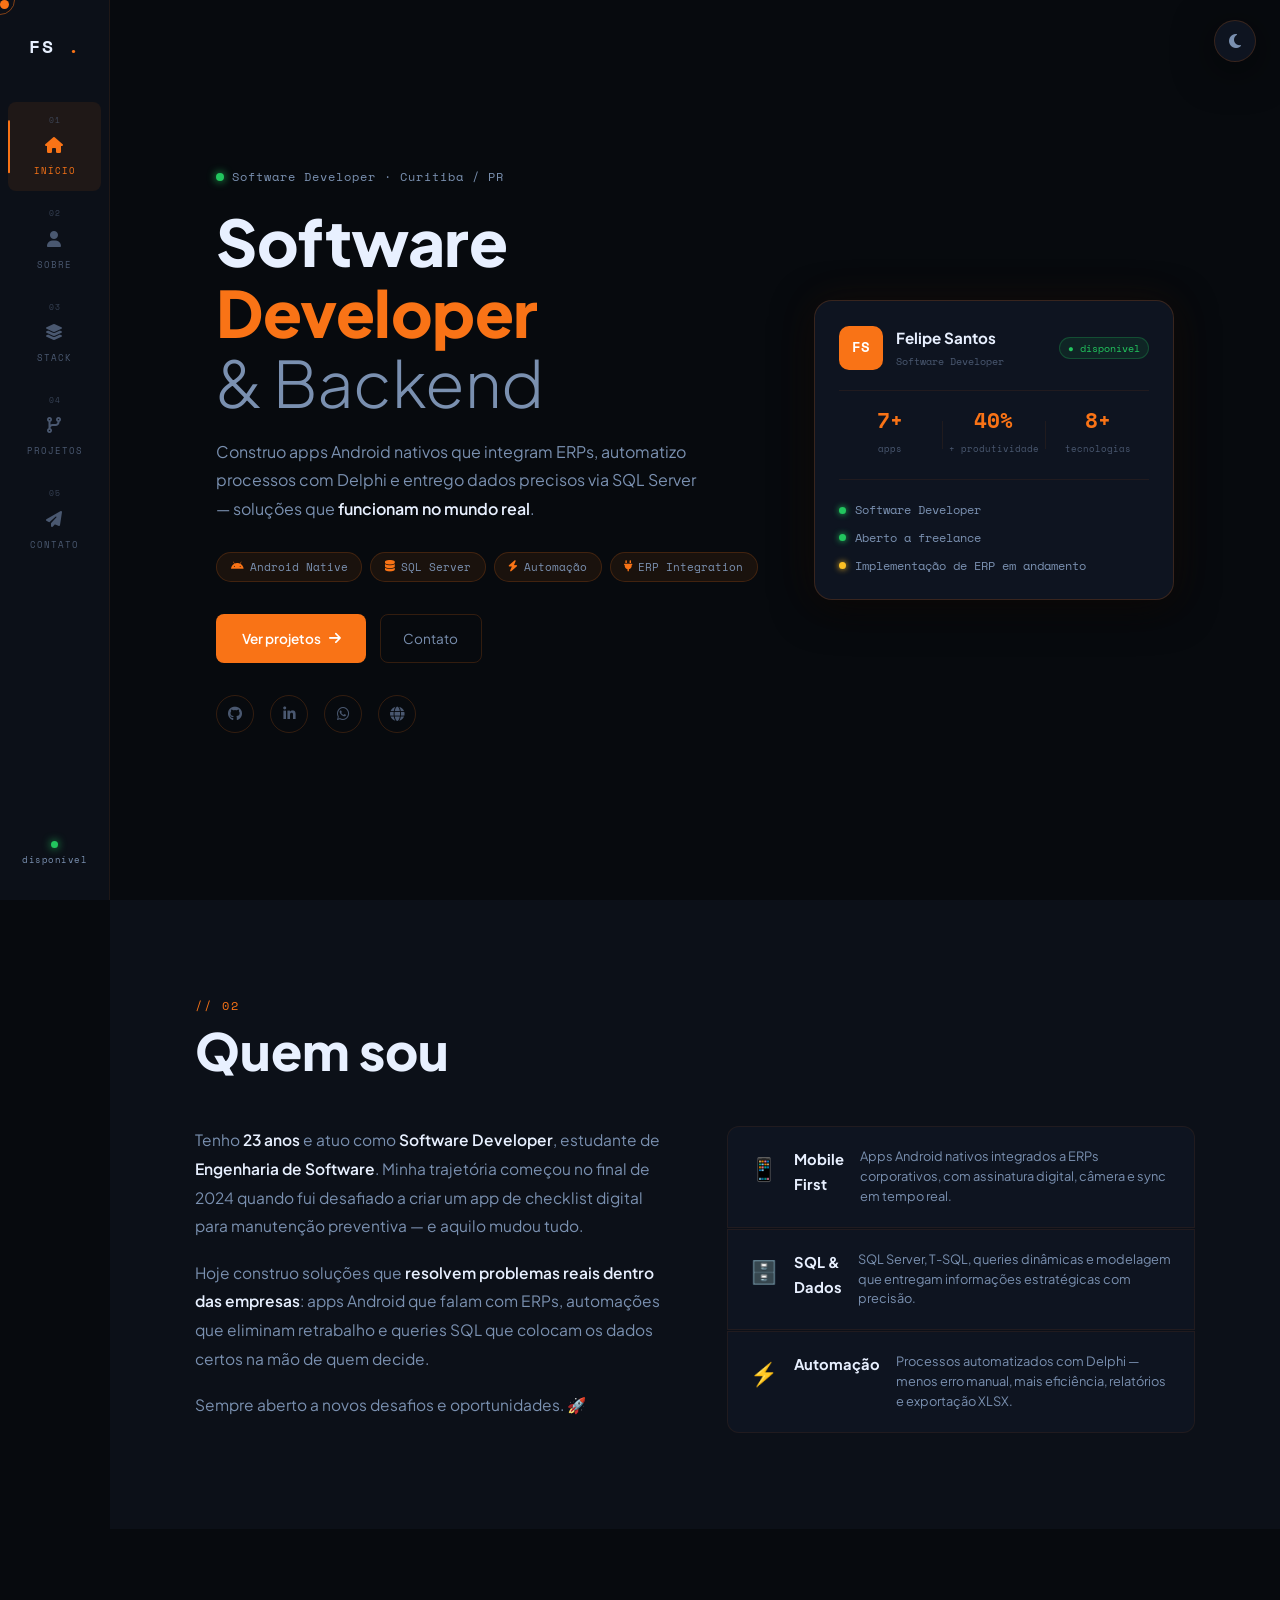
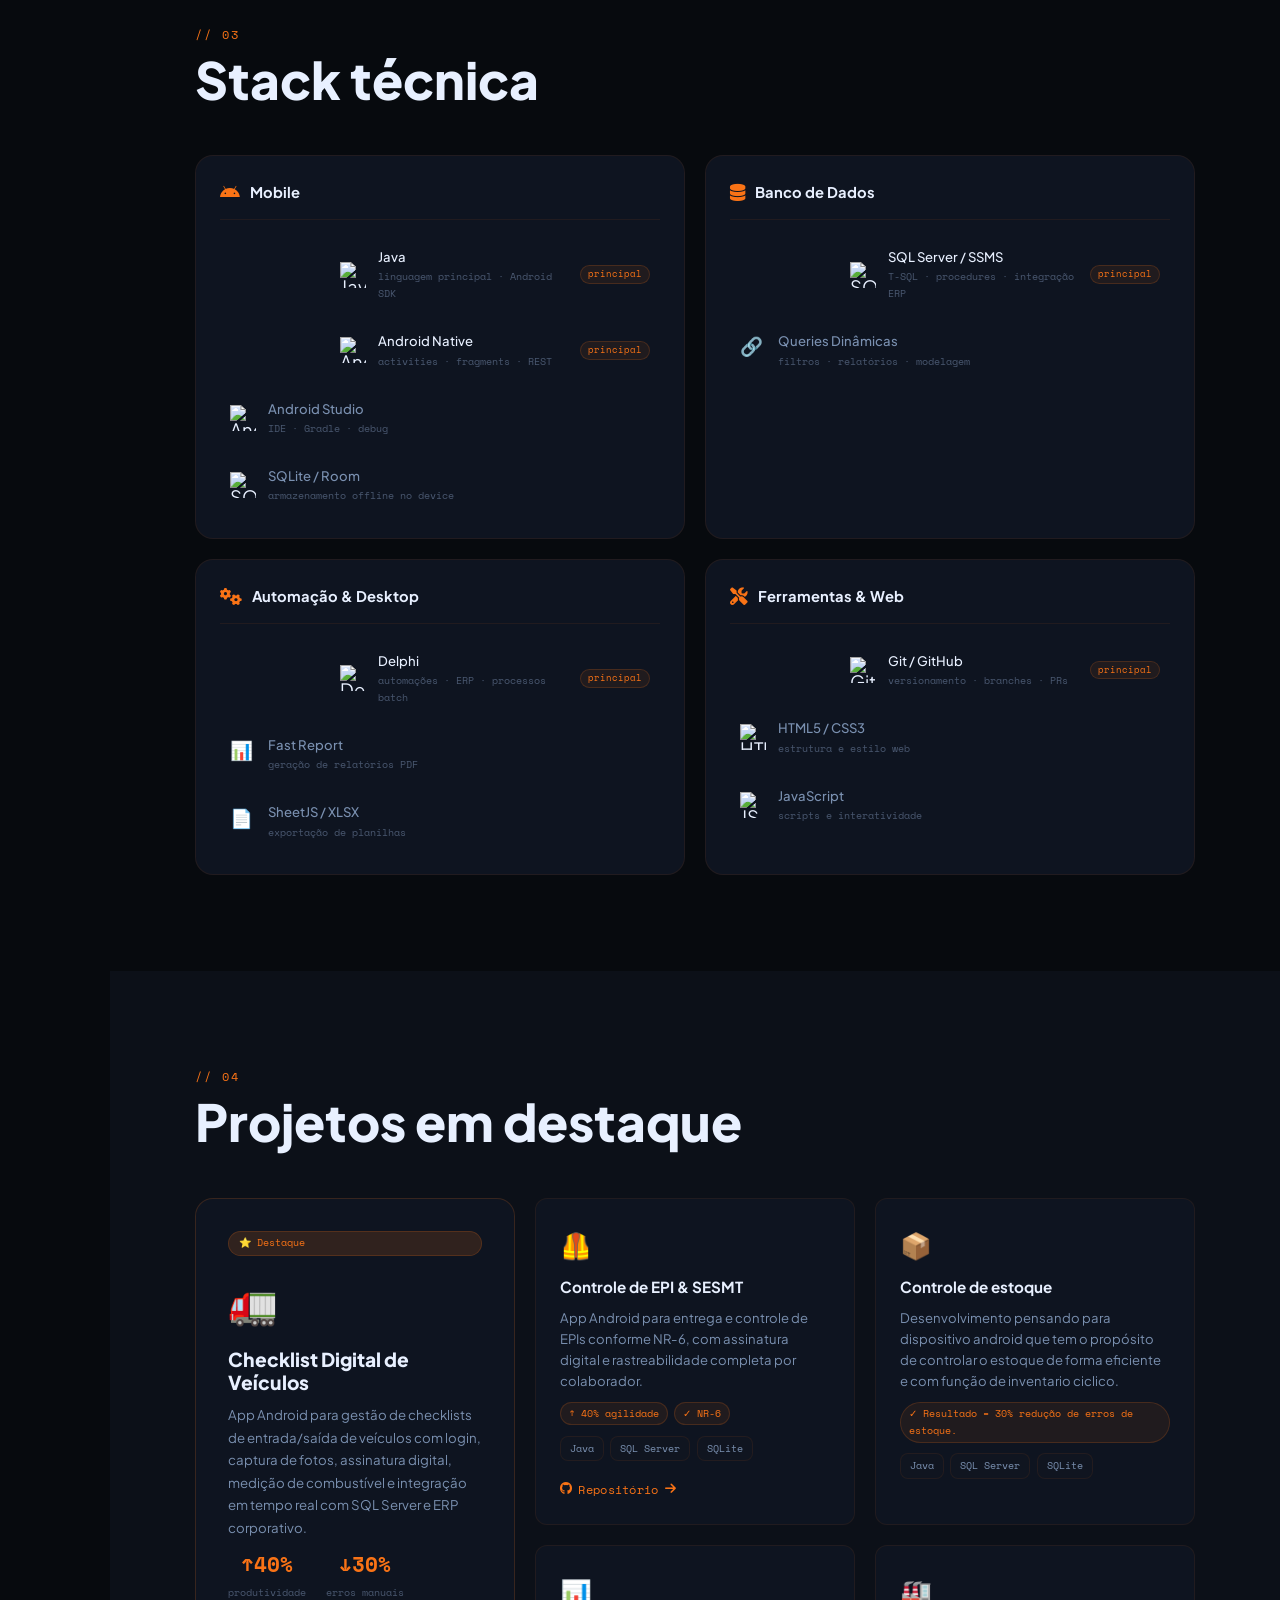
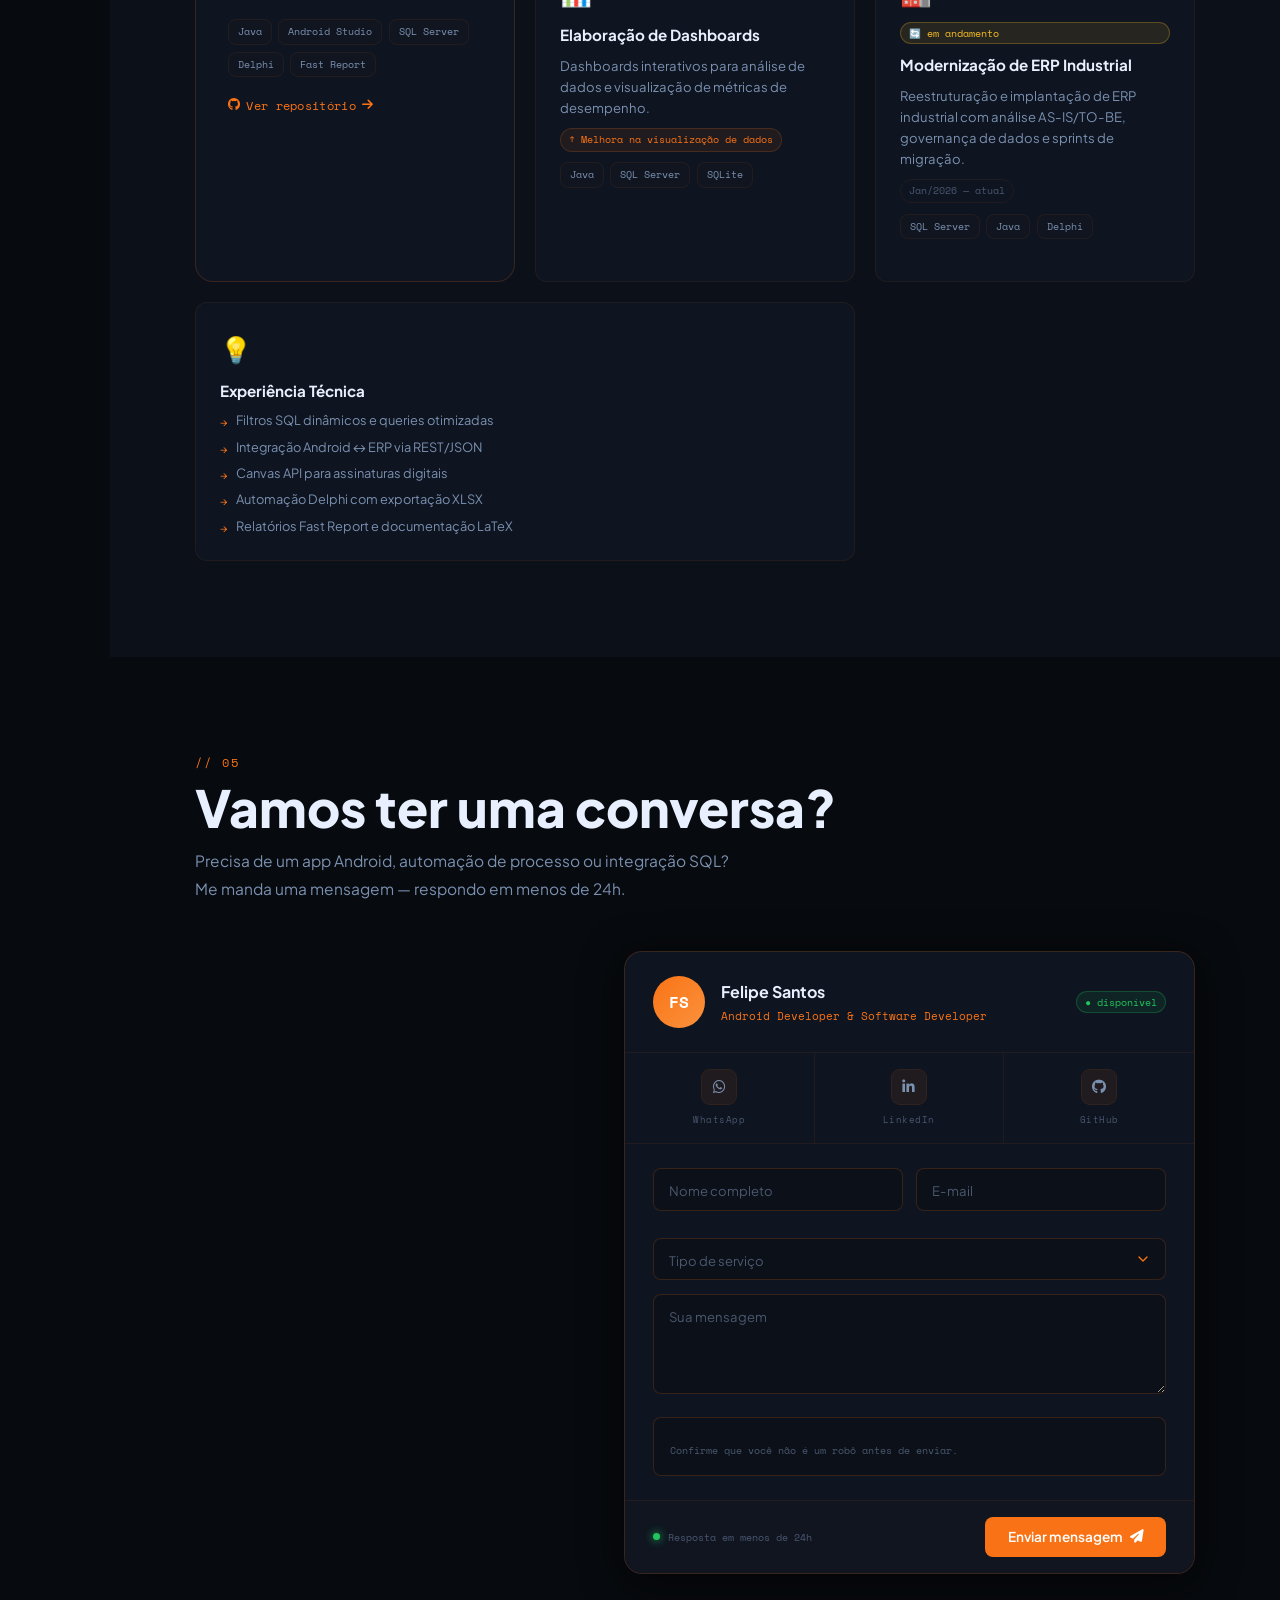
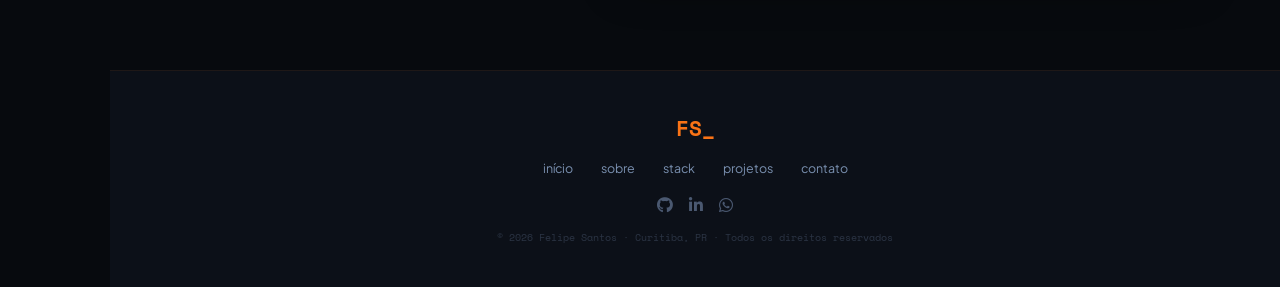
==== index.html @ 18e5d888 "add captcha e cards de estoque" ====
<!DOCTYPE html>
<html lang="pt-BR" data-theme="dark">
<head>
  <meta charset="UTF-8">
  <meta name="viewport" content="width=device-width, initial-scale=1.0">
  <meta name="description" content="Felipe Santos — Software Developer, SQL Server, Automação. Curitiba/PR.">
  <title>Felipe Santos · Software Developer</title>
  <link rel="preconnect" href="https://fonts.googleapis.com">
  <link href="https://fonts.googleapis.com/css2?family=Space+Mono:ital,wght@0,400;0,700;1,400&family=Plus+Jakarta+Sans:wght@300;400;500;600;700;800&display=swap" rel="stylesheet">
  <link rel="stylesheet" href="https://cdnjs.cloudflare.com/ajax/libs/font-awesome/6.5.0/css/all.min.css">
  <link rel="stylesheet" href="css/styles.css">
</head>
<body>

  <!-- CURSOR -->
  <div class="cursor" id="cursor"></div>
  <div class="cursor-ring" id="cursor-ring"></div>

  <!-- THEME TOGGLE -->
  <button class="theme-toggle" id="themeToggle" title="Alternar tema">
    <i class="fas fa-sun" id="icon-sun"></i>
    <i class="fas fa-moon" id="icon-moon"></i>
  </button>

  <!-- NAV LATERAL -->
  <nav class="side-nav" id="sideNav">
    <div class="nav-brand">
      <span class="brand-mark">FS</span>
      <span class="brand-dot">.</span>
    </div>

    <ul class="nav-menu">
      <li>
        <a href="#home" class="nav-link active" data-section="home">
          <span class="nl-num">01</span>
          <span class="nl-icon"><i class="fas fa-house"></i></span>
          <span class="nl-label">início</span>
        </a>
      </li>
      <li>
        <a href="#sobre" class="nav-link" data-section="sobre">
          <span class="nl-num">02</span>
          <span class="nl-icon"><i class="fas fa-user"></i></span>
          <span class="nl-label">sobre</span>
        </a>
      </li>
      <li>
        <a href="#stack" class="nav-link" data-section="stack">
          <span class="nl-num">03</span>
          <span class="nl-icon"><i class="fas fa-layer-group"></i></span>
          <span class="nl-label">stack</span>
        </a>
      </li>
      <li>
        <a href="#projetos" class="nav-link" data-section="projetos">
          <span class="nl-num">04</span>
          <span class="nl-icon"><i class="fas fa-code-branch"></i></span>
          <span class="nl-label">projetos</span>
        </a>
      </li>
      <li>
        <a href="#contato" class="nav-link" data-section="contato">
          <span class="nl-num">05</span>
          <span class="nl-icon"><i class="fas fa-paper-plane"></i></span>
          <span class="nl-label">contato</span>
        </a>
      </li>
    </ul>

    <div class="nav-footer">
      <span class="status-dot"></span>
      <span class="status-label">disponível</span>
    </div>
  </nav>

  <!-- CONTEÚDO -->
  <main class="main">

    <!-- ══════ HOME ══════ -->
    <section id="home" class="section">
      <div class="container">
        <div class="home-layout">

          <div class="home-left">
            <div class="home-eyebrow">
              <span class="eyebrow-ping"></span>
              <span class="mono">Software Developer · Curitiba / PR</span>
            </div>

            <h1 class="home-title">
              Software<br>
              <span class="title-accent">Developer</span><br>
              <span class="title-thin">&amp; Backend</span>
            </h1>

            <p class="home-desc">
              Construo apps Android nativos que integram ERPs, automatizo
              processos com Delphi e entrego dados precisos via SQL Server —
              soluções que <strong>funcionam no mundo real</strong>.
            </p>

            <div class="home-chips">
              <span class="chip"><i class="fab fa-android"></i> Android Native</span>
              <span class="chip"><i class="fas fa-database"></i> SQL Server</span>
              <span class="chip"><i class="fas fa-bolt"></i> Automação</span>
              <span class="chip"><i class="fas fa-plug"></i> ERP Integration</span>
            </div>

            <div class="home-actions">
              <a href="#projetos" class="btn-primary">Ver projetos <i class="fas fa-arrow-right"></i></a>
              <a href="#contato" class="btn-ghost">Contato</a>
            </div>

            <div class="home-socials">
              <a href="https://github.com/felipe-santos-tech" target="_blank" title="GitHub"><i class="fab fa-github"></i></a>
              <a href="https://www.linkedin.com/in/oofelipesantos/" target="_blank" title="LinkedIn"><i class="fab fa-linkedin-in"></i></a>
              <a href="https://wa.me/5541984084116" target="_blank" title="WhatsApp"><i class="fab fa-whatsapp"></i></a>
              <a href="https://felipe-santos-tech.github.io" target="_blank" title="Portfólio"><i class="fas fa-globe"></i></a>
            </div>
          </div>

          <div class="home-right">
            <!-- Card de perfil -->
            <div class="profile-card fade-up">
              <div class="pc-top">
                <div class="pc-avatar">FS</div>
                <div class="pc-info">
                  <div class="pc-name">Felipe Santos</div>
                  <div class="pc-sub mono">Software Developer</div>
                </div>
                <span class="pc-badge mono">● disponível</span>
              </div>
              <div class="pc-divider"></div>
              <div class="pc-stats">
                <div class="pc-stat">
                  <span class="ps-num">7+</span>
                  <span class="ps-label mono">apps</span>
                </div>
                <div class="pc-sep"></div>
                <div class="pc-stat">
                  <span class="ps-num">40%</span>
                  <span class="ps-label mono">+ produtividade</span>
                </div>
                <div class="pc-sep"></div>
                <div class="pc-stat">
                  <span class="ps-num">8+</span>
                  <span class="ps-label mono">tecnologias</span>
                </div>
              </div>
              <div class="pc-divider"></div>
              <div class="pc-status-list">
                <div class="pc-status-item">
                  <span class="psi-dot green"></span>
                  <span class="mono">Software Developer</span>
                </div>
                <div class="pc-status-item">
                  <span class="psi-dot green"></span>
                  <span class="mono">Aberto a freelance</span>
                </div>
                <div class="pc-status-item">
                  <span class="psi-dot amber"></span>
                  <span class="mono">Implementação de ERP em andamento</span>
                </div>
              </div>
            </div>

            <!-- Terminal card -->
             <!-- quadro de terminal removido para dar destaque aos projetos, mas pode ser reativado se quiser um toque geek na home. Basta descomentar o bloco abaixo e ajustar o conteúdo conforme desejar. 
            <div class="terminal-card fade-up delay-1">
              <div class="tc-bar">
                <span class="tc-dot r"></span>
                <span class="tc-dot y"></span>
                <span class="tc-dot g"></span>
                <span class="tc-title mono">felipe@dev ~ bash</span>
              </div>
              <div class="tc-body mono">
                <div class="tc-line"><span class="tc-prompt">$</span> whoami</div>
                <div class="tc-line tc-out">felipe.santos — Software Developer</div>
                <div class="tc-line"><span class="tc-prompt">$</span> cat stack.txt</div>
                <div class="tc-line tc-out">▸ Java · Android SDK · SQL Server</div>
                <div class="tc-line tc-out">▸ Delphi · Git · REST/JSON</div>
                <div class="tc-line"><span class="tc-prompt">$</span> git status</div>
                <div class="tc-line tc-ok">✓ ready for new challenges<span class="tc-cursor">_</span></div>
              </div>
            </div>
          </div>
-->
        </div>
      </div>
    </section>

    <!-- ══════ SOBRE ══════ -->
    <section id="sobre" class="section section-alt">
      <div class="container">
        <div class="section-header">
          <span class="sh-num mono">// 02</span>
          <h2 class="sh-title">Quem sou</h2>
        </div>

        <div class="sobre-layout">
          <div class="sobre-text fade-up">
            <p>Tenho <strong>23 anos</strong> e atuo como <strong>Software Developer</strong>, estudante de <strong>Engenharia de Software</strong>. Minha trajetória começou no final de 2024 quando fui desafiado a criar um app de checklist digital para manutenção preventiva — e aquilo mudou tudo.</p>
            <p>Hoje construo soluções que <strong>resolvem problemas reais dentro das empresas</strong>: apps Android que falam com ERPs, automações que eliminam retrabalho e queries SQL que colocam os dados certos na mão de quem decide.</p>
            <p>Sempre aberto a novos desafios e oportunidades. 🚀</p>
          </div>

          <div class="sobre-cards">
            <div class="about-card fade-up delay-1">
              <div class="ac-icon">📱</div>
              <h3>Mobile First</h3>
              <p>Apps Android nativos integrados a ERPs corporativos, com assinatura digital, câmera e sync em tempo real.</p>
            </div>
            <div class="about-card fade-up delay-2">
              <div class="ac-icon">🗄️</div>
              <h3>SQL & Dados</h3>
              <p>SQL Server, T-SQL, queries dinâmicas e modelagem que entregam informações estratégicas com precisão.</p>
            </div>
            <div class="about-card fade-up delay-3">
              <div class="ac-icon">⚡</div>
              <h3>Automação</h3>
              <p>Processos automatizados com Delphi — menos erro manual, mais eficiência, relatórios e exportação XLSX.</p>
            </div>
          </div>
        </div>
      </div>
    </section>

    <!-- ══════ STACK ══════ -->
    <section id="stack" class="section">
      <div class="container">
        <div class="section-header">
          <span class="sh-num mono">// 03</span>
          <h2 class="sh-title">Stack técnica</h2>
        </div>

        <div class="stack-layout">

          <div class="stack-group fade-up">
            <div class="sg-header">
              <i class="fab fa-android sg-icon"></i>
              <span class="sg-title">Mobile</span>
            </div>
            <div class="sg-items">
              <div class="sg-item main">
                <img src="https://cdn.jsdelivr.net/gh/devicons/devicon@latest/icons/java/java-original.svg" alt="Java">
                <div>
                  <div class="si-name">Java</div>
                  <div class="si-desc mono">linguagem principal · Android SDK</div>
                </div>
                <span class="si-tag">principal</span>
              </div>
              <div class="sg-item main">
                <img src="https://cdn.jsdelivr.net/gh/devicons/devicon@latest/icons/android/android-original.svg" alt="Android">
                <div>
                  <div class="si-name">Android Native</div>
                  <div class="si-desc mono">activities · fragments · REST</div>
                </div>
                <span class="si-tag">principal</span>
              </div>
              <div class="sg-item">
                <img src="https://cdn.jsdelivr.net/gh/devicons/devicon@latest/icons/androidstudio/androidstudio-original.svg" alt="Android Studio">
                <div>
                  <div class="si-name">Android Studio</div>
                  <div class="si-desc mono">IDE · Gradle · debug</div>
                </div>
              </div>
              <div class="sg-item">
                <img src="https://cdn.jsdelivr.net/gh/devicons/devicon@latest/icons/sqlite/sqlite-original.svg" alt="SQLite">
                <div>
                  <div class="si-name">SQLite / Room</div>
                  <div class="si-desc mono">armazenamento offline no device</div>
                </div>
              </div>
            </div>
          </div>

          <div class="stack-group fade-up delay-1">
            <div class="sg-header">
              <i class="fas fa-database sg-icon"></i>
              <span class="sg-title">Banco de Dados</span>
            </div>
            <div class="sg-items">
              <div class="sg-item main">
                <img src="https://cdn.jsdelivr.net/gh/devicons/devicon@latest/icons/microsoftsqlserver/microsoftsqlserver-original.svg" alt="SQL Server">
                <div>
                  <div class="si-name">SQL Server / SSMS</div>
                  <div class="si-desc mono">T-SQL · procedures · integração ERP</div>
                </div>
                <span class="si-tag">principal</span>
              </div>
              <div class="sg-item">
                <span class="si-emoji">🔗</span>
                <div>
                  <div class="si-name">Queries Dinâmicas</div>
                  <div class="si-desc mono">filtros · relatórios · modelagem</div>
                </div>
              </div>
            </div>
          </div>

          <div class="stack-group fade-up delay-2">
            <div class="sg-header">
              <i class="fas fa-cogs sg-icon"></i>
              <span class="sg-title">Automação & Desktop</span>
            </div>
            <div class="sg-items">
              <div class="sg-item main">
                <img src="https://cdn.jsdelivr.net/gh/devicons/devicon@latest/icons/delphi/delphi-original.svg" alt="Delphi">
                <div>
                  <div class="si-name">Delphi</div>
                  <div class="si-desc mono">automações · ERP · processos batch</div>
                </div>
                <span class="si-tag">principal</span>
              </div>
              <div class="sg-item">
                <span class="si-emoji">📊</span>
                <div>
                  <div class="si-name">Fast Report</div>
                  <div class="si-desc mono">geração de relatórios PDF</div>
                </div>
              </div>
              <div class="sg-item">
                <span class="si-emoji">📄</span>
                <div>
                  <div class="si-name">SheetJS / XLSX</div>
                  <div class="si-desc mono">exportação de planilhas</div>
                </div>
              </div>
            </div>
          </div>

          <div class="stack-group fade-up delay-3">
            <div class="sg-header">
              <i class="fas fa-tools sg-icon"></i>
              <span class="sg-title">Ferramentas & Web</span>
            </div>
            <div class="sg-items">
              <div class="sg-item main">
                <img src="https://cdn.jsdelivr.net/gh/devicons/devicon@latest/icons/git/git-original.svg" alt="Git">
                <div>
                  <div class="si-name">Git / GitHub</div>
                  <div class="si-desc mono">versionamento · branches · PRs</div>
                </div>
                <span class="si-tag">principal</span>
              </div>
              <div class="sg-item">
                <img src="https://cdn.jsdelivr.net/gh/devicons/devicon@latest/icons/html5/html5-original.svg" alt="HTML5">
                <div>
                  <div class="si-name">HTML5 / CSS3</div>
                  <div class="si-desc mono">estrutura e estilo web</div>
                </div>
              </div>
              <div class="sg-item">
                <img src="https://cdn.jsdelivr.net/gh/devicons/devicon@latest/icons/javascript/javascript-original.svg" alt="JS">
                <div>
                  <div class="si-name">JavaScript</div>
                  <div class="si-desc mono">scripts e interatividade</div>
                </div>
              </div>
            </div>
          </div>

        </div>
      </div>
    </section>

   <!-- ══════ PROJETOS ══════ -->
<section id="projetos" class="section section-alt">
  <div class="container">
    <div class="section-header">
      <span class="sh-num mono">// 04</span>
      <h2 class="sh-title">Projetos em destaque</h2>
    </div>

    <div class="projetos-layout">

      <!-- ─────────────────────────────────────────
           CARD DESTAQUE (apenas 1, fica à esquerda)
           Para trocar: edite os campos abaixo.
      ────────────────────────────────────────── -->
      <div class="proj-featured fade-up">
        <div class="pf-badge">⭐ Destaque</div>

        <!-- Emoji do projeto -->
        <div class="pf-icon">🚛</div>

        <!-- Título e descrição -->
        <h3 class="pf-title">Checklist Digital de Veículos</h3>
        <p class="pf-desc">App Android para gestão de checklists de entrada/saída de veículos com login, captura de fotos, assinatura digital, medição de combustível e integração em tempo real com SQL Server e ERP corporativo.</p>

        <!-- Métricas de impacto -->
        <div class="pf-results">
          <div class="pfr-item">
            <span class="pfr-n">↑40%</span>
            <span class="pfr-l mono">produtividade</span>
          </div>
          <div class="pfr-item">
            <span class="pfr-n">↓30%</span>
            <span class="pfr-l mono">erros manuais</span>
          </div>
          <!-- PARA ADICIONAR MAIS MÉTRICAS: copie o bloco abaixo
          <div class="pfr-item">
            <span class="pfr-n">↑X%</span>
            <span class="pfr-l mono">descrição</span>
          </div>
          -->
        </div>

        <!-- Tags de tecnologia -->
        <div class="proj-tags">
          <span class="ptag">Java</span>
          <span class="ptag">Android Studio</span>
          <span class="ptag">SQL Server</span>
          <span class="ptag">Delphi</span>
          <span class="ptag">Fast Report</span>
          <!-- PARA ADICIONAR TAG: <span class="ptag">Nome</span> -->
        </div>

        <!-- Link do repositório (remova se não tiver) -->
        <a href="https://github.com/felipe-santos-tech/App-Checklist-Integrado-com-banco-de-dados" target="_blank" class="proj-link mono">
          <i class="fab fa-github"></i> Ver repositório <i class="fas fa-arrow-right"></i>
        </a>
           <div class="proj-grid"></div>
      </div>


      <!-- ─────────────────────────────────────────
           GRID DE CARDS (ficam à direita, em coluna)
           Máximo recomendado: 3 cards.
           PARA ADICIONAR UM CARD NORMAL: copie o
           bloco "proj-card" abaixo e cole aqui dentro.
      ────────────────────────────────────────── -->


        <!-- ── CARD NORMAL ──────────────────────────
             Copie este bloco inteiro para adicionar
             um novo projeto simples.
        ─────────────────────────────────────────── -->
        <div class="proj-card fade-up delay-1">
          <div class="proj-card-icon">🦺</div>
          <h3>Controle de EPI & SESMT</h3>
          <p>App Android para entrega e controle de EPIs conforme NR-6, com assinatura digital e rastreabilidade completa por colaborador.</p>
          <div class="proj-metrics">
            <span class="pm">↑ 40% agilidade</span>
            <span class="pm">✓ NR-6</span>
            <!-- PARA ADICIONAR MÉTRICA: <span class="pm">texto</span> -->
          </div>
          <div class="proj-tags">
            <span class="ptag">Java</span>
            <span class="ptag">SQL Server</span>
            <span class="ptag">SQLite</span>
          </div>
          <a href="https://github.com/felipe-santos-tech/App-SESMT-EPI-Demo" target="_blank" class="proj-link mono">
            <i class="fab fa-github"></i> Repositório <i class="fas fa-arrow-right"></i>
          </a>
        </div>
        <!-- ── FIM CARD NORMAL ── -->

                <div class="proj-card fade-up delay-1">
          <div class="proj-card-icon">📦</div>
          <h3>Controle de estoque</h3>
          <p>Desenvolvimento pensando para dispositivo android que tem o propósito de controlar o estoque de forma eficiente e com função de inventario ciclico.</p>
          <div class="proj-metrics">
            <!-- <span class="pm">↑ 40% agilidade</span> --> <!-- tag comentada é o valor do card -->
            <span class="pm">✓ Resultado = 30% redução de erros de estoque.</span>
            <!-- PARA ADICIONAR MÉTRICA: <span class="pm">texto</span> -->
          </div>
          <div class="proj-tags">
            <span class="ptag">Java</span>
            <span class="ptag">SQL Server</span>
            <span class="ptag">SQLite</span>
          </div>
          <!--      <a href="https://github.com/felipe-santos-tech/App-SESMT-EPI-Demo" target="_blank" class="proj-link mono">
            <i class="fab fa-github"></i> Repositório <i class="fas fa-arrow-right"></i>     -->
          </a>
        </div>
        <!-- ── FIM CARD NORMAL ── -->

          <div class="proj-card fade-up delay-1">
          <div class="proj-card-icon">📊</div>
          <h3>Elaboração de Dashboards</h3>
          <p>Dashboards interativos para análise de dados e visualização de métricas de desempenho.</p>
          <div class="proj-metrics">
            <span class="pm">↑ Melhora na visualização de dados</span>
            
            <!-- PARA ADICIONAR MÉTRICA: <span class="pm">texto</span> -->
          </div>
          <div class="proj-tags">
            <span class="ptag">Java</span>
            <span class="ptag">SQL Server</span>
            <span class="ptag">SQLite</span>
          </div>
          <!--     <a href="https://github.com/felipe-santos-tech/App-SESMT-EPI-Demo" target="_blank" class="proj-link mono">    
            <i class="fab fa-github"></i> Repositório <i class="fas fa-arrow-right"></i>   -->
          </a>                   
        </div>
        <!-- ── FIM CARD NORMAL ── -->


        <!-- ── CARD EM ANDAMENTO ────────────────────
             Use quando o projeto ainda está sendo feito.
             Diferença: tem a classe "wip" e o wip-badge.
             Copie este bloco para adicionar outro WIP.
        ─────────────────────────────────────────── -->
        <div class="proj-card wip fade-up delay-2">
          <div class="proj-card-icon">🏭</div>
          <span class="wip-badge mono">🔄 em andamento</span>
          <h3>Modernização de ERP Industrial</h3>
          <p>Reestruturação e implantação de ERP industrial com análise AS-IS/TO-BE, governança de dados e sprints de migração.</p>
          <div class="proj-metrics">
            <span class="pm muted">Jan/2026 — atual</span>
          </div>
          <div class="proj-tags">
            <span class="ptag">SQL Server</span>
            <span class="ptag">Java</span>
            <span class="ptag">Delphi</span>
          </div>
          <!-- Sem link pois está em andamento -->
        </div>
        <!-- ── FIM CARD EM ANDAMENTO ── -->


        <!-- ── CARD DE LISTA (experiência/skills) ───
             Use para listar habilidades ou experiências.
             Diferença: tem a classe "xp" e usa <ul>.
             Geralmente é o último card — não duplicar.
        ─────────────────────────────────────────── -->
        <div class="proj-card xp fade-up delay-3">
          <div class="proj-card-icon">💡</div>
          <h3>Experiência Técnica</h3>
          <ul class="xp-list">
            <li>Filtros SQL dinâmicos e queries otimizadas</li>
            <li>Integração Android ↔ ERP via REST/JSON</li>
            <li>Canvas API para assinaturas digitais</li>
            <li>Automação Delphi com exportação XLSX</li>
            <li>Relatórios Fast Report e documentação LaTeX</li>
            <!-- PARA ADICIONAR ITEM: <li>texto</li> -->
          </ul>
        </div>
        <!-- ── FIM CARD DE LISTA ── -->

      </div>
      <!-- ── FIM PROJ-GRID ── -->

    </div>
  </div>
</section>

    <!-- ══════ CONTATO ══════ -->
<section id="contato" class="section">
  <div class="container">

    <div class="section-header">
      <span class="sh-num mono">// 05</span>
      <h2 class="sh-title">Vamos ter uma conversa?</h2>
      <p class="sh-desc">
        Precisa de um app Android, automação de processo ou integração SQL?<br>
        Me manda uma mensagem — respondo em menos de 24h.
      </p>
    </div>

    <div class="contact-layout">

      <div></div>

      <div class="unified-card fade-up">

        <div class="uc-top">
          <div class="cp-avatar">FS</div>

          <div>
            <div class="cp-name">Felipe Santos</div>
            <div class="cp-role mono">Android Developer &amp; Software Developer</div>
          </div>

          <span class="pc-badge mono">● disponível</span>
        </div>

        <div class="uc-links">
          <a href="https://wa.me/5541984084116" target="_blank" class="uc-link">
            <span class="uc-link-icon"><i class="fab fa-whatsapp"></i></span>
            <span class="uc-link-label mono">WhatsApp</span>
           <!-- <span class="uc-link-val">41 98408-4116</span> -->
          </a>

          <a href="https://www.linkedin.com/in/oofelipesantos/" target="_blank" class="uc-link">
            <span class="uc-link-icon"><i class="fab fa-linkedin-in"></i></span>
            <span class="uc-link-label mono">LinkedIn</span>
            <!-- <span class="uc-link-val">oofelipesantos</span> -->
          </a>

          <a href="https://github.com/felipe-santos-tech" target="_blank" class="uc-link">
            <span class="uc-link-icon"><i class="fab fa-github"></i></span>
            <span class="uc-link-label mono">GitHub</span>
            <!-- <span class="uc-link-val">@felipe-santos-tech</span> -->
          </a>
        </div>

        <form id="cform" class="uc-body">

          <input type="hidden" name="access_key" value="9fc1f0ed-f1ec-47ac-97fe-a08c6ad082c9">
          <input type="checkbox" name="botcheck" class="hidden" style="display:none;">

          <div class="form-2col">
            <div class="form-group">
              <input type="text" id="name" name="name" required placeholder=" ">
              <label for="name">Nome completo</label>
            </div>

            <div class="form-group">
              <input type="email" id="email" name="email" required placeholder=" ">
              <label for="email">E-mail</label>
            </div>
          </div>

          <div class="form-group">
            <select id="servico" name="servico" required>
              <option value="" disabled selected></option>
              <option value="Desenvolvimento Android">📱 Desenvolvimento Android</option>
              <option value="Automação de Processos">⚙️ Automação de Processos</option>
              <option value="SQL / Banco de Dados">🗄️ SQL / Banco de Dados</option>
              <option value="Consultoria ERP">🏭 Consultoria ERP</option>
              <option value="Outros">👀 Outros assuntos</option>
            </select>
            <label for="servico">Tipo de serviço</label>
          </div>

          <div class="form-group">
            <textarea id="message" name="message" rows="4" required placeholder=" "></textarea>
            <label for="message">Sua mensagem</label>
          </div>

          <div class="captcha-box">
            <div class="h-captcha" data-captcha="true"></div>
            <small class="captcha-help">
              Confirme que você não é um robô antes de enviar.
            </small>
          </div>

        </form>

        <div class="uc-footer">
          <div class="uc-footer-note mono">
            <span class="status-dot"></span> Resposta em menos de 24h
          </div>

          <button type="submit" form="cform" class="submit-btn" id="submitBtn">
            Enviar mensagem <i class="fas fa-paper-plane"></i>
          </button>
        </div>

      </div>
    </div>
  </div>
</section>

    <!-- FOOTER -->
    <footer>
      <div class="footer-inner">
        <div class="footer-brand mono">FS_</div>
        <div class="footer-links">
          <a href="#home">início</a>
          <a href="#sobre">sobre</a>
          <a href="#stack">stack</a>
          <a href="#projetos">projetos</a>
          <a href="#contato">contato</a>
        </div>
        <div class="footer-socials">
          <a href="https://github.com/felipe-santos-tech" target="_blank"><i class="fab fa-github"></i></a>
          <a href="https://www.linkedin.com/in/felipe-santos-tech/" target="_blank"><i class="fab fa-linkedin-in"></i></a>
          <a href="https://wa.me/5541984084116" target="_blank"><i class="fab fa-whatsapp"></i></a>
        </div>
        <p class="footer-copy mono">© 2026 Felipe Santos · Curitiba, PR · Todos os direitos reservados</p>
      </div>
    </footer>

  </main>

<!-- BACK TO TOP -->
<button id="topBtn" class="top-btn" title="Voltar ao topo">
  <i class="fas fa-arrow-up"></i>
</button>

<script src="https://cdn.jsdelivr.net/npm/sweetalert2@11"></script>
<script src="https://web3forms.com/client/script.js" async defer></script>
<script src="js/script.js"></script>
</body>
</html>
---- css/styles.css ----
/* ═══════════════════════════════════════
   FELIPE SANTOS — Portfolio
   Tema: Dark/Light · Laranja Âmbar
   Fontes: Plus Jakarta Sans + Space Mono
   ═══════════════════════════════════════ */

/* ── TOKENS ── */
:root {
  /* Dark (padrão) */
  --bg:        #070a0e;
  --bg2:       #0c1018;
  --bg3:       #101520;
  --card:      #0e1420;
  --card2:     #131c2c;

  --text:      #e8f0ff;
  --muted:     #4a5870;
  --muted2:    #7a90b0;

  --accent:    #f97316;
  --accent2:   #fb923c;
  --accent3:   #fdba74;
  --aglow:     rgba(249,115,22,0.15);
  --aglow2:    rgba(249,115,22,0.08);

  --bdr:       rgba(249,115,22,0.08);
  --bdr2:      rgba(249,115,22,0.18);
  --bdr3:      rgba(249,115,22,0.35);

  --shadow:    0 8px 40px rgba(0,0,0,0.6);
  --glow:      0 0 40px rgba(249,115,22,0.08);

  --nav-w:     110px;
  --r:         12px;
  --rsm:       8px;
  --rlg:       18px;

  --display:   'Plus Jakarta Sans', sans-serif;
  --mono:      'Space Mono', monospace;
  --body:      'Plus Jakarta Sans', sans-serif;

  --transition: all 0.25s ease;
}

/* ── LIGHT THEME ──
   Ativado via data-theme="light" no <html>
   Só os tokens mudam — o resto do CSS é o mesmo */
[data-theme="light"] {
  --bg:        #f5f7fa;
  --bg2:       #edf0f5;
  --bg3:       #e2e7ef;
  --card:      #ffffff;
  --card2:     #f8fafd;

  --text:      #111827;
  --muted:     #8a9ab5;
  --muted2:    #4a5870;

  --accent:    #ea6c00;
  --accent2:   #f97316;
  --accent3:   #c2560a;
  --aglow:     rgba(234,108,0,0.1);
  --aglow2:    rgba(234,108,0,0.05);

  --bdr:       rgba(234,108,0,0.12);
  --bdr2:      rgba(234,108,0,0.22);
  --bdr3:      rgba(234,108,0,0.4);

  --shadow:    0 4px 24px rgba(0,0,0,0.08);
  --glow:      none;
}

/* ── RESET ── */
*, *::before, *::after { box-sizing: border-box; margin: 0; padding: 0; }
html { scroll-behavior: smooth; }
body {
  font-family: var(--body);
  background: var(--bg);
  color: var(--text);
  font-size: 16px;
  line-height: 1.7;
  overflow-x: hidden;
  cursor: none; /* cursor customizado ativo no dark */
  transition: background 0.3s, color 0.3s;
}
[data-theme="light"] body { cursor: auto; } /* cursor normal no light */
::selection { background: var(--aglow); color: var(--accent); }
a { text-decoration: none; color: inherit; }
strong { font-weight: 600; color: var(--text); }
.mono { font-family: var(--mono); }
img { display: block; width: 100%; height: 100%; object-fit: contain; }
::-webkit-scrollbar { width: 4px; }
::-webkit-scrollbar-track { background: var(--bg); }
::-webkit-scrollbar-thumb { background: var(--accent); border-radius: 2px; }

/* ── CURSOR PERSONALIZADO ──
   Só aparece no dark mode e em telas > 640px */
.cursor {
  width: 9px; height: 9px;
  background: var(--accent);
  border-radius: 50%;
  position: fixed; top: 0; left: 0;
  pointer-events: none; z-index: 9999;
  transition: transform 0.08s;
}
.cursor-ring {
  width: 30px; height: 30px;
  border: 1.5px solid rgba(249,115,22,0.5);
  border-radius: 50%;
  position: fixed; top: 0; left: 0;
  pointer-events: none; z-index: 9998;
  transition: transform 0.18s ease;
}
[data-theme="light"] .cursor,
[data-theme="light"] .cursor-ring { display: none; }

/* ── BOTÃO DE TEMA (canto superior direito) ── */
.theme-toggle {
  position: fixed; top: 1.25rem; right: 1.5rem;
  width: 42px; height: 42px;
  background: var(--card);
  border: 1px solid var(--bdr2);
  border-radius: 50%;
  color: var(--muted2);
  cursor: pointer; z-index: 800;
  display: flex; align-items: center; justify-content: center;
  font-size: 1rem;
  transition: var(--transition);
  box-shadow: var(--shadow);
}
.theme-toggle:hover { border-color: var(--accent); color: var(--accent); }

/* Alterna ícone sol/lua conforme o tema */
[data-theme="dark"] #icon-sun  { display: none; }
[data-theme="dark"] #icon-moon { display: block; }
[data-theme="light"] #icon-sun  { display: block; }
[data-theme="light"] #icon-moon { display: none; }

/* ── NAVEGAÇÃO LATERAL ── */
.side-nav {
  position: fixed; left: 0; top: 0;
  width: var(--nav-w); height: 100vh;
  background: var(--bg2);
  border-right: 1px solid var(--bdr);
  display: flex; flex-direction: column;
  align-items: center; padding: 2rem 0;
  z-index: 700;
  backdrop-filter: blur(12px);
  transition: background 0.3s;
}

.nav-brand {
  font-family: var(--mono);
  font-size: 1.1rem;
  font-weight: 700;
  color: var(--text);
  margin-bottom: 2.5rem;
  letter-spacing: 2px;
}
.brand-dot { color: var(--accent); }

.nav-menu {
  list-style: none;
  flex: 1;
  display: flex; flex-direction: column;
  gap: 0.25rem; width: 100%;
  padding: 0 0.5rem;
}

.nav-link {
  display: flex; flex-direction: column;
  align-items: center; justify-content: center;
  gap: 0.3rem;
  padding: 0.75rem 0.5rem;
  border-radius: var(--rsm);
  color: var(--muted);
  font-family: var(--mono);
  font-size: 0.6rem;
  letter-spacing: 0.5px;
  text-transform: uppercase;
  transition: var(--transition);
  position: relative;
}
/* barra laranja à esquerda no item ativo */
.nav-link::before {
  content: '';
  position: absolute; left: 0; top: 50%; transform: translateY(-50%);
  width: 2px; height: 0; background: var(--accent);
  transition: height 0.25s ease;
  border-radius: 2px;
}
.nav-link:hover,
.nav-link.active {
  color: var(--accent);
  background: var(--aglow2);
}
.nav-link:hover::before,
.nav-link.active::before { height: 60%; }

.nl-num   { font-size: 0.5rem; color: var(--muted); opacity: 0.7; }
.nl-icon  { font-size: 1rem; }
.nl-label { font-size: 0.55rem; letter-spacing: 1px; }

/* rodapé da nav com indicador de disponibilidade */
.nav-footer {
  display: flex; align-items: center; gap: 5px;
  font-family: var(--mono); font-size: 0.55rem;
  color: var(--muted2); letter-spacing: 0.5px;
  flex-direction: column;
}
.status-dot {
  width: 7px; height: 7px; border-radius: 50%;
  background: #22c55e; box-shadow: 0 0 8px #22c55e;
  animation: sdot 2s infinite;
}
@keyframes sdot {
  0%,100% { box-shadow: 0 0 6px #22c55e; }
  50%      { box-shadow: 0 0 14px #22c55e, 0 0 22px rgba(34,197,94,0.3); }
}

/* ── MAIN: empurra o conteúdo pra direita da nav ── */
.main { margin-left: var(--nav-w); }

/* ── SECTIONS ── */
.section     { padding: 6rem 0; }
.section-alt { background: var(--bg2); } /* fundo alternado entre seções */
.container   { max-width: 1080px; margin: 0 auto; padding: 0 2.5rem; }

/* Cabeçalho de seção: número + título + descrição opcional */
.section-header { margin-bottom: 3rem; }
.sh-num {
  font-size: 0.72rem; color: var(--accent);
  letter-spacing: 2px; display: block; margin-bottom: 0.4rem;
}
.sh-title {
  font-size: clamp(2rem, 4vw, 3.2rem);
  font-weight: 800; line-height: 1.1; color: var(--text);
}
/* Subtítulo abaixo do título da seção
   Usado em: #contato */
.sh-desc {
  margin-top: 0.75rem;
  font-size: 0.97rem;
  color: var(--muted2);
  line-height: 1.8;
}

/* ── ANIMAÇÃO DE ENTRADA (fade-up) ──
   Adicione a classe .fade-up em qualquer elemento.
   .delay-1/2/3 adicionam atraso escalonado. */
.fade-up { opacity: 0; transform: translateY(28px); transition: opacity 0.65s ease, transform 0.65s ease; }
.fade-up.visible { opacity: 1; transform: none; }
.delay-1 { transition-delay: 0.1s; }
.delay-2 { transition-delay: 0.2s; }
.delay-3 { transition-delay: 0.3s; }

/* cursor piscante do terminal */
.tc-cursor { animation: bl 1s steps(1) infinite; }
@keyframes bl { 50% { opacity: 0; } }


/* ═══════════════════════════════════════
   HOME
   ═══════════════════════════════════════ */
#home { min-height: 100vh; display: flex; align-items: center; }

/* grid: texto à esquerda, cards à direita */
.home-layout {
  display: grid; grid-template-columns: 1fr 360px;
  gap: 3.5rem; align-items: center;
}

.home-eyebrow {
  display: flex; align-items: center; gap: 8px;
  font-family: var(--mono); font-size: 0.72rem;
  color: var(--muted2); letter-spacing: 1px;
  margin-bottom: 1.25rem;
}
.eyebrow-ping {
  width: 8px; height: 8px; border-radius: 50%;
  background: #22c55e; box-shadow: 0 0 8px #22c55e;
  flex-shrink: 0; animation: sdot 2s infinite;
}

.home-title {
  font-size: clamp(2.6rem, 5vw, 4rem);
  font-weight: 800; line-height: 1.1;
  margin-bottom: 1.25rem; letter-spacing: -0.5px;
}
.title-accent { color: var(--accent); }
.title-thin   { font-weight: 300; color: var(--muted2); }

.home-desc {
  font-size: 1rem; color: var(--muted2);
  line-height: 1.8; max-width: 480px;
  margin-bottom: 1.75rem;
}
.home-desc strong { color: var(--text); }

/* chips de tecnologia */
.home-chips { display: flex; flex-wrap: wrap; gap: 0.5rem; margin-bottom: 2rem; }
.chip {
  display: inline-flex; align-items: center; gap: 6px;
  background: var(--aglow2); border: 1px solid var(--bdr2);
  border-radius: 100px; padding: 0.3rem 0.85rem;
  font-family: var(--mono); font-size: 0.68rem;
  color: var(--muted2); transition: var(--transition);
}
.chip:hover { border-color: var(--accent); color: var(--accent); }
.chip i { color: var(--accent); font-size: 0.7rem; }

/* botões de ação */
.home-actions { display: flex; gap: 0.85rem; flex-wrap: wrap; margin-bottom: 2rem; }
.btn-primary {
  display: inline-flex; align-items: center; gap: 8px;
  background: var(--accent); color: #fff;
  font-weight: 600; font-size: 0.85rem;
  padding: 0.75rem 1.6rem; border-radius: var(--rsm);
  transition: var(--transition);
}
.btn-primary:hover { background: var(--accent2); transform: translateY(-2px); box-shadow: 0 8px 24px var(--aglow); }
.btn-ghost {
  display: inline-flex; align-items: center; gap: 8px;
  border: 1.5px solid var(--bdr2); color: var(--muted2);
  font-size: 0.85rem; padding: 0.75rem 1.4rem;
  border-radius: var(--rsm); transition: var(--transition);
}
.btn-ghost:hover { border-color: var(--accent); color: var(--accent); }

/* ícones sociais */
.home-socials { display: flex; gap: 1rem; }
.home-socials a {
  width: 38px; height: 38px; border-radius: 50%;
  border: 1px solid var(--bdr2);
  display: flex; align-items: center; justify-content: center;
  color: var(--muted); font-size: 0.9rem;
  transition: var(--transition);
}
.home-socials a:hover { border-color: var(--accent); color: var(--accent); background: var(--aglow2); }

/* ── CARD DE PERFIL (home) ── */
.profile-card {
  background: var(--card); border: 1px solid var(--bdr2);
  border-radius: var(--rlg); padding: 1.5rem;
  box-shadow: var(--shadow), var(--glow);
  animation: float 5s ease-in-out infinite;
}
@keyframes float { 0%,100%{transform:translateY(0)} 50%{transform:translateY(-8px)} }

.pc-top    { display: flex; align-items: center; gap: 0.85rem; margin-bottom: 1.25rem; }
.pc-avatar {
  width: 44px; height: 44px; border-radius: 10px;
  background: var(--accent); color: #fff;
  font-family: var(--mono); font-size: 0.9rem; font-weight: 700;
  display: flex; align-items: center; justify-content: center; flex-shrink: 0;
}
.pc-name { font-weight: 700; font-size: 0.95rem; }
.pc-sub  { font-size: 0.65rem; color: var(--muted); margin-top: 2px; }
.pc-badge {
  margin-left: auto; font-size: 0.6rem;
  color: #22c55e; background: rgba(34,197,94,0.1);
  border: 1px solid rgba(34,197,94,0.25);
  border-radius: 100px; padding: 2px 8px; white-space: nowrap;
}
.pc-divider { height: 1px; background: var(--bdr); margin: 0 0 1.25rem; }

/* estatísticas dentro do card */
.pc-stats  { display: flex; align-items: center; margin-bottom: 1.25rem; }
.pc-stat   { flex: 1; text-align: center; }
.ps-num    { display: block; font-family: var(--mono); font-size: 1.3rem; font-weight: 700; color: var(--accent); line-height: 1; }
.ps-label  { font-size: 0.58rem; color: var(--muted); font-family: var(--mono); }
.pc-sep    { width: 1px; height: 28px; background: var(--bdr); flex-shrink: 0; }

/* lista de status */
.pc-status-list { display: flex; flex-direction: column; gap: 0.5rem; }
.pc-status-item {
  display: flex; align-items: center; gap: 0.55rem;
  font-family: var(--mono); font-size: 0.72rem; color: var(--muted2);
}
.psi-dot       { width: 7px; height: 7px; border-radius: 50%; flex-shrink: 0; }
.psi-dot.green { background: #22c55e; box-shadow: 0 0 6px #22c55e; }
.psi-dot.amber { background: #fbbf24; box-shadow: 0 0 6px #fbbf24; }

/* ── TERMINAL CARD (home) ── */
.terminal-card {
  background: var(--bg3); border: 1px solid var(--bdr2);
  border-radius: var(--r); margin-top: 1rem; overflow: hidden;
}
.tc-bar {
  display: flex; align-items: center; gap: 0.4rem;
  padding: 0.55rem 0.9rem; border-bottom: 1px solid var(--bdr);
}
.tc-dot   { width: 10px; height: 10px; border-radius: 50%; }
.tc-dot.r { background: #ff5f57; }
.tc-dot.y { background: #febc2e; }
.tc-dot.g { background: #28ca41; }
.tc-title { margin-left: auto; font-family: var(--mono); font-size: 0.6rem; color: var(--muted); }
.tc-body  { padding: 0.85rem 1rem; font-family: var(--mono); font-size: 0.72rem; line-height: 2; }
.tc-line  { color: var(--muted2); }
.tc-prompt { color: var(--accent); margin-right: 6px; }
.tc-out   { color: var(--muted); padding-left: 1rem; }
.tc-ok    { color: #28ca41; }


/* ═══════════════════════════════════════
   SOBRE
   ═══════════════════════════════════════ */

/* grid: texto à esquerda, cards empilhados à direita */
.sobre-layout { display: grid; grid-template-columns: 1fr 1fr; gap: 4rem; align-items: start; }
.sobre-text p { color: var(--muted2); font-size: 0.97rem; margin-bottom: 1.1rem; line-height: 1.85; }
.sobre-text p:last-child { margin-bottom: 0; }
.sobre-text strong { color: var(--text); }

/* cards empilhados com borda compartilhada */
.sobre-cards { display: flex; flex-direction: column; gap: 1px; }
.about-card {
  background: var(--card); border: 1px solid var(--bdr);
  padding: 1.25rem 1.4rem;
  display: flex; align-items: flex-start; gap: 1rem;
  transition: var(--transition);
}
/* arredondamento só nas pontas */
.about-card:first-child { border-radius: var(--r) var(--r) 0 0; }
.about-card:last-child  { border-radius: 0 0 var(--r) var(--r); }
.about-card:hover { border-color: var(--accent); background: var(--card2); }
.ac-icon      { font-size: 1.4rem; flex-shrink: 0; padding-top: 2px; }
.about-card h3 { font-size: 0.92rem; font-weight: 700; margin-bottom: 0.3rem; }
.about-card p  { font-size: 0.8rem; color: var(--muted2); line-height: 1.55; }


/* ═══════════════════════════════════════
   STACK
   ═══════════════════════════════════════ */

/* grid 2 colunas de grupos de tecnologia */
.stack-layout { display: grid; grid-template-columns: repeat(2, 1fr); gap: 1.25rem; }

.stack-group {
  background: var(--card); border: 1px solid var(--bdr);
  border-radius: var(--rlg); padding: 1.5rem;
  transition: var(--transition);
}
.stack-group:hover { border-color: var(--bdr2); }

.sg-header {
  display: flex; align-items: center; gap: 0.65rem;
  margin-bottom: 1.1rem; padding-bottom: 0.85rem;
  border-bottom: 1px solid var(--bdr);
}
.sg-icon  { font-size: 1.1rem; color: var(--accent); }
.sg-title { font-weight: 700; font-size: 0.92rem; }

.sg-items { display: flex; flex-direction: column; gap: 0.6rem; }
.sg-item {
  display: flex; align-items: center; gap: 0.75rem;
  padding: 0.55rem 0.65rem; border-radius: var(--rsm);
  transition: var(--transition); position: relative;
}
.sg-item:hover { background: var(--bg3); }
.sg-item img, .si-emoji {
  width: 26px; height: 26px; flex-shrink: 0;
  font-size: 1.15rem; line-height: 1;
}
/* item normal = muted, item principal = texto completo */
.si-name          { font-size: 0.82rem; font-weight: 500; color: var(--muted2); margin-bottom: 1px; }
.sg-item.main .si-name { color: var(--text); }
.si-desc { font-family: var(--mono); font-size: 0.62rem; color: var(--muted); }
.si-tag {
  margin-left: auto; font-family: var(--mono); font-size: 0.55rem;
  color: var(--accent); background: var(--aglow2);
  border: 1px solid var(--bdr2); border-radius: 100px;
  padding: 1px 7px; white-space: nowrap; flex-shrink: 0;
}


/* ═══════════════════════════════════════
   PROJETOS
   ═══════════════════════════════════════ */

/* grid principal: destaque à esquerda, grid à direita
   PARA ADICIONAR MAIS PROJETOS: veja os comentários no HTML */
.projetos-layout {
  display: grid;
  grid-template-columns: 1fr 1fr 1fr;
  gap: 1.25rem;
}

/* ── CARD DESTAQUE (ocupa coluna 1, todas as linhas) ── */
.proj-featured {
  grid-column: 1 / 2;
  grid-row: 1 / 3;
  background: var(--card); border: 1px solid var(--bdr2);
  border-radius: var(--rlg); padding: 2rem;
  position: relative; overflow: hidden;
  transition: var(--transition);
  display: flex; flex-direction: column;
}
.proj-featured:hover { border-color: var(--accent); box-shadow: var(--glow); }

.pf-badge {
  display: inline-block; font-family: var(--mono); font-size: 0.62rem;
  color: var(--accent); background: var(--aglow); border: 1px solid var(--bdr2);
  border-radius: 100px; padding: 3px 10px; margin-bottom: 0.75rem;
}
.pf-icon  { font-size: 2.5rem; margin-bottom: 0.75rem; }
.pf-title { font-size: 1.2rem; font-weight: 800; margin-bottom: 0.65rem; line-height: 1.2; }
.pf-desc  { font-size: 0.83rem; color: var(--muted2); line-height: 1.7; margin-bottom: 1rem; }

/* métricas de impacto */
.pf-results { display: flex; gap: 1.25rem; margin-bottom: 1rem; }
.pfr-item   { text-align: center; }
.pfr-n { display: block; font-family: var(--mono); font-size: 1.3rem; font-weight: 700; color: var(--accent); line-height: 1; }
.pfr-l { font-size: 0.6rem; color: var(--muted); }

/* tags de tecnologia (usadas em todos os cards) */
.proj-tags { display: flex; flex-wrap: wrap; gap: 0.4rem; margin-bottom: 1.1rem; }
.ptag {
  background: var(--bg3); border: 1px solid var(--bdr);
  border-radius: var(--rsm); padding: 3px 9px;
  font-family: var(--mono); font-size: 0.65rem; color: var(--muted2);
}

/* link do repositório */
.proj-link {
  display: inline-flex; align-items: center; gap: 6px;
  font-size: 0.78rem; color: var(--accent); letter-spacing: 0.3px;
  transition: gap 0.2s;
}
.proj-link:hover { gap: 10px; }

/* ── GRID DE CARDS (colunas 2 e 3) ──
   2x2: dois cards normais em cima, experiência embaixo */
.proj-grid {
  grid-column: 2 / 4;
  display: grid;
  grid-template-columns: 1fr 1fr;
  grid-template-rows: auto auto;
  gap: 1.25rem;
}

/* ── CARD NORMAL ──
   PARA ADICIONAR: copie um .proj-card no HTML */
.proj-card {
  background: var(--card); border: 1px solid var(--bdr);
  border-radius: var(--r); padding: 1.5rem;
  transition: var(--transition); position: relative;
  display: flex; flex-direction: column;
}
.proj-card:hover     { border-color: var(--bdr2); }
.proj-card.wip:hover { border-color: #fbbf24; } /* WIP: borda amarela */

.proj-card-icon { font-size: 1.6rem; margin-bottom: 0.5rem; }

/* badge "em andamento" — só nos cards .wip */
.wip-badge {
  display: inline-block; font-size: 0.6rem; color: #fbbf24;
  background: rgba(251,191,36,0.1); border: 1px solid rgba(251,191,36,0.25);
  border-radius: 100px; padding: 2px 8px; margin-bottom: 0.5rem;
}

.proj-card h3 { font-size: 0.95rem; font-weight: 700; margin-bottom: 0.45rem; }
.proj-card p  { font-size: 0.82rem; color: var(--muted2); line-height: 1.6; margin-bottom: 0.65rem; }

/* métricas dos cards normais */
.proj-metrics { display: flex; flex-wrap: wrap; gap: 0.4rem; margin-bottom: 0.65rem; }
.pm {
  font-family: var(--mono); font-size: 0.65rem; color: var(--accent);
  background: var(--aglow2); border: 1px solid var(--bdr2);
  border-radius: 100px; padding: 2px 8px;
}
.pm.muted { color: var(--muted); background: transparent; border-color: var(--bdr); }

/* ── CARD DE LISTA (.xp) ──
   Ocupa as duas colunas do grid — sempre o último */
.proj-card.xp { grid-column: 1 / 3; }

.xp-list { list-style: none; display: flex; flex-direction: column; gap: 0.45rem; }
.xp-list li {
  font-size: 0.8rem; color: var(--muted2);
  padding-left: 1rem; position: relative; line-height: 1.5;
}
.xp-list li::before {
  content: '→'; position: absolute; left: 0;
  color: var(--accent); font-size: 0.65rem; top: 0.18rem;
}


/* ═══════════════════════════════════════
   CONTATO
   ═══════════════════════════════════════ */

/* grid: descrição à esquerda, card unificado à direita */
.contact-layout {
  display: grid;
  grid-template-columns: 1fr 1.5fr;
  gap: 3rem;
  align-items: start;
}

/* ── CARD UNIFICADO ──
   Contém: perfil + links + formulário + footer */
.unified-card {
  background: var(--card);
  border: 1px solid var(--bdr2);
  border-radius: var(--rlg);
  overflow: hidden;
  box-shadow: var(--shadow);
}

/* topo: avatar + nome + badge disponível */
.uc-top {
  padding: 1.5rem 1.75rem;
  border-bottom: 1px solid var(--bdr);
  display: flex; align-items: center; gap: 1rem;
}

/* avatar circular com gradiente laranja */
.cp-avatar {
  width: 52px; height: 52px; border-radius: 50%;
  background: linear-gradient(135deg, var(--accent), var(--accent2));
  color: #fff; font-family: var(--mono); font-size: 1rem; font-weight: 700;
  display: flex; align-items: center; justify-content: center; flex-shrink: 0;
}
.cp-name { font-weight: 700; font-size: 1rem; }
.cp-role { font-size: 0.68rem; color: var(--accent); margin-top: 2px; }

/* ── LINKS DE CONTATO (3 colunas) ──
   PARA ADICIONAR UM LINK: copie um .uc-link no HTML
   e ajuste o grid-template-columns para repeat(4, 1fr) */
.uc-links {
  display: grid;
  grid-template-columns: repeat(3, 1fr);
  border-bottom: 1px solid var(--bdr);
}
.uc-link {
  display: flex; flex-direction: column;
  align-items: center; justify-content: center; gap: 0.4rem;
  padding: 1rem 0.5rem;
  text-decoration: none; color: inherit;
  border-right: 1px solid var(--bdr);
  transition: var(--transition);
}
.uc-link:last-child { border-right: none; }
.uc-link:hover { background: var(--bg3); }
.uc-link:hover .uc-link-icon { color: var(--accent); border-color: var(--bdr2); }
.uc-link-icon {
  width: 36px; height: 36px; border-radius: 9px;
  background: var(--aglow2); border: 1px solid var(--bdr);
  display: flex; align-items: center; justify-content: center;
  color: var(--muted2); font-size: 0.9rem;
  transition: var(--transition);
}
.uc-link-label { font-family: var(--mono); font-size: 0.58rem; color: var(--muted); letter-spacing: 0.5px; }
.uc-link-val   { font-size: 0.72rem; font-weight: 500; color: var(--muted2); }

/* ── CORPO DO FORMULÁRIO ── */
.uc-body { padding: 1.5rem 1.75rem; }

/* nome + email lado a lado
   PARA VOLTAR A UMA COLUNA SÓ: remova .form-2col e use .form-group direto */
.form-2col {
  display: grid; grid-template-columns: 1fr 1fr;
  gap: 0.85rem; margin-bottom: 0.85rem;
}
.uc-body .form-group              { margin-bottom: 0.85rem; }
.uc-body .form-group:last-child   { margin-bottom: 0; }

/* inputs, selects e textarea — herdados do .form-group global */
.form-group { position: relative; }
.form-group input,
.form-group select,
.form-group textarea {
  width: 100%;
  background: var(--bg2); border: 1px solid var(--bdr2);
  border-radius: var(--rsm); padding: 1rem 1rem 0.4rem;
  font-family: var(--body); font-size: 0.88rem; color: var(--text);
  transition: border-color 0.2s; -webkit-appearance: none;
}
.form-group select {
  cursor: pointer;
  background-image: url("data:image/svg+xml;utf8,<svg xmlns='http://www.w3.org/2000/svg' width='16' height='16' viewBox='0 0 24 24' fill='none' stroke='%23f97316' stroke-width='2' stroke-linecap='round' stroke-linejoin='round'><polyline points='6 9 12 15 18 9'></polyline></svg>");
  background-repeat: no-repeat; background-position: right 0.85rem center;
}
.form-group textarea { resize: vertical; min-height: 100px; }
.form-group input:focus,
.form-group select:focus,
.form-group textarea:focus { outline: none; border-color: var(--accent); }

/* label flutuante (sobe quando campo está preenchido/focado) */
.form-group label {
  position: absolute; left: 1rem; top: 0.75rem;
  font-size: 0.82rem; color: var(--muted);
  pointer-events: none; transition: var(--transition);
}
.form-group input:focus ~ label,
.form-group input:not(:placeholder-shown) ~ label,
.form-group select:focus ~ label,
.form-group select:valid ~ label,
.form-group textarea:focus ~ label,
.form-group textarea:not(:placeholder-shown) ~ label {
  top: -0.5rem; left: 0.8rem;
  font-size: 0.62rem; color: var(--accent);
  background: var(--card); padding: 0 4px;
}

/* ── FOOTER DO CARD ──
   nota de resposta à esquerda + botão enviar à direita */
.uc-footer {
  padding: 1rem 1.75rem;
  border-top: 1px solid var(--bdr);
  background: var(--bg3);
  display: flex; align-items: center; justify-content: space-between; gap: 1rem;
}
.uc-footer-note {
  font-family: var(--mono); font-size: 0.6rem; color: var(--muted);
  display: flex; align-items: center; gap: 8px;
}

/* botão de envio */
.submit-btn {
  background: var(--accent); color: #fff;
  border: none; border-radius: var(--rsm); padding: 0.7rem 1.4rem;
  font-family: var(--body); font-size: 0.85rem; font-weight: 600;
  cursor: pointer; display: flex; align-items: center; gap: 7px;
  transition: var(--transition); flex-shrink: 0;
}
.submit-btn:hover { background: var(--accent2); transform: translateY(-2px); box-shadow: 0 8px 24px var(--aglow); }


/* ═══════════════════════════════════════
   FOOTER
   ═══════════════════════════════════════ */
footer {
  background: var(--bg2); border-top: 1px solid var(--bdr);
  padding: 2.5rem 0;
}
.footer-inner {
  max-width: 1080px; margin: 0 auto; padding: 0 2.5rem;
  display: flex; flex-direction: column; align-items: center; gap: 0.5rem; text-align: center;
}
.footer-brand  { font-family: var(--mono); font-size: 1.3rem; font-weight: 700; color: var(--accent); margin-bottom: 0.25rem; }
.footer-links  { display: flex; gap: 1.75rem; flex-wrap: wrap; justify-content: center; }
.footer-links a { font-size: 0.78rem; color: var(--muted2); transition: color 0.2s; }
.footer-links a:hover { color: var(--accent); }
.footer-socials { display: flex; gap: 1rem; margin-top: 0.25rem; }
.footer-socials a { color: var(--muted); font-size: 1rem; transition: var(--transition); }
.footer-socials a:hover { color: var(--accent); transform: translateY(-2px); }
.footer-copy { font-family: var(--mono); font-size: 0.62rem; color: var(--muted); opacity: 0.5; margin-top: 0.25rem; }


/* ═══════════════════════════════════════
   BACK TO TOP
   ═══════════════════════════════════════ */
.top-btn {
  position: fixed; bottom: 1.75rem; right: 1.75rem;
  width: 44px; height: 44px; border-radius: 50%;
  background: var(--accent); color: #fff; border: none;
  font-size: 0.9rem; cursor: pointer;
  opacity: 0; pointer-events: none;
  transition: var(--transition); z-index: 600;
  display: flex; align-items: center; justify-content: center;
}
.top-btn.show { opacity: 1; pointer-events: auto; }
.top-btn:hover { background: var(--accent2); transform: translateY(-3px); box-shadow: 0 6px 20px var(--aglow); }


/* ═══════════════════════════════════════
   RESPONSIVO
   ═══════════════════════════════════════ */

/* Tablet: nav menor, layouts de 2 colunas viram 1 */
@media (max-width: 1024px) {
  :root { --nav-w: 72px; }
  .nl-label { display: none; } /* esconde rótulo de texto da nav */

  .home-layout      { grid-template-columns: 1fr; gap: 2.5rem; }
  .home-right       { max-width: 420px; }
  .sobre-layout     { grid-template-columns: 1fr; gap: 2rem; }
  .stack-layout     { grid-template-columns: 1fr; }

  /* projetos: destaque + grid viram 1 coluna só */
  .projetos-layout  { grid-template-columns: 1fr; }
  .proj-featured    { grid-column: 1; grid-row: auto; }
  .proj-grid        { grid-column: 1; grid-template-columns: 1fr 1fr; }

  /* contato: card embaixo da descrição */
  .contact-layout   { grid-template-columns: 1fr; }
  .uc-links         { grid-template-columns: repeat(3, 1fr); }
}

/* Mobile: nav some, tudo em 1 coluna */
@media (max-width: 640px) {
  :root { --nav-w: 0px; }
  .side-nav   { display: none; }
  .main       { margin-left: 0; }
  .container  { padding: 0 1.25rem; }
  .section    { padding: 4rem 0; }
  .home-title { font-size: 2.2rem; }
  body        { cursor: auto; }
  .cursor, .cursor-ring { display: none; }
  .theme-toggle { top: 1rem; right: 1rem; width: 38px; height: 38px; }

  /* projetos: grid vira 1 coluna */
  .proj-grid        { grid-template-columns: 1fr; }
  .proj-card.xp     { grid-column: 1; }

  /* formulário: nome e email empilhados */
  .form-2col  { grid-template-columns: 1fr; }

  /* links de contato: viram lista vertical */
  .uc-links   { grid-template-columns: 1fr; }
  .uc-link    { border-right: none; border-bottom: 1px solid var(--bdr); }
  .uc-link:last-child { border-bottom: none; }
}
/* ═══════════════════════════════════════
   CAPTCHA WEB3FORMS / HCAPTCHA
   ═══════════════════════════════════════ */

.captcha-box {
  margin-top: 1rem;
  padding: 1rem;
  background: var(--bg2);
  border: 1px solid var(--bdr2);
  border-radius: var(--rsm);
  display: flex;
  flex-direction: column;
  gap: 0.65rem;
  overflow: hidden;
}

.captcha-box .h-captcha {
  max-width: 100%;
  overflow: hidden;
}

.captcha-help {
  font-family: var(--mono);
  font-size: 0.62rem;
  color: var(--muted);
  line-height: 1.5;
}

.hidden {
  display: none !important;
}

@media (max-width: 480px) {
  .captcha-box {
    padding: 0.85rem;
  }

  .captcha-box iframe {
    transform: scale(0.86);
    transform-origin: left top;
  }
}
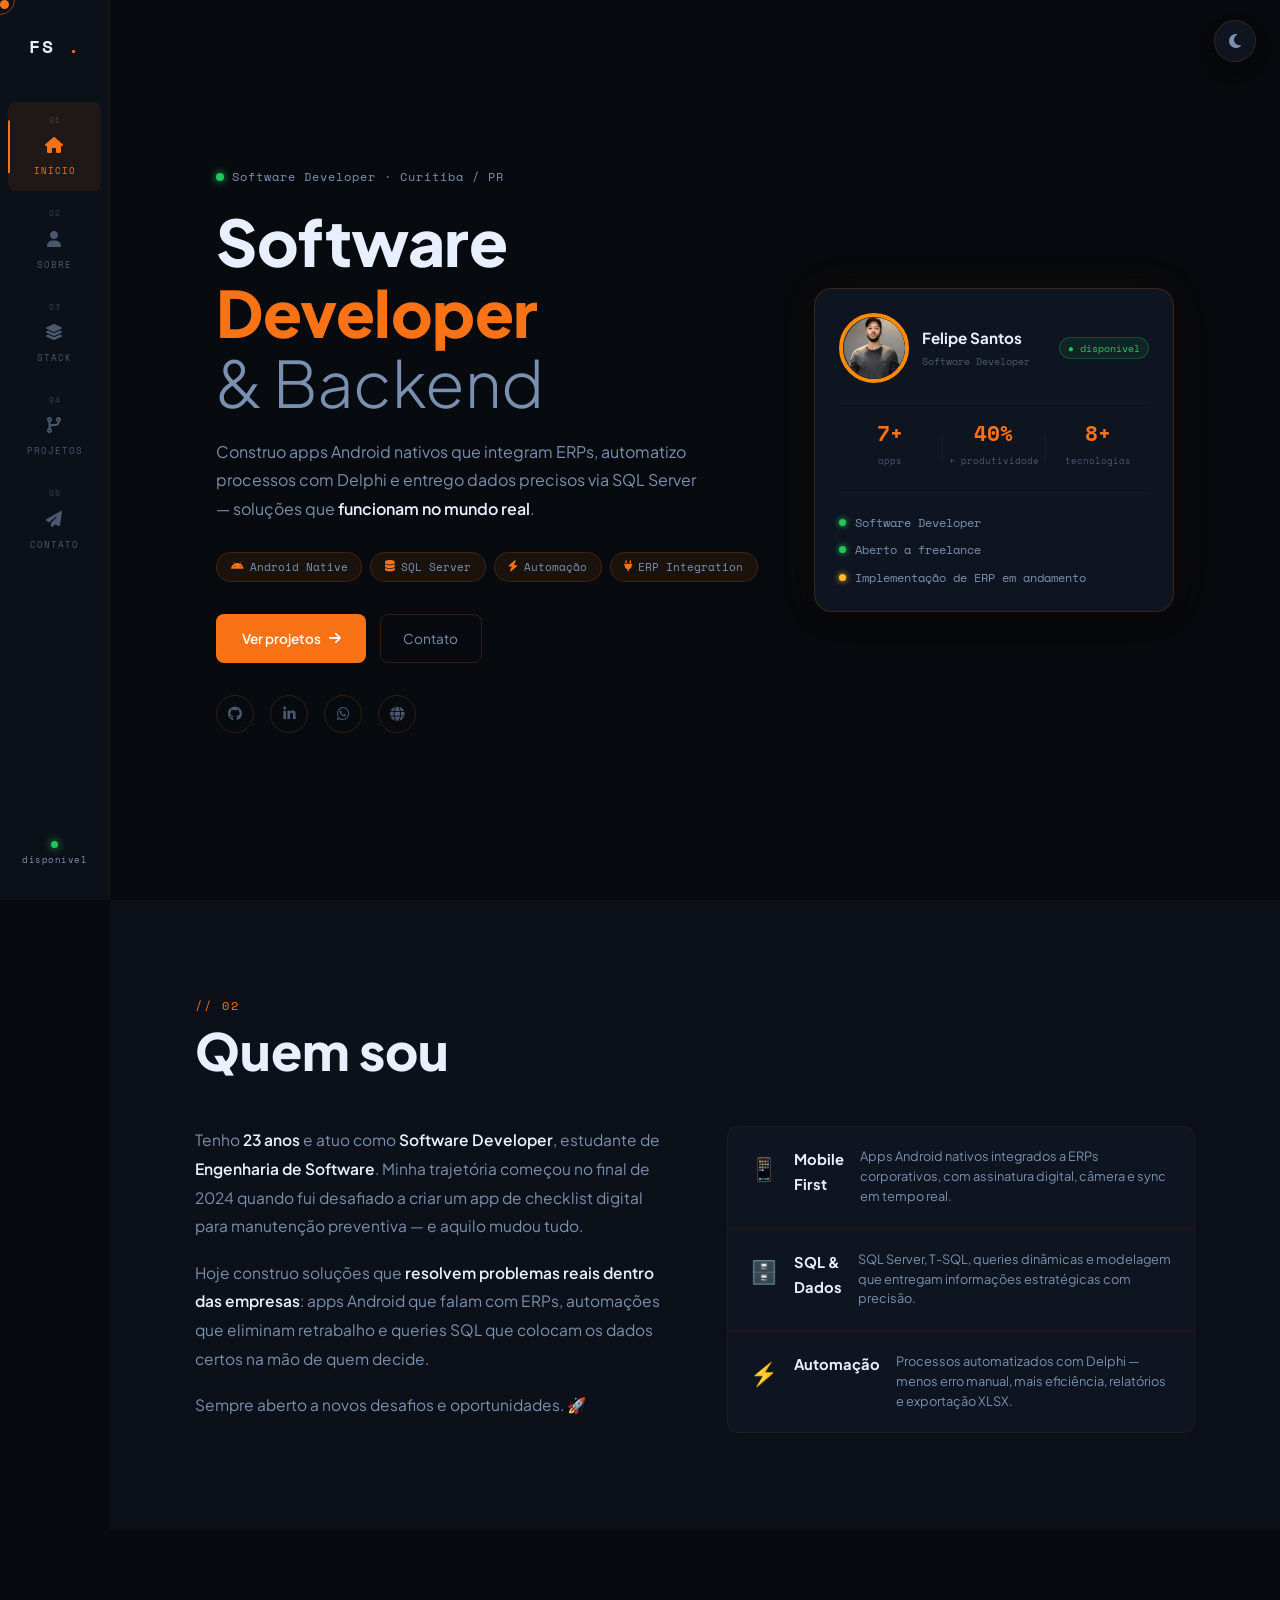
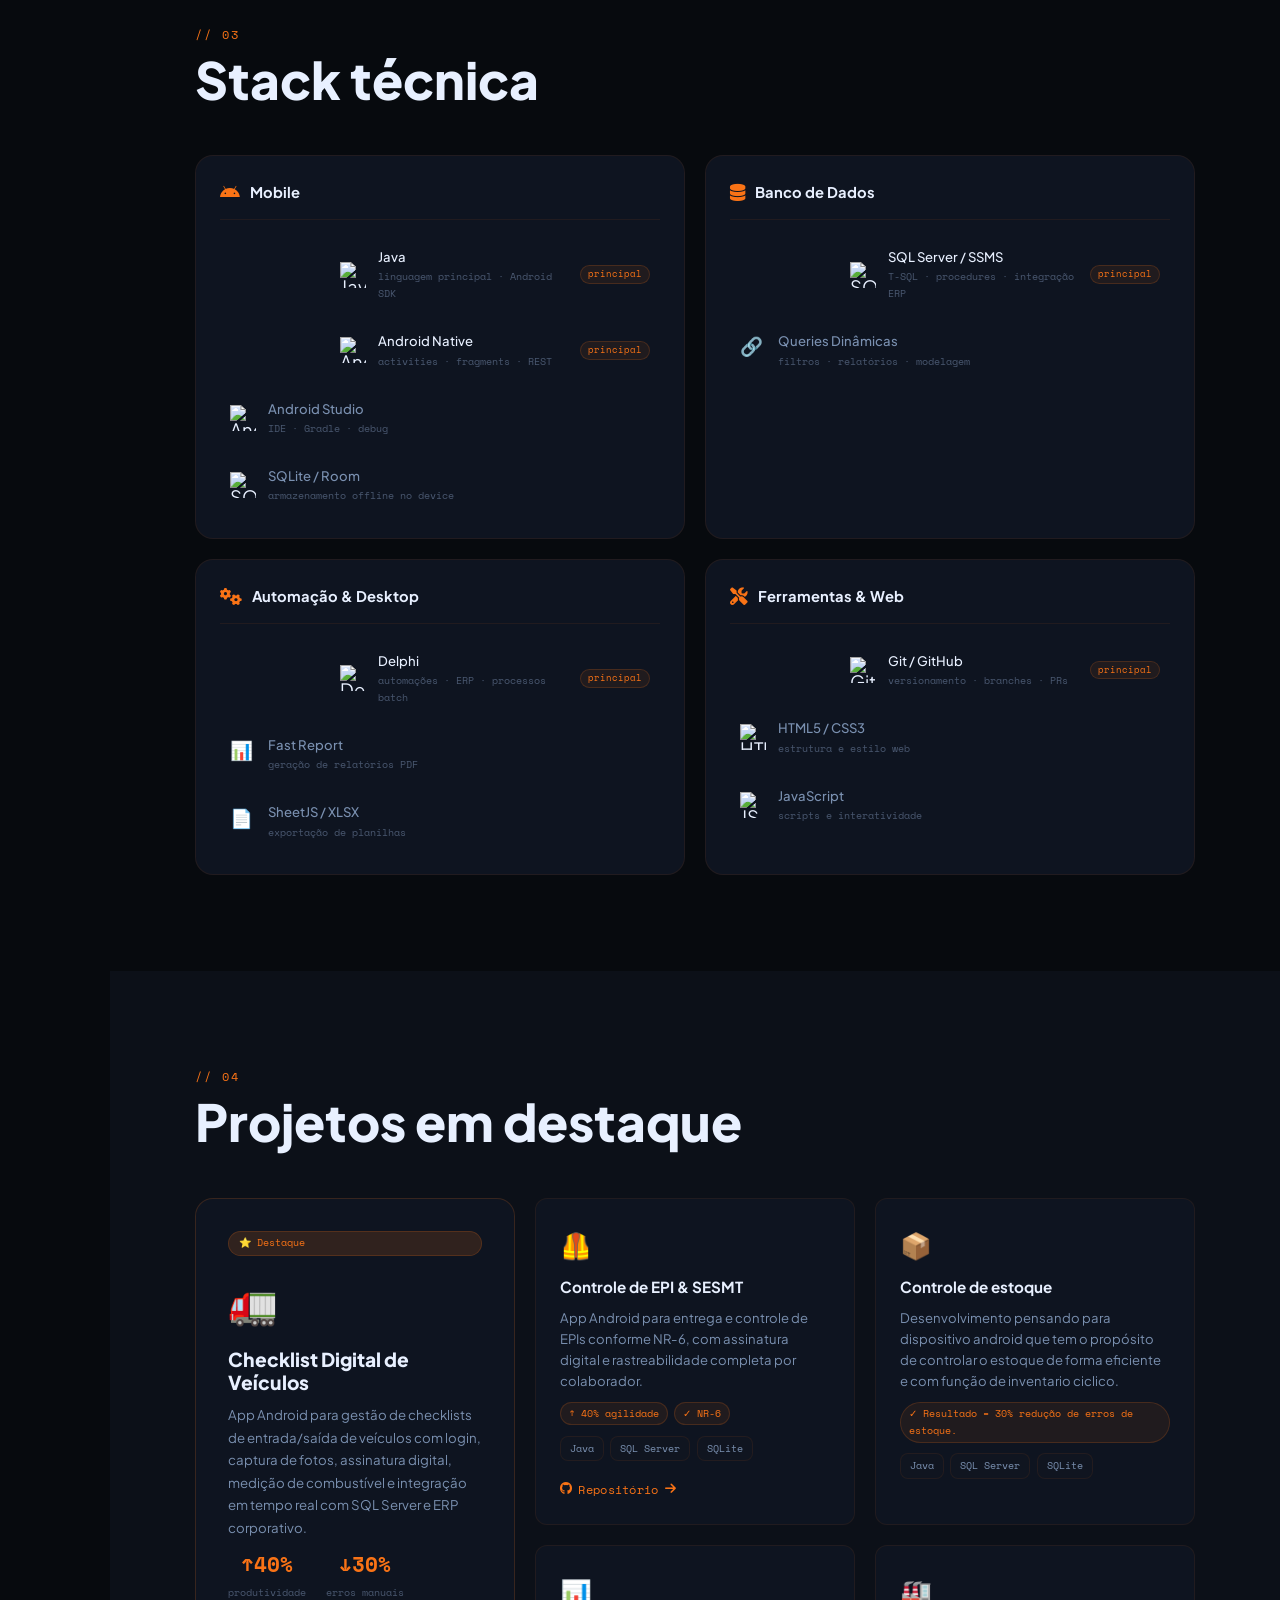
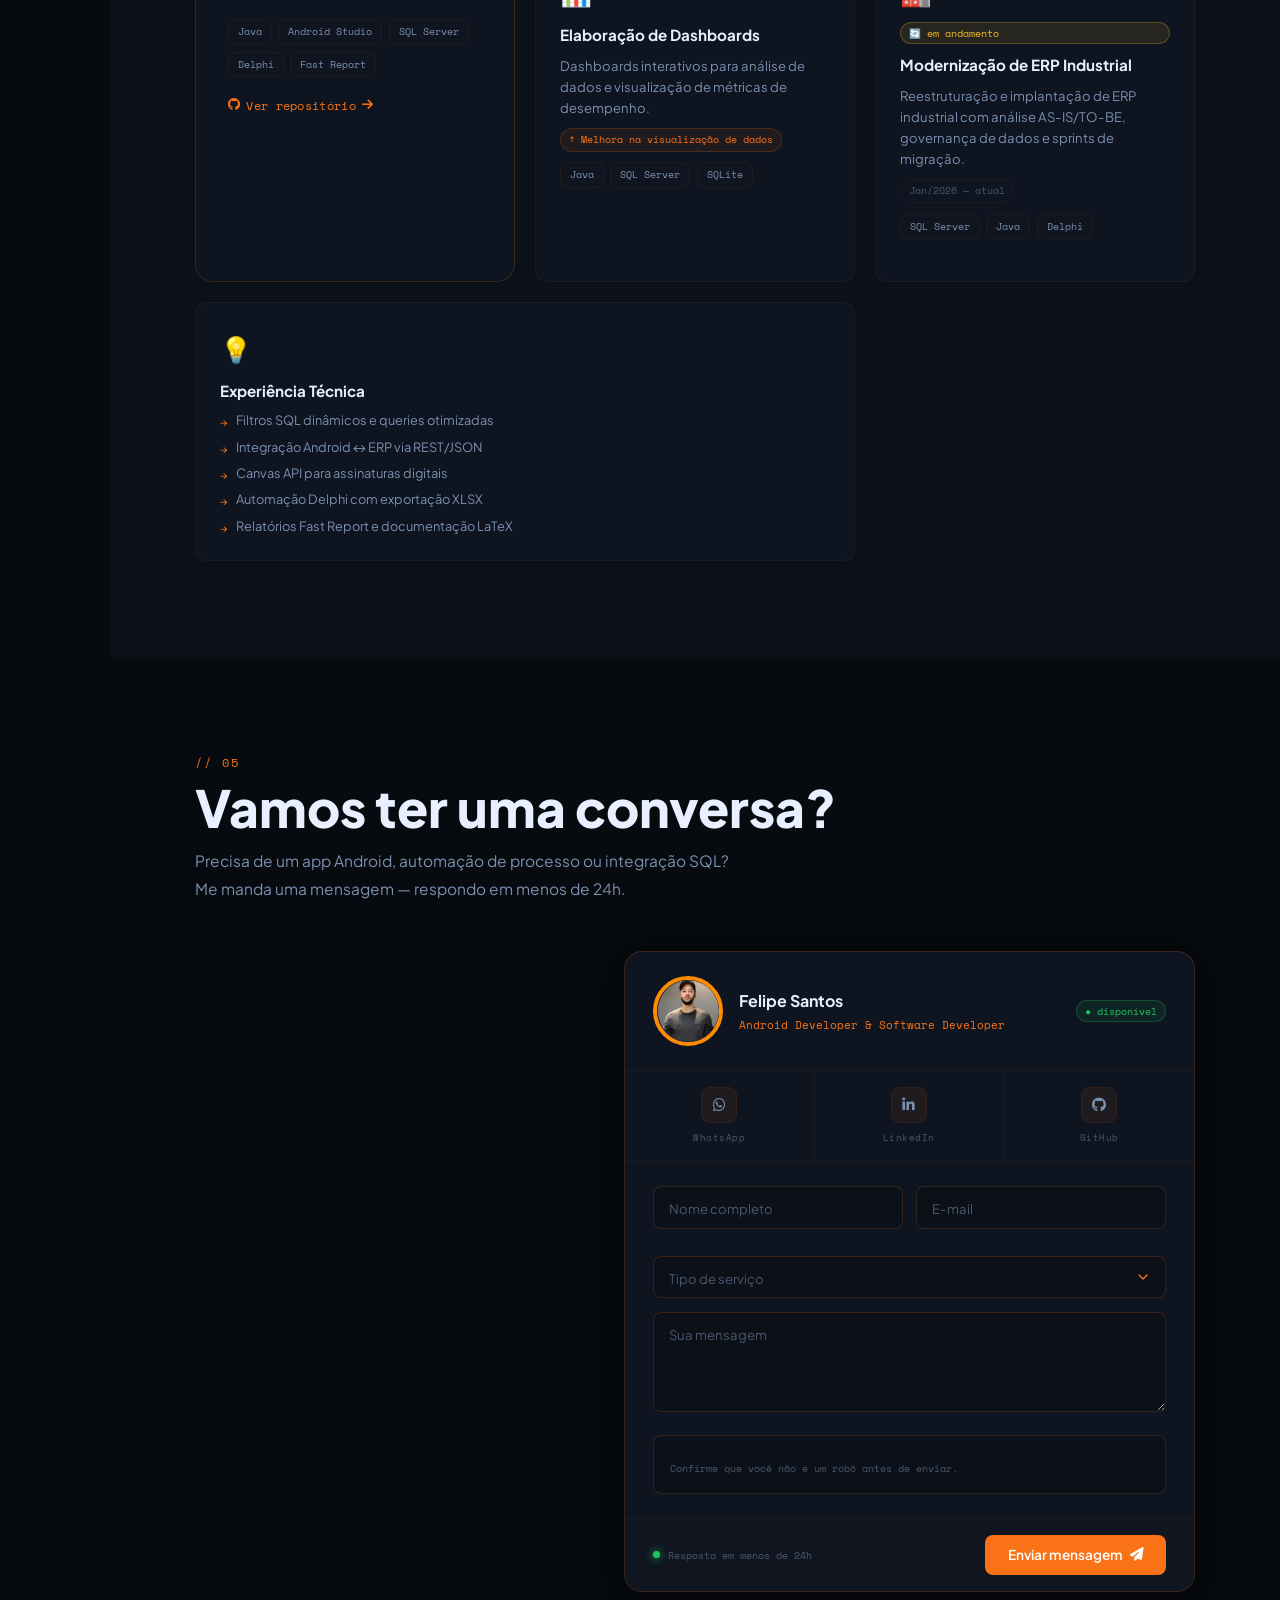
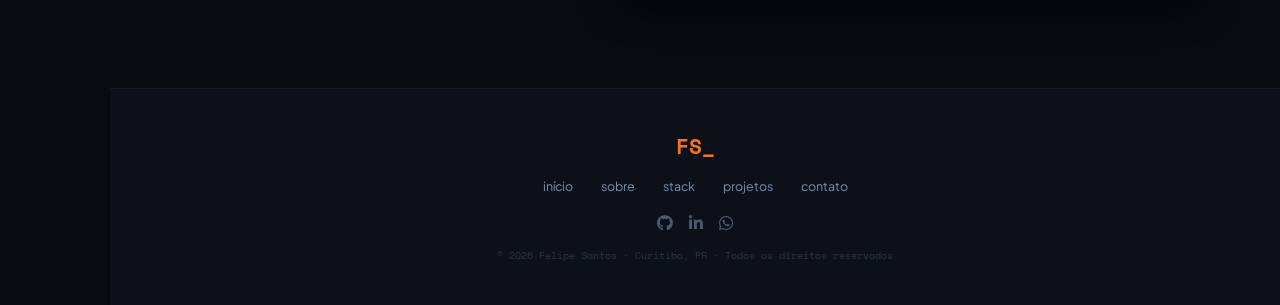
==== commit 65601e5f: "added profile picture in contact forms" ====
--- a/index.html
+++ b/index.html
@@ -5,6 +5,9 @@
   <meta name="viewport" content="width=device-width, initial-scale=1.0">
   <meta name="description" content="Felipe Santos — Software Developer, SQL Server, Automação. Curitiba/PR.">
   <title>Felipe Santos · Software Developer</title>
+
+  <link rel="icon" type="image/png" href="assets/icons/favicon3.png">
+
   <link rel="preconnect" href="https://fonts.googleapis.com">
   <link href="https://fonts.googleapis.com/css2?family=Space+Mono:ital,wght@0,400;0,700;1,400&family=Plus+Jakarta+Sans:wght@300;400;500;600;700;800&display=swap" rel="stylesheet">
   <link rel="stylesheet" href="https://cdnjs.cloudflare.com/ajax/libs/font-awesome/6.5.0/css/all.min.css">
@@ -14,7 +17,7 @@
 
   <!-- CURSOR -->
   <div class="cursor" id="cursor"></div>
-  <div class="cursor-ring" id="cursor-ring"></div>
+  <div class="cursor-ring" id="cursor-ring"></div> 
 
   <!-- THEME TOGGLE -->
   <button class="theme-toggle" id="themeToggle" title="Alternar tema">
@@ -123,7 +126,11 @@
             <!-- Card de perfil -->
             <div class="profile-card fade-up">
               <div class="pc-top">
-                <div class="pc-avatar">FS</div>
+       <!--         <div class="pc-avatar">FS</div>    -->
+                 <div class="pc-avatar">
+                    <img src="assets/profile/profile.webp" alt="Foto de perfil">
+                    
+                 </div>
                 <div class="pc-info">
                   <div class="pc-name">Felipe Santos</div>
                   <div class="pc-sub mono">Software Developer</div>
@@ -566,7 +573,11 @@
       <div class="unified-card fade-up">
 
         <div class="uc-top">
-          <div class="cp-avatar">FS</div>
+          <!-- <div class="cp-avatar">FS</div> -->  <!-- Avatar opcional, pode ser uma foto ou ícone -->
+           <div class="cp-avatar">
+                    <img src="assets/profile/profile.webp" alt="Foto de perfil">
+                    
+                 </div>
 
           <div>
             <div class="cp-name">Felipe Santos</div>
--- a/css/styles.css
+++ b/css/styles.css
@@ -854,4 +854,33 @@
     transform: scale(0.86);
     transform-origin: left top;
   }
+}
+
+.pc-avatar{
+    width: 70px;
+    height: 70px;
+    border-radius: 50%;
+    overflow: hidden;
+    border: 4px solid #ff8c00;
+}
+
+.pc-avatar img{
+    width: 100%;
+    height: 100%;
+    object-fit: cover;
+}
+
+/* Avatar circular com borda laranja para o card de perfil do cabeçalho*/
+.cp-avatar{
+    width: 70px;
+    height: 70px;
+    border-radius: 50%;
+    overflow: hidden;
+    border: 4px solid #ff8c00;
+}
+/* Avatar circular com borda laranja para o card de perfil do rodapé */
+.cp-avatar img{
+    width: 100%;
+    height: 100%;
+    object-fit: cover;
 }
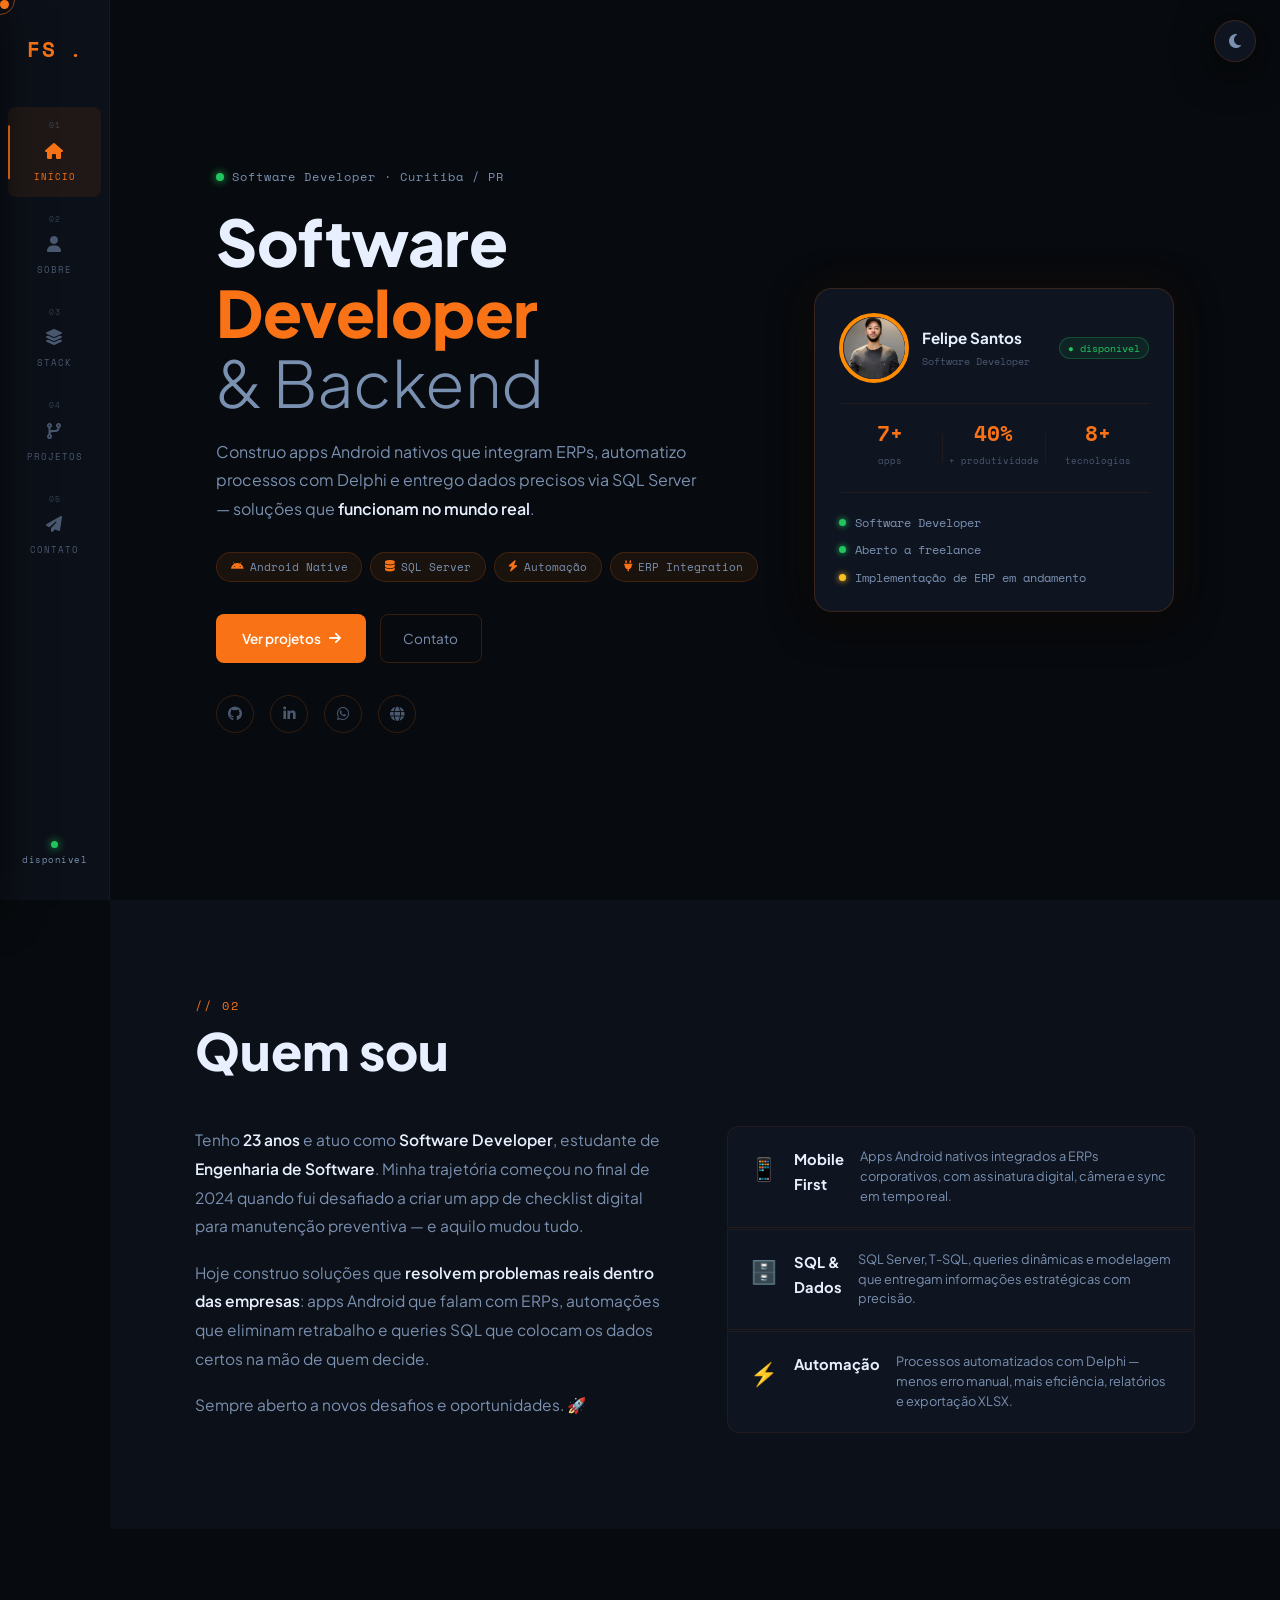
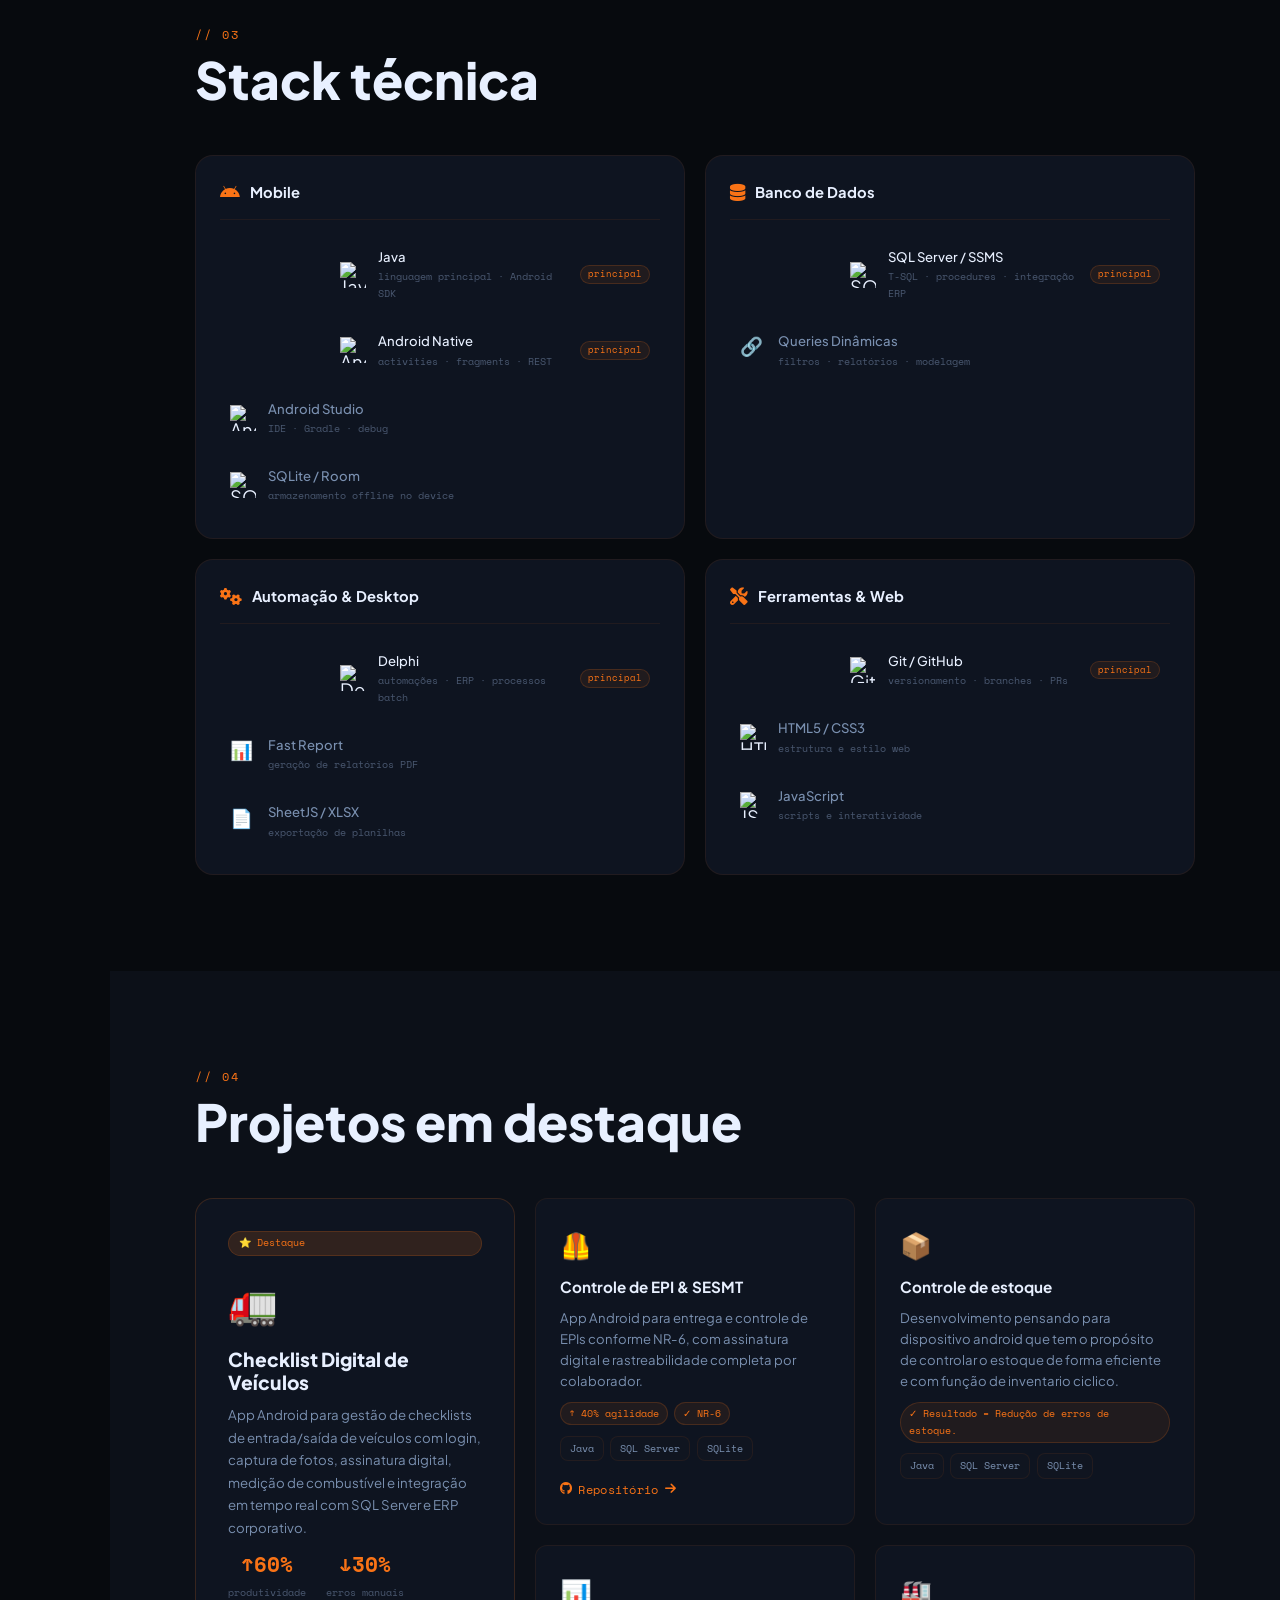
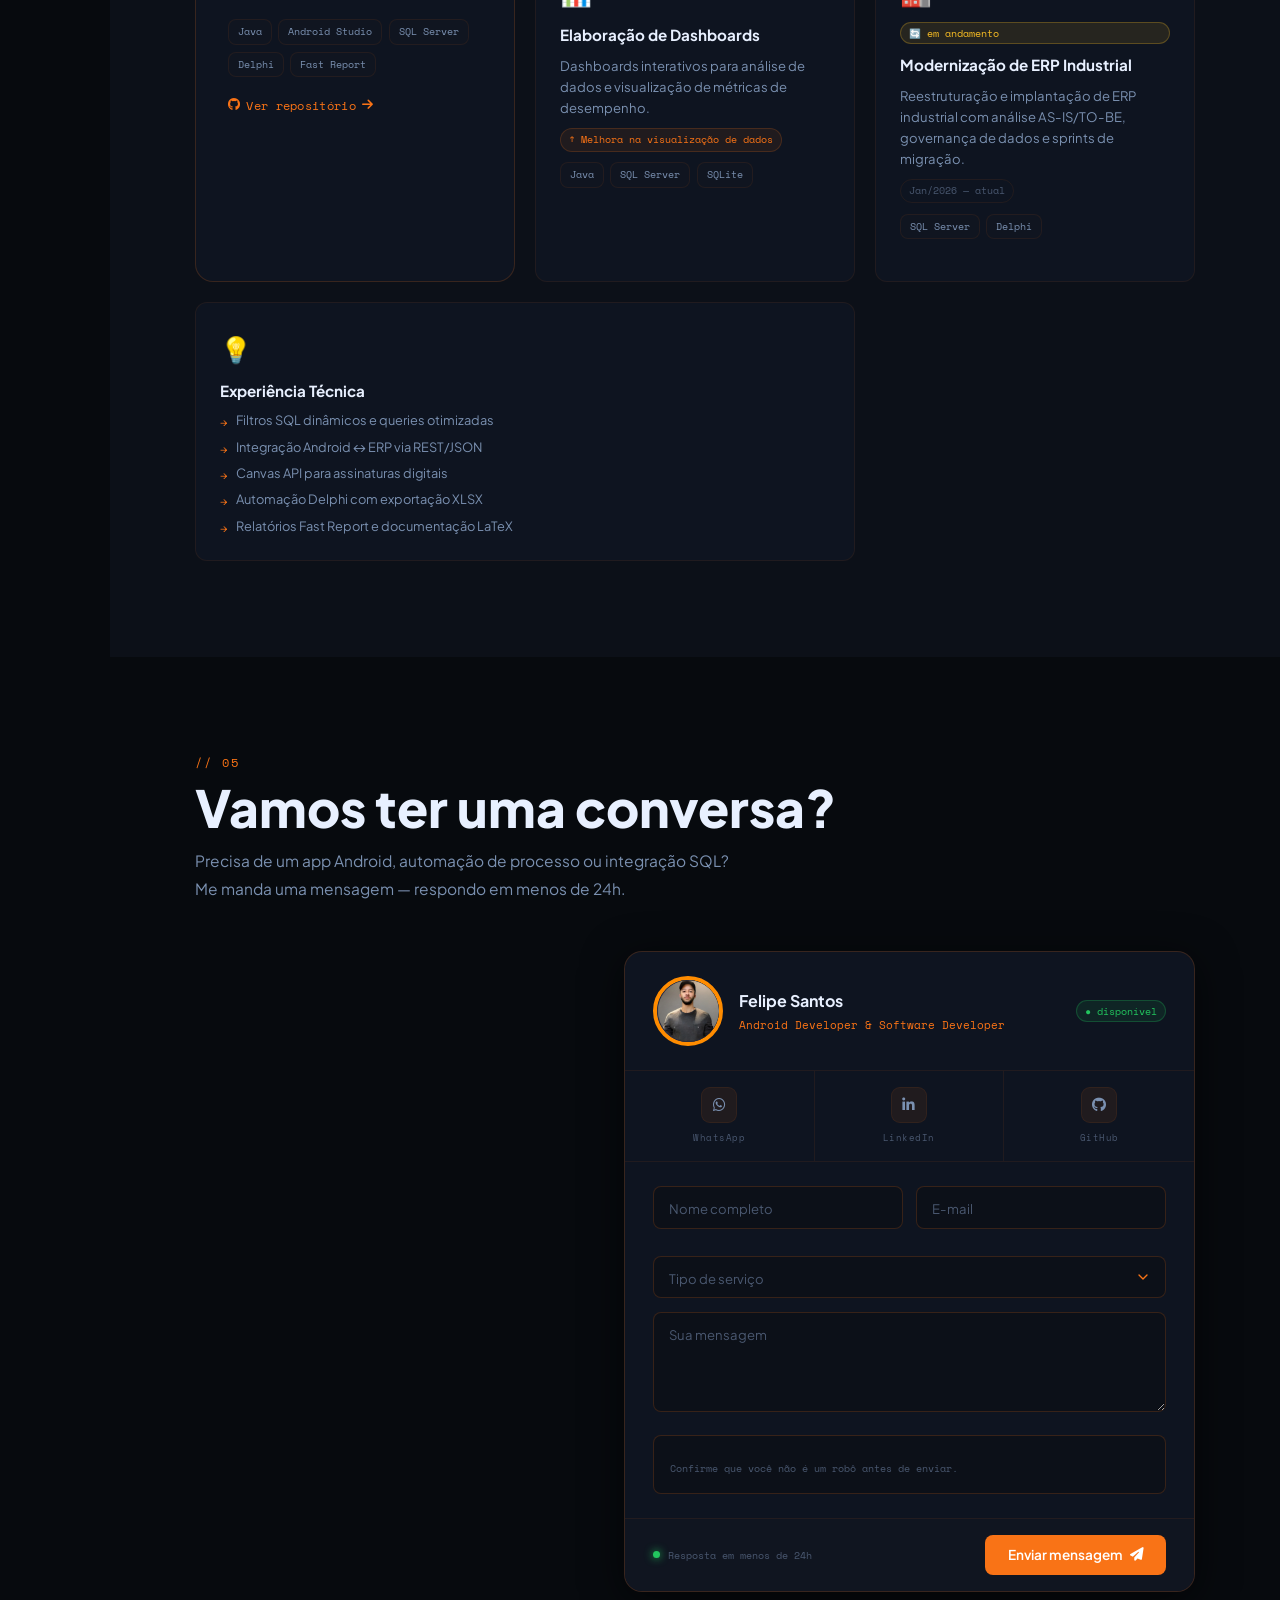
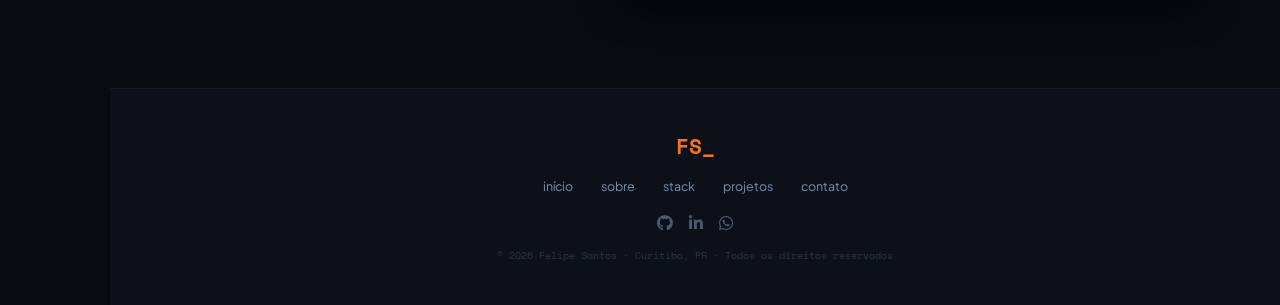
==== commit 21d2b6bc: "Add Hamburger menu" ====
--- a/index.html
+++ b/index.html
@@ -24,6 +24,30 @@
     <i class="fas fa-sun" id="icon-sun"></i>
     <i class="fas fa-moon" id="icon-moon"></i>
   </button>
+
+<!-- ========== ADD: MENU HAMBÚRGUER MOBILE ========== -->
+  <button class="hamburger" id="hamburger" aria-label="Menu">
+    <span></span><span></span><span></span>
+  </button>
+
+  <div class="mobile-nav-overlay" id="mobileNavOverlay"></div>
+  <nav class="mobile-nav" id="mobileNav">
+    <div class="mobile-nav-header">
+      <span class="brand-mark">FS</span>
+      <button class="close-mobile-nav" id="closeMobileNav">&times;</button>
+    </div>
+    <ul class="mobile-nav-menu">
+      <li><a href="#home" class="mobile-nav-link" data-section="home">01. início</a></li>
+      <li><a href="#sobre" class="mobile-nav-link" data-section="sobre">02. sobre</a></li>
+      <li><a href="#stack" class="mobile-nav-link" data-section="stack">03. stack</a></li>
+      <li><a href="#projetos" class="mobile-nav-link" data-section="projetos">04. projetos</a></li>
+      <li><a href="#contato" class="mobile-nav-link" data-section="contato">05. contato</a></li>
+    </ul>
+    <div class="mobile-nav-footer">
+      <span class="status-dot"></span> disponível
+    </div>
+  </nav>
+  <!-- ========== FIM ADD ========== -->
 
   <!-- NAV LATERAL -->
   <nav class="side-nav" id="sideNav">
@@ -143,10 +167,14 @@
                   <span class="ps-num">7+</span>
                   <span class="ps-label mono">apps</span>
                 </div>
+
+                <!-- PARA ADICIONAR MAIS ESTATÍSTICAS: copie o bloco "pc-stat" abaixo e cole aqui dentro. -->
                 <div class="pc-sep"></div>
                 <div class="pc-stat">
                   <span class="ps-num">40%</span>
                   <span class="ps-label mono">+ produtividade</span>
+
+
                 </div>
                 <div class="pc-sep"></div>
                 <div class="pc-stat">
@@ -396,9 +424,10 @@
         <p class="pf-desc">App Android para gestão de checklists de entrada/saída de veículos com login, captura de fotos, assinatura digital, medição de combustível e integração em tempo real com SQL Server e ERP corporativo.</p>
 
         <!-- Métricas de impacto -->
+        
         <div class="pf-results">
           <div class="pfr-item">
-            <span class="pfr-n">↑40%</span>
+            <span class="pfr-n">↑60%</span>
             <span class="pfr-l mono">produtividade</span>
           </div>
           <div class="pfr-item">
@@ -469,7 +498,7 @@
           <p>Desenvolvimento pensando para dispositivo android que tem o propósito de controlar o estoque de forma eficiente e com função de inventario ciclico.</p>
           <div class="proj-metrics">
             <!-- <span class="pm">↑ 40% agilidade</span> --> <!-- tag comentada é o valor do card -->
-            <span class="pm">✓ Resultado = 30% redução de erros de estoque.</span>
+            <span class="pm">✓ Resultado = Redução de erros de estoque.</span>
             <!-- PARA ADICIONAR MÉTRICA: <span class="pm">texto</span> -->
           </div>
           <div class="proj-tags">
@@ -519,7 +548,6 @@
           </div>
           <div class="proj-tags">
             <span class="ptag">SQL Server</span>
-            <span class="ptag">Java</span>
             <span class="ptag">Delphi</span>
           </div>
           <!-- Sem link pois está em andamento -->
--- a/css/styles.css
+++ b/css/styles.css
@@ -883,4 +883,182 @@
     width: 100%;
     height: 100%;
     object-fit: cover;
+}
+/* ═══════════════════════════════════════
+   MENU HAMBÚRGUER MOBILE
+   ═══════════════════════════════════════ */
+
+/* Botão hambúrguer – visível apenas em mobile */
+.hamburger {
+  display: none;
+  position: fixed;
+  top: 1rem;
+  left: 1rem;
+  width: 42px;
+  height: 42px;
+  background: var(--card);
+  border: 1px solid var(--bdr2);
+  border-radius: 50%;
+  z-index: 1000;
+  cursor: pointer;
+  flex-direction: column;
+  align-items: center;
+  justify-content: center;
+  gap: 6px;
+  transition: var(--transition);
+  box-shadow: var(--shadow);
+}
+
+.hamburger span {
+  display: block;
+  width: 20px;
+  height: 2px;
+  background-color: var(--text);
+  border-radius: 2px;
+  transition: all 0.25s ease;
+}
+
+.hamburger:hover {
+  border-color: var(--accent);
+}
+
+/* Animação para o ícone "X" quando aberto */
+.hamburger.active span:nth-child(1) {
+  transform: translateY(8px) rotate(45deg);
+}
+
+.hamburger.active span:nth-child(2) {
+  opacity: 0;
+}
+
+.hamburger.active span:nth-child(3) {
+  transform: translateY(-8px) rotate(-45deg);
+}
+
+/* Overlay escuro */
+.mobile-nav-overlay {
+  position: fixed;
+  top: 0;
+  left: 0;
+  width: 100%;
+  height: 100%;
+  background-color: rgba(0, 0, 0, 0.75);
+  backdrop-filter: blur(4px);
+  z-index: 950;
+  opacity: 0;
+  visibility: hidden;
+  transition: opacity 0.3s ease, visibility 0.3s;
+}
+
+.mobile-nav-overlay.open {
+  opacity: 1;
+  visibility: visible;
+}
+
+/* Menu lateral mobile */
+.mobile-nav {
+  position: fixed;
+  top: 0;
+  left: 0;
+  width: min(280px, 75%);
+  height: 100%;
+  background: var(--bg2);
+  border-right: 1px solid var(--bdr);
+  z-index: 1001;
+  transform: translateX(-100%);
+  transition: transform 0.35s cubic-bezier(0.2, 0.9, 0.4, 1.1);
+  display: flex;
+  flex-direction: column;
+  padding: 1.5rem 1rem;
+  box-shadow: var(--shadow);
+}
+
+.mobile-nav.open {
+  transform: translateX(0);
+}
+
+/* Cabeçalho do menu mobile */
+.mobile-nav-header {
+  display: flex;
+  align-items: center;
+  justify-content: space-between;
+  margin-bottom: 2rem;
+  padding-bottom: 0.75rem;
+  border-bottom: 1px solid var(--bdr);
+}
+
+.brand-mark {
+  font-family: var(--mono);
+  font-size: 1.3rem;
+  font-weight: 700;
+  color: var(--accent);
+}
+
+.close-mobile-nav {
+  background: none;
+  border: none;
+  font-size: 1.8rem;
+  line-height: 1;
+  color: var(--muted);
+  cursor: pointer;
+  transition: color 0.2s;
+  padding: 0 6px;
+}
+
+.close-mobile-nav:hover {
+  color: var(--accent);
+}
+
+/* Lista de links */
+.mobile-nav-menu {
+  list-style: none;
+  flex: 1;
+  display: flex;
+  flex-direction: column;
+  gap: 0.25rem;
+}
+
+.mobile-nav-menu li a {
+  display: block;
+  padding: 0.75rem 1rem;
+  font-family: var(--mono);
+  font-size: 0.9rem;
+  color: var(--muted);
+  border-radius: var(--rsm);
+  transition: var(--transition);
+  text-decoration: none;
+}
+
+.mobile-nav-menu li a:hover,
+.mobile-nav-menu li a.active {
+  background: var(--aglow2);
+  color: var(--accent);
+}
+
+/* Rodapé do menu */
+.mobile-nav-footer {
+  display: flex;
+  align-items: center;
+  gap: 8px;
+  font-family: var(--mono);
+  font-size: 0.7rem;
+  color: var(--muted2);
+  padding-top: 1rem;
+  border-top: 1px solid var(--bdr);
+  margin-top: auto;
+}
+
+/* Visibilidade apenas em mobile */
+@media (max-width: 640px) {
+  .hamburger {
+    display: flex;
+  }
+}
+
+/* Ajuste para o botão de tema não sobrepor o hambúrguer */
+@media (max-width: 640px) {
+  .theme-toggle {
+    right: 1rem;
+    left: auto;
+  }
 }
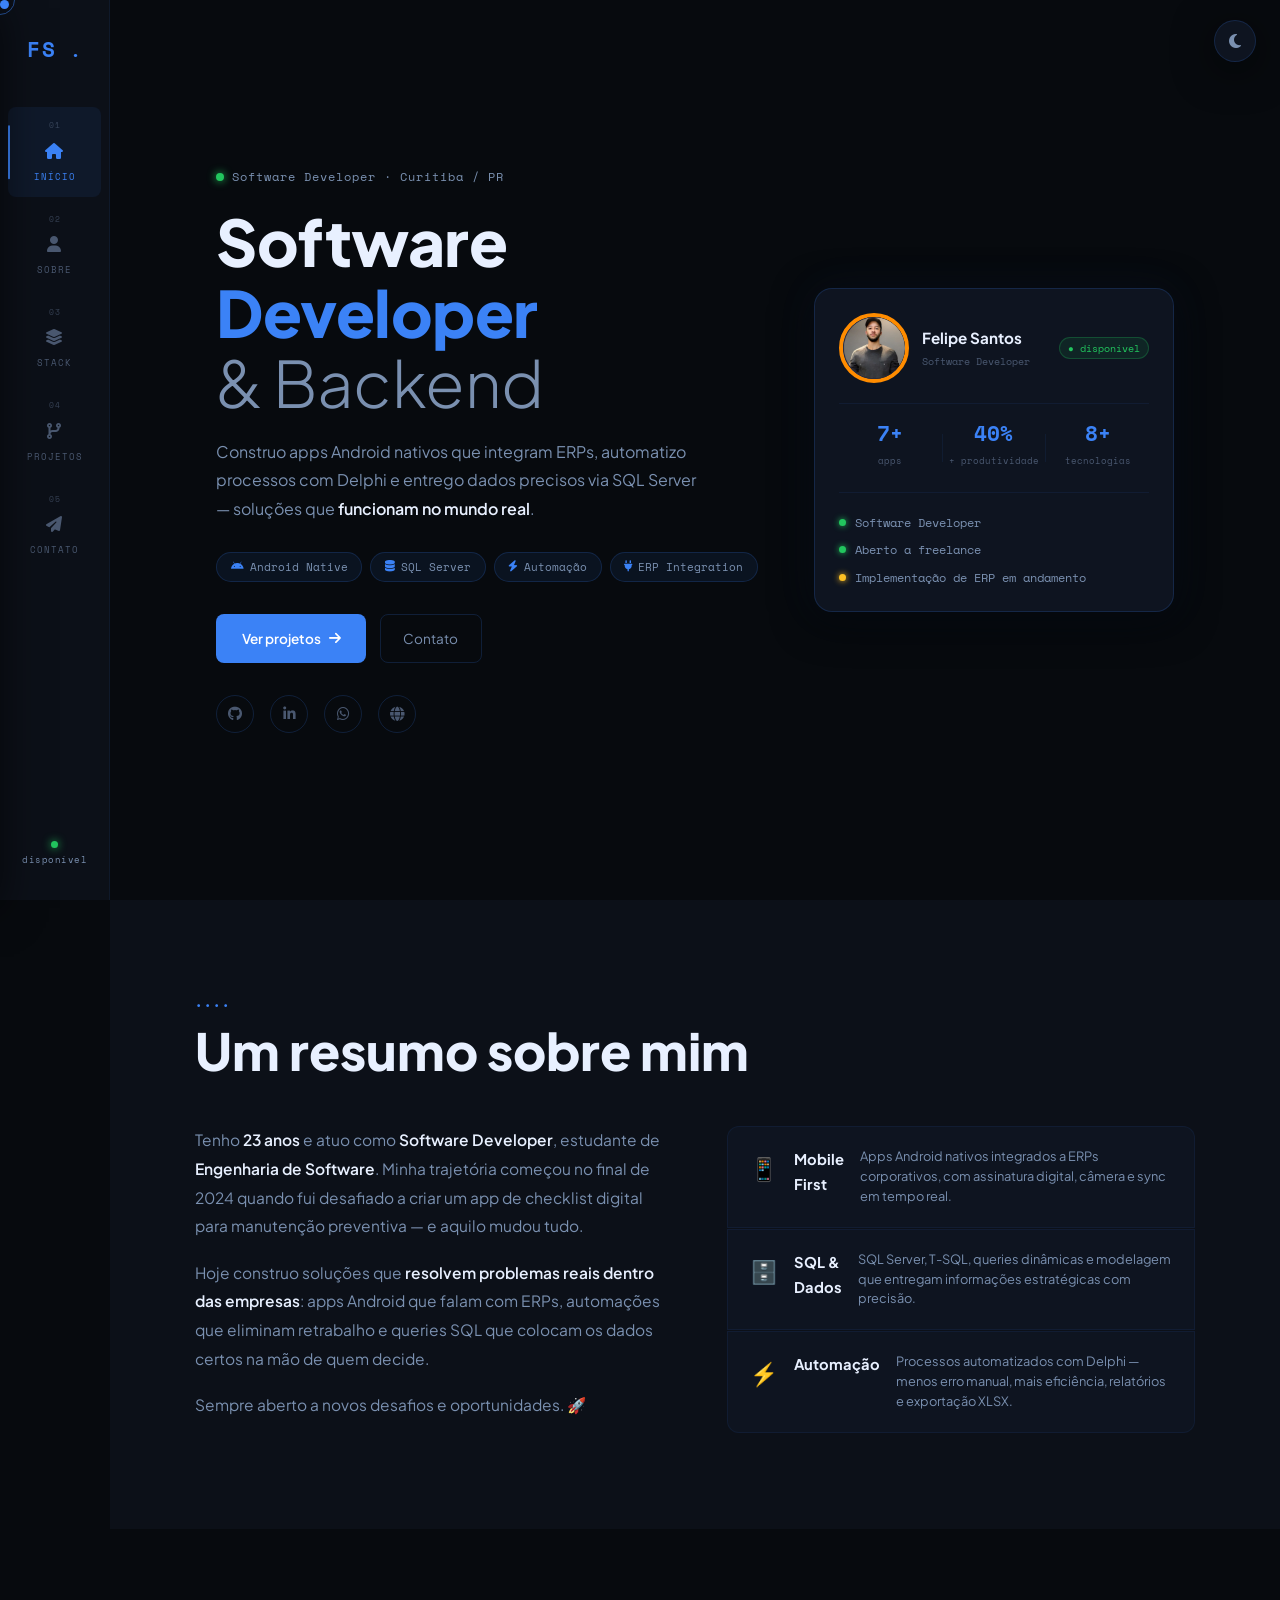
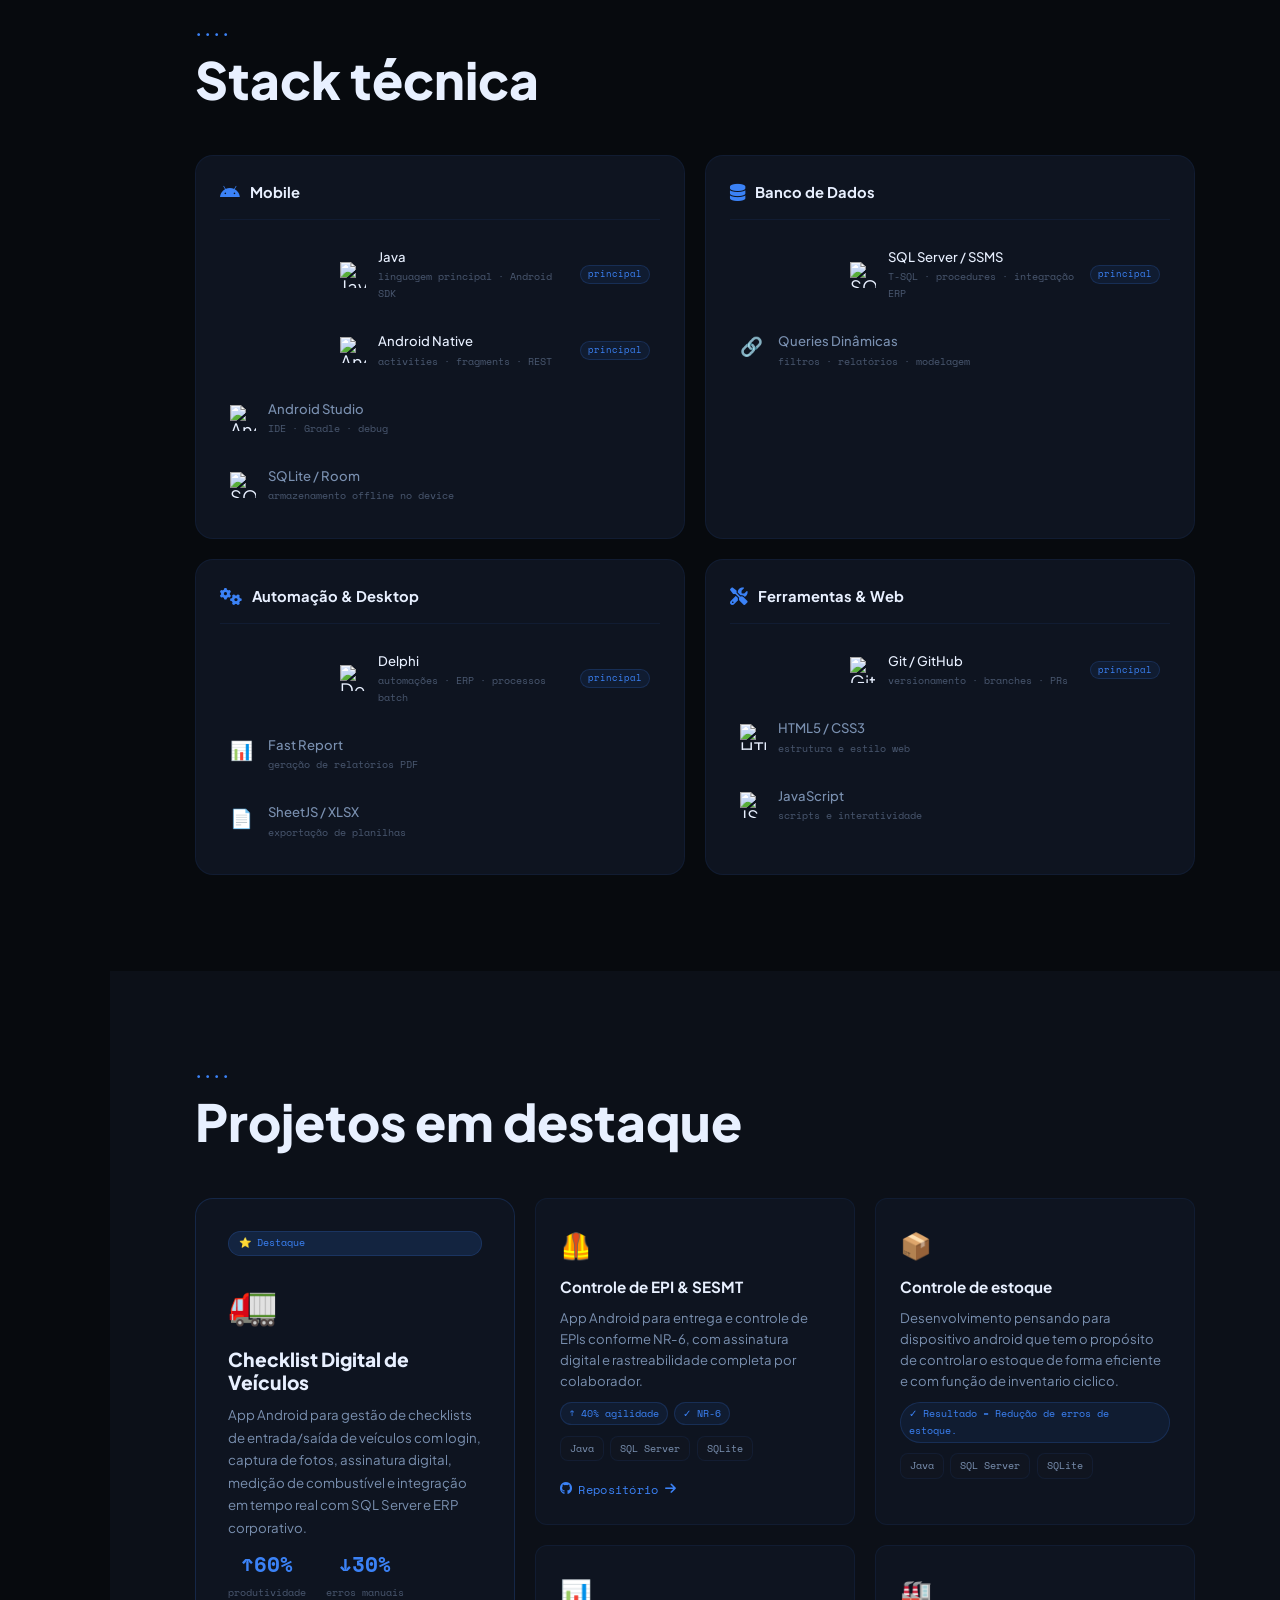
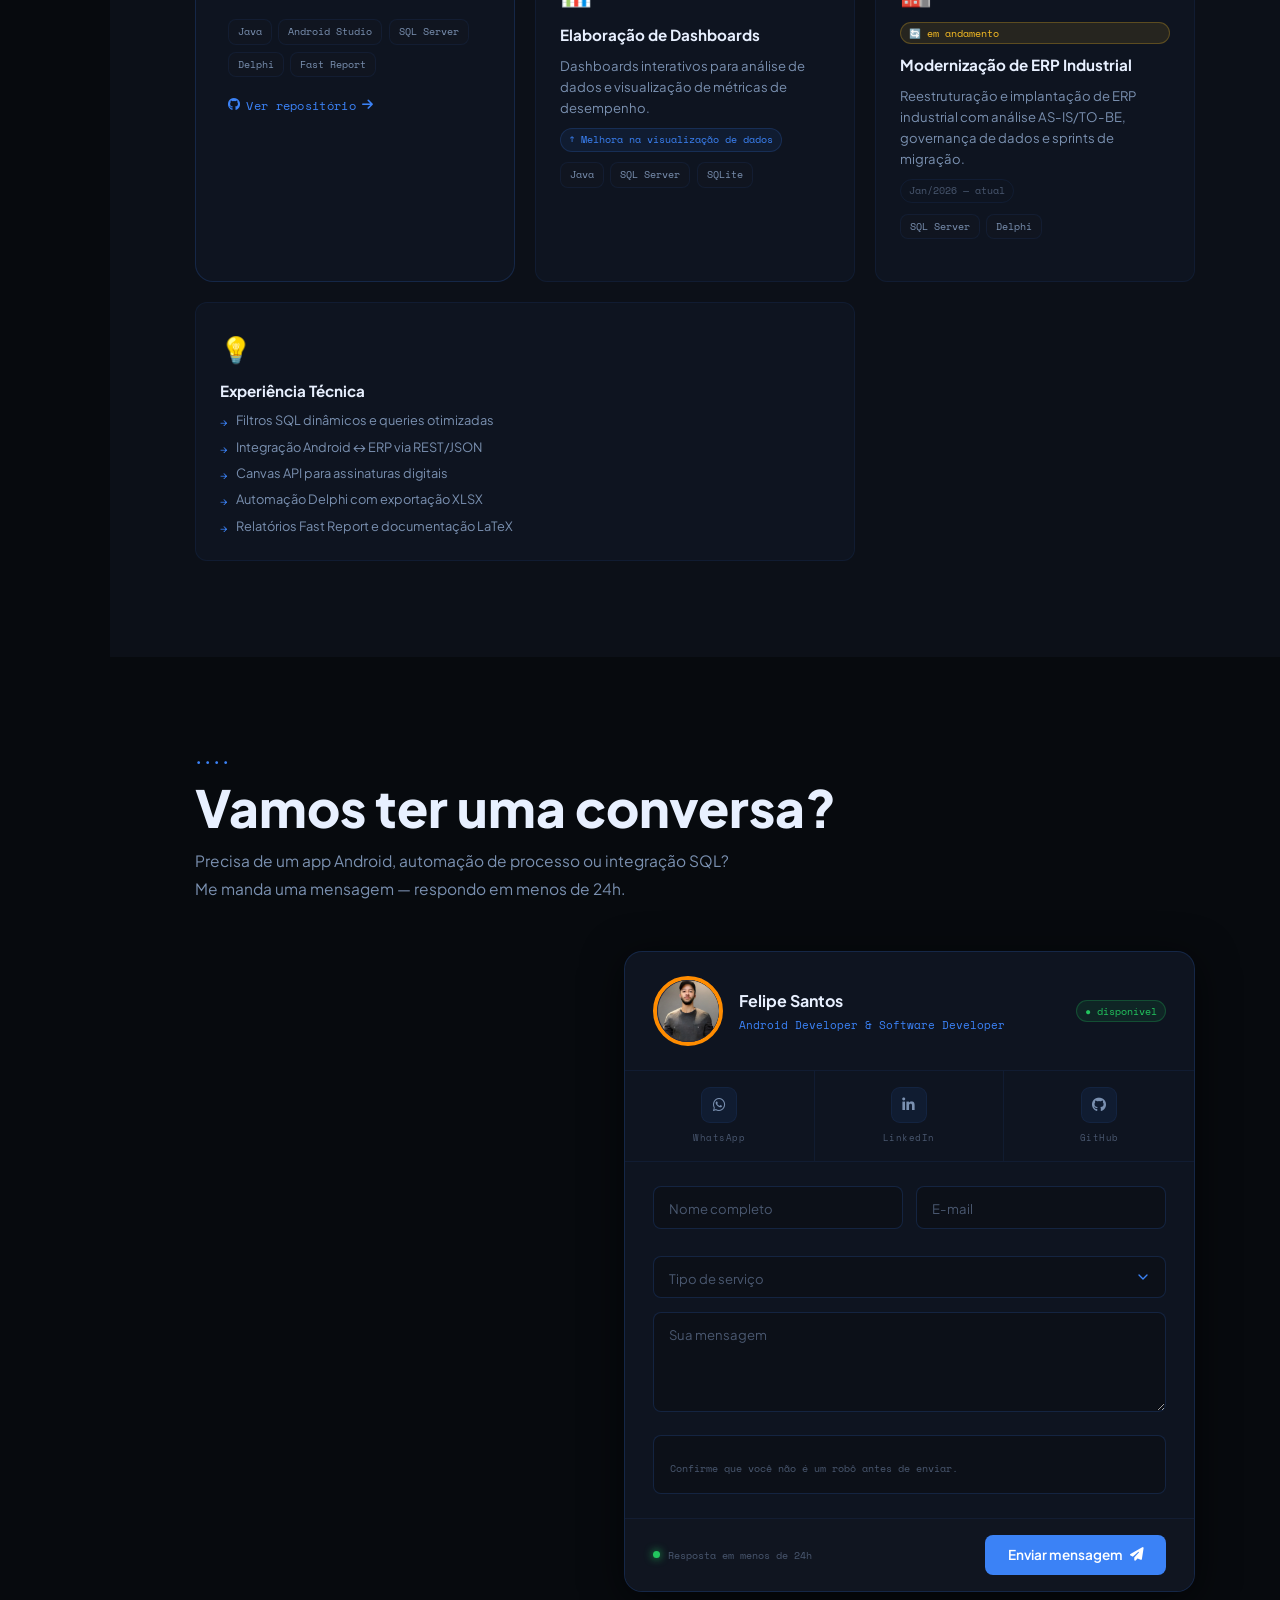
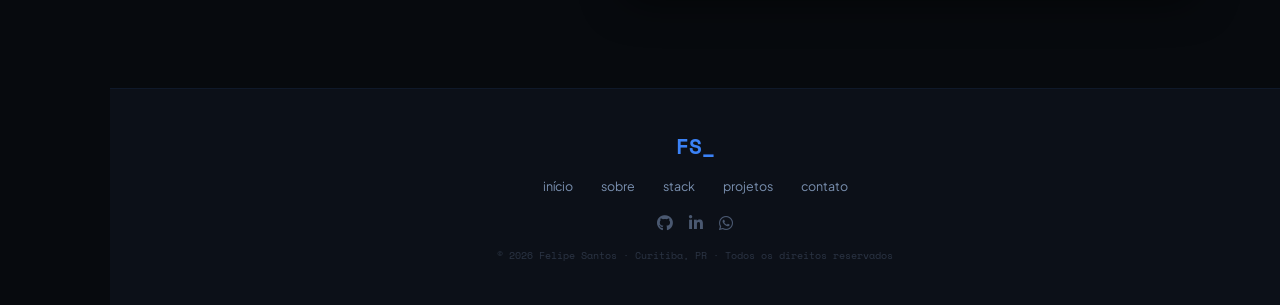
==== commit 4ede9d41: "alterado a cor para azul" ====
--- a/index.html
+++ b/index.html
@@ -228,8 +228,8 @@
     <section id="sobre" class="section section-alt">
       <div class="container">
         <div class="section-header">
-          <span class="sh-num mono">// 02</span>
-          <h2 class="sh-title">Quem sou</h2>
+          <span class="sh-num mono">••••</span>
+          <h2 class="sh-title">Um resumo sobre mim</h2>
         </div>
 
         <div class="sobre-layout">
@@ -264,7 +264,7 @@
     <section id="stack" class="section">
       <div class="container">
         <div class="section-header">
-          <span class="sh-num mono">// 03</span>
+          <span class="sh-num mono">••••</span>
           <h2 class="sh-title">Stack técnica</h2>
         </div>
 
@@ -403,7 +403,7 @@
 <section id="projetos" class="section section-alt">
   <div class="container">
     <div class="section-header">
-      <span class="sh-num mono">// 04</span>
+      <span class="sh-num mono">••••</span>
       <h2 class="sh-title">Projetos em destaque</h2>
     </div>
 
@@ -586,7 +586,7 @@
   <div class="container">
 
     <div class="section-header">
-      <span class="sh-num mono">// 05</span>
+      <span class="sh-num mono">••••</span>
       <h2 class="sh-title">Vamos ter uma conversa?</h2>
       <p class="sh-desc">
         Precisa de um app Android, automação de processo ou integração SQL?<br>
--- a/css/styles.css
+++ b/css/styles.css
@@ -1,6 +1,6 @@
 /* ═══════════════════════════════════════
    FELIPE SANTOS — Portfolio
-   Tema: Dark/Light · Laranja Âmbar
+   Tema: Dark/Light · Azul Tech
    Fontes: Plus Jakarta Sans + Space Mono
    ═══════════════════════════════════════ */
 
@@ -17,18 +17,18 @@
   --muted:     #4a5870;
   --muted2:    #7a90b0;
 
-  --accent:    #f97316;
-  --accent2:   #fb923c;
-  --accent3:   #fdba74;
-  --aglow:     rgba(249,115,22,0.15);
-  --aglow2:    rgba(249,115,22,0.08);
-
-  --bdr:       rgba(249,115,22,0.08);
-  --bdr2:      rgba(249,115,22,0.18);
-  --bdr3:      rgba(249,115,22,0.35);
+  --accent:    #3b82f6;
+  --accent2:   #38bdf8;
+  --accent3:   #93c5fd;
+  --aglow:     rgba(59,130,246,0.15);
+  --aglow2:    rgba(59,130,246,0.08);
+
+  --bdr:       rgba(59,130,246,0.08);
+  --bdr2:      rgba(59,130,246,0.18);
+  --bdr3:      rgba(59,130,246,0.35);
 
   --shadow:    0 8px 40px rgba(0,0,0,0.6);
-  --glow:      0 0 40px rgba(249,115,22,0.08);
+  --glow:      0 0 40px rgba(59,130,246,0.08);
 
   --nav-w:     110px;
   --r:         12px;
@@ -56,15 +56,15 @@
   --muted:     #8a9ab5;
   --muted2:    #4a5870;
 
-  --accent:    #ea6c00;
-  --accent2:   #f97316;
-  --accent3:   #c2560a;
-  --aglow:     rgba(234,108,0,0.1);
-  --aglow2:    rgba(234,108,0,0.05);
-
-  --bdr:       rgba(234,108,0,0.12);
-  --bdr2:      rgba(234,108,0,0.22);
-  --bdr3:      rgba(234,108,0,0.4);
+  --accent:    #2563eb;
+  --accent2:   #3b82f6;
+  --accent3:   #1d4ed8;
+  --aglow:     rgba(37,99,235,0.1);
+  --aglow2:    rgba(37,99,235,0.05);
+
+  --bdr:       rgba(37,99,235,0.12);
+  --bdr2:      rgba(37,99,235,0.22);
+  --bdr3:      rgba(37,99,235,0.4);
 
   --shadow:    0 4px 24px rgba(0,0,0,0.08);
   --glow:      none;
@@ -105,7 +105,7 @@
 }
 .cursor-ring {
   width: 30px; height: 30px;
-  border: 1.5px solid rgba(249,115,22,0.5);
+  border: 1.5px solid rgba(59,130,246,0.5);
   border-radius: 50%;
   position: fixed; top: 0; left: 0;
   pointer-events: none; z-index: 9998;
@@ -181,7 +181,7 @@
   transition: var(--transition);
   position: relative;
 }
-/* barra laranja à esquerda no item ativo */
+/* barra azul à esquerda no item ativo */
 .nav-link::before {
   content: '';
   position: absolute; left: 0; top: 50%; transform: translateY(-50%);
@@ -615,7 +615,7 @@
   display: flex; align-items: center; gap: 1rem;
 }
 
-/* avatar circular com gradiente laranja */
+/* avatar circular com gradiente azul */
 .cp-avatar {
   width: 52px; height: 52px; border-radius: 50%;
   background: linear-gradient(135deg, var(--accent), var(--accent2));
@@ -679,7 +679,7 @@
 }
 .form-group select {
   cursor: pointer;
-  background-image: url("data:image/svg+xml;utf8,<svg xmlns='http://www.w3.org/2000/svg' width='16' height='16' viewBox='0 0 24 24' fill='none' stroke='%23f97316' stroke-width='2' stroke-linecap='round' stroke-linejoin='round'><polyline points='6 9 12 15 18 9'></polyline></svg>");
+  background-image: url("data:image/svg+xml;utf8,<svg xmlns='http://www.w3.org/2000/svg' width='16' height='16' viewBox='0 0 24 24' fill='none' stroke='%233b82f6' stroke-width='2' stroke-linecap='round' stroke-linejoin='round'><polyline points='6 9 12 15 18 9'></polyline></svg>");
   background-repeat: no-repeat; background-position: right 0.85rem center;
 }
 .form-group textarea { resize: vertical; min-height: 100px; }
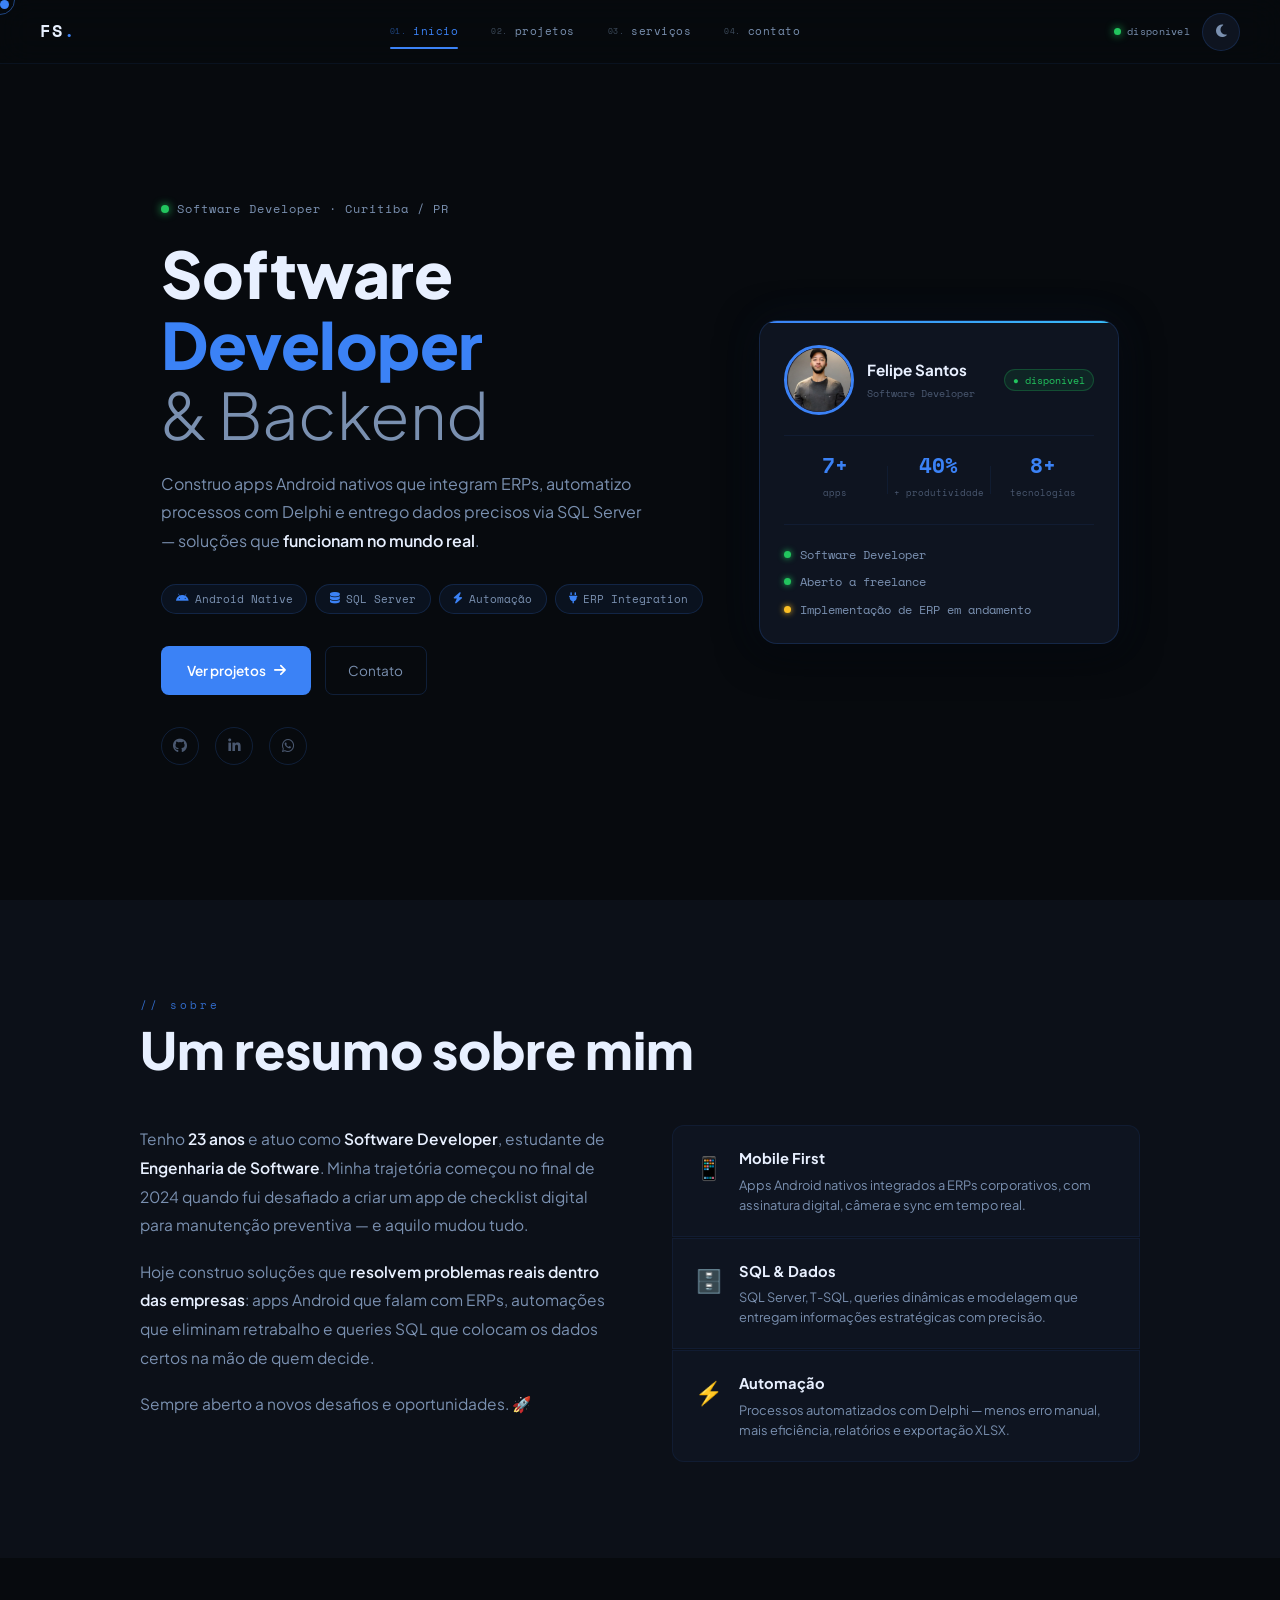
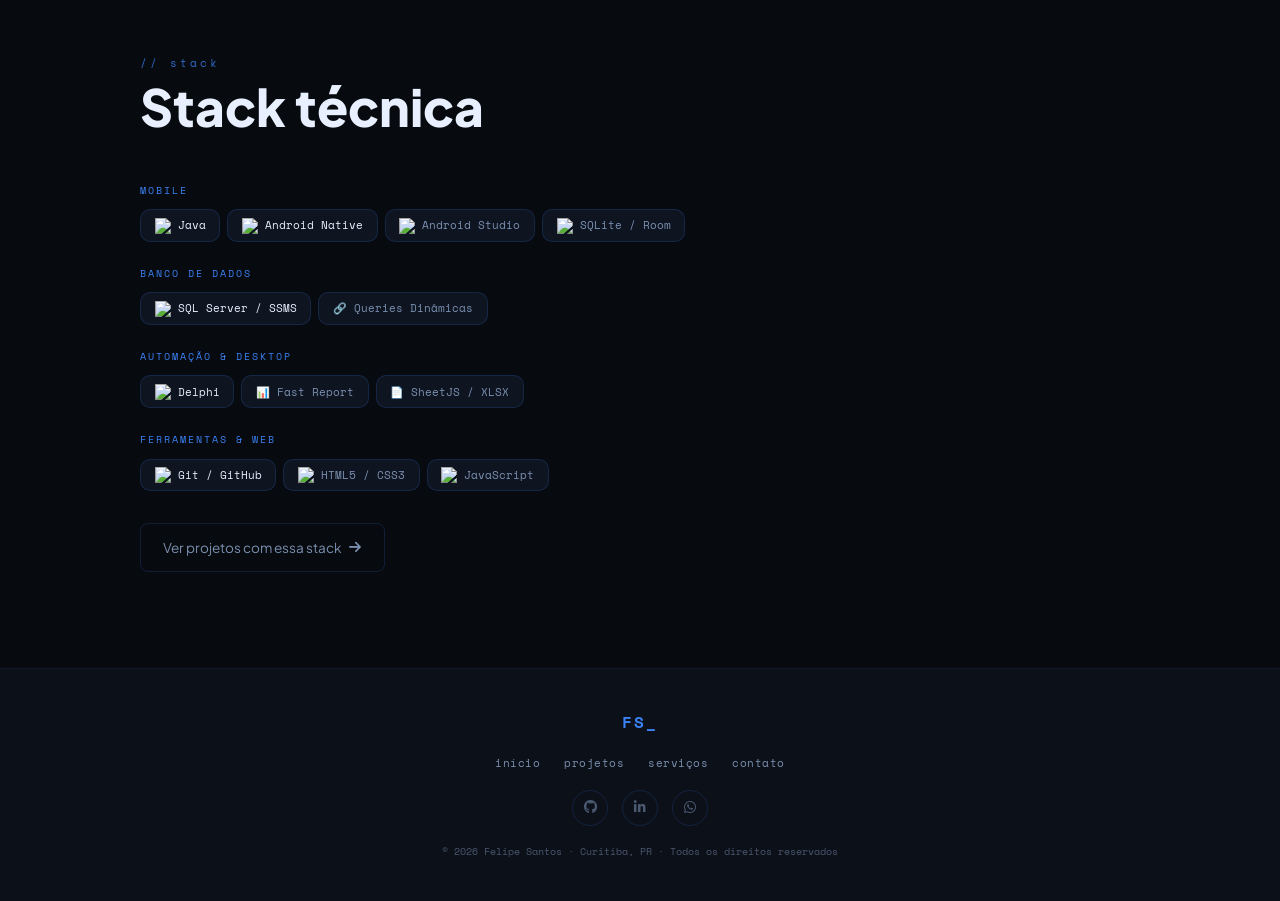
==== commit c94c8f6c: "new services screen" ====
--- a/index.html
+++ b/index.html
@@ -3,710 +3,217 @@
 <head>
   <meta charset="UTF-8">
   <meta name="viewport" content="width=device-width, initial-scale=1.0">
-  <meta name="description" content="Felipe Santos — Software Developer, SQL Server, Automação. Curitiba/PR.">
+  <meta name="description" content="Felipe Santos — Software Developer, Android, SQL Server, Automação. Curitiba/PR.">
   <title>Felipe Santos · Software Developer</title>
-
   <link rel="icon" type="image/png" href="assets/icons/favicon3.png">
-
   <link rel="preconnect" href="https://fonts.googleapis.com">
+  <link rel="preconnect" href="https://fonts.gstatic.com" crossorigin>
   <link href="https://fonts.googleapis.com/css2?family=Space+Mono:ital,wght@0,400;0,700;1,400&family=Plus+Jakarta+Sans:wght@300;400;500;600;700;800&display=swap" rel="stylesheet">
   <link rel="stylesheet" href="https://cdnjs.cloudflare.com/ajax/libs/font-awesome/6.5.0/css/all.min.css">
   <link rel="stylesheet" href="css/styles.css">
 </head>
-<body>
-
-  <!-- CURSOR -->
+<body data-page="home">
   <div class="cursor" id="cursor"></div>
-  <div class="cursor-ring" id="cursor-ring"></div> 
-
-  <!-- THEME TOGGLE -->
-  <button class="theme-toggle" id="themeToggle" title="Alternar tema">
-    <i class="fas fa-sun" id="icon-sun"></i>
-    <i class="fas fa-moon" id="icon-moon"></i>
-  </button>
-
-<!-- ========== ADD: MENU HAMBÚRGUER MOBILE ========== -->
-  <button class="hamburger" id="hamburger" aria-label="Menu">
-    <span></span><span></span><span></span>
-  </button>
+  <div class="cursor-ring" id="cursor-ring"></div>
+
+  <header class="topnav">
+    <div class="nav-brand mono">FS<span class="brand-dot">.</span></div>
+    <ul class="nav-menu">
+      <li><a href="index.html"    class="nav-link" data-page="home"><span class="nl-num">01.</span> início</a></li>
+      <li><a href="projetos.html" class="nav-link" data-page="projetos"><span class="nl-num">02.</span> projetos</a></li>
+      <li><a href="servicos.html" class="nav-link" data-page="servicos"><span class="nl-num">03.</span> serviços</a></li>
+      <li><a href="contato.html"  class="nav-link" data-page="contato"><span class="nl-num">04.</span> contato</a></li>
+    </ul>
+    <div class="nav-right">
+      <div class="nav-status">
+        <span class="status-dot"></span>
+        <span class="mono">disponível</span>
+      </div>
+      <button class="theme-toggle" id="themeToggle" title="Alternar tema">
+        <i class="fas fa-sun" id="icon-sun"></i>
+        <i class="fas fa-moon" id="icon-moon"></i>
+      </button>
+      <button class="hamburger" id="hamburger" aria-label="Menu">
+        <span></span><span></span><span></span>
+      </button>
+    </div>
+  </header>
 
   <div class="mobile-nav-overlay" id="mobileNavOverlay"></div>
   <nav class="mobile-nav" id="mobileNav">
     <div class="mobile-nav-header">
-      <span class="brand-mark">FS</span>
+      <span class="nav-brand mono">FS<span class="brand-dot">.</span></span>
       <button class="close-mobile-nav" id="closeMobileNav">&times;</button>
     </div>
     <ul class="mobile-nav-menu">
-      <li><a href="#home" class="mobile-nav-link" data-section="home">01. início</a></li>
-      <li><a href="#sobre" class="mobile-nav-link" data-section="sobre">02. sobre</a></li>
-      <li><a href="#stack" class="mobile-nav-link" data-section="stack">03. stack</a></li>
-      <li><a href="#projetos" class="mobile-nav-link" data-section="projetos">04. projetos</a></li>
-      <li><a href="#contato" class="mobile-nav-link" data-section="contato">05. contato</a></li>
+      <li><a href="index.html"    class="mobile-nav-link" data-page="home">01. início</a></li>
+      <li><a href="projetos.html" class="mobile-nav-link" data-page="projetos">02. projetos</a></li>
+      <li><a href="servicos.html" class="mobile-nav-link" data-page="servicos">03. serviços</a></li>
+      <li><a href="contato.html"  class="mobile-nav-link" data-page="contato">04. contato</a></li>
     </ul>
     <div class="mobile-nav-footer">
       <span class="status-dot"></span> disponível
     </div>
   </nav>
-  <!-- ========== FIM ADD ========== -->
-
-  <!-- NAV LATERAL -->
-  <nav class="side-nav" id="sideNav">
-    <div class="nav-brand">
-      <span class="brand-mark">FS</span>
-      <span class="brand-dot">.</span>
-    </div>
-
-    <ul class="nav-menu">
-      <li>
-        <a href="#home" class="nav-link active" data-section="home">
-          <span class="nl-num">01</span>
-          <span class="nl-icon"><i class="fas fa-house"></i></span>
-          <span class="nl-label">início</span>
-        </a>
-      </li>
-      <li>
-        <a href="#sobre" class="nav-link" data-section="sobre">
-          <span class="nl-num">02</span>
-          <span class="nl-icon"><i class="fas fa-user"></i></span>
-          <span class="nl-label">sobre</span>
-        </a>
-      </li>
-      <li>
-        <a href="#stack" class="nav-link" data-section="stack">
-          <span class="nl-num">03</span>
-          <span class="nl-icon"><i class="fas fa-layer-group"></i></span>
-          <span class="nl-label">stack</span>
-        </a>
-      </li>
-      <li>
-        <a href="#projetos" class="nav-link" data-section="projetos">
-          <span class="nl-num">04</span>
-          <span class="nl-icon"><i class="fas fa-code-branch"></i></span>
-          <span class="nl-label">projetos</span>
-        </a>
-      </li>
-      <li>
-        <a href="#contato" class="nav-link" data-section="contato">
-          <span class="nl-num">05</span>
-          <span class="nl-icon"><i class="fas fa-paper-plane"></i></span>
-          <span class="nl-label">contato</span>
-        </a>
-      </li>
-    </ul>
-
-    <div class="nav-footer">
-      <span class="status-dot"></span>
-      <span class="status-label">disponível</span>
-    </div>
-  </nav>
-
-  <!-- CONTEÚDO -->
   <main class="main">
 
-    <!-- ══════ HOME ══════ -->
+    <!-- HOME -->
     <section id="home" class="section">
       <div class="container">
         <div class="home-layout">
-
           <div class="home-left">
             <div class="home-eyebrow">
               <span class="eyebrow-ping"></span>
               <span class="mono">Software Developer · Curitiba / PR</span>
             </div>
-
-            <h1 class="home-title">
+            <h1 class="home-title head">
               Software<br>
               <span class="title-accent">Developer</span><br>
               <span class="title-thin">&amp; Backend</span>
             </h1>
-
             <p class="home-desc">
               Construo apps Android nativos que integram ERPs, automatizo
               processos com Delphi e entrego dados precisos via SQL Server —
               soluções que <strong>funcionam no mundo real</strong>.
             </p>
-
             <div class="home-chips">
               <span class="chip"><i class="fab fa-android"></i> Android Native</span>
               <span class="chip"><i class="fas fa-database"></i> SQL Server</span>
               <span class="chip"><i class="fas fa-bolt"></i> Automação</span>
               <span class="chip"><i class="fas fa-plug"></i> ERP Integration</span>
             </div>
-
             <div class="home-actions">
-              <a href="#projetos" class="btn-primary">Ver projetos <i class="fas fa-arrow-right"></i></a>
-              <a href="#contato" class="btn-ghost">Contato</a>
-            </div>
-
+              <a href="projetos.html" class="btn-primary">Ver projetos <i class="fas fa-arrow-right"></i></a>
+              <a href="contato.html" class="btn-ghost">Contato</a>
+            </div>
             <div class="home-socials">
               <a href="https://github.com/felipe-santos-tech" target="_blank" title="GitHub"><i class="fab fa-github"></i></a>
               <a href="https://www.linkedin.com/in/oofelipesantos/" target="_blank" title="LinkedIn"><i class="fab fa-linkedin-in"></i></a>
               <a href="https://wa.me/5541984084116" target="_blank" title="WhatsApp"><i class="fab fa-whatsapp"></i></a>
-              <a href="https://felipe-santos-tech.github.io" target="_blank" title="Portfólio"><i class="fas fa-globe"></i></a>
-            </div>
-          </div>
-
+            </div>
+          </div>
           <div class="home-right">
-            <!-- Card de perfil -->
             <div class="profile-card fade-up">
               <div class="pc-top">
-       <!--         <div class="pc-avatar">FS</div>    -->
-                 <div class="pc-avatar">
-                    <img src="assets/profile/profile.webp" alt="Foto de perfil">
-                    
-                 </div>
+                <div class="pc-avatar">
+                  <img src="assets/profile/profile.webp" alt="Foto de perfil">
+                </div>
                 <div class="pc-info">
-                  <div class="pc-name">Felipe Santos</div>
+                  <div class="pc-name head">Felipe Santos</div>
                   <div class="pc-sub mono">Software Developer</div>
                 </div>
                 <span class="pc-badge mono">● disponível</span>
               </div>
               <div class="pc-divider"></div>
               <div class="pc-stats">
-                <div class="pc-stat">
-                  <span class="ps-num">7+</span>
-                  <span class="ps-label mono">apps</span>
-                </div>
-
-                <!-- PARA ADICIONAR MAIS ESTATÍSTICAS: copie o bloco "pc-stat" abaixo e cole aqui dentro. -->
+                <div class="pc-stat"><span class="ps-num">7+</span><span class="ps-label mono">apps</span></div>
                 <div class="pc-sep"></div>
-                <div class="pc-stat">
-                  <span class="ps-num">40%</span>
-                  <span class="ps-label mono">+ produtividade</span>
-
-
-                </div>
+                <div class="pc-stat"><span class="ps-num">40%</span><span class="ps-label mono">+ produtividade</span></div>
                 <div class="pc-sep"></div>
-                <div class="pc-stat">
-                  <span class="ps-num">8+</span>
-                  <span class="ps-label mono">tecnologias</span>
-                </div>
+                <div class="pc-stat"><span class="ps-num">8+</span><span class="ps-label mono">tecnologias</span></div>
               </div>
               <div class="pc-divider"></div>
               <div class="pc-status-list">
-                <div class="pc-status-item">
-                  <span class="psi-dot green"></span>
-                  <span class="mono">Software Developer</span>
-                </div>
-                <div class="pc-status-item">
-                  <span class="psi-dot green"></span>
-                  <span class="mono">Aberto a freelance</span>
-                </div>
-                <div class="pc-status-item">
-                  <span class="psi-dot amber"></span>
-                  <span class="mono">Implementação de ERP em andamento</span>
-                </div>
+                <div class="pc-status-item"><span class="psi-dot green"></span><span class="mono">Software Developer</span></div>
+                <div class="pc-status-item"><span class="psi-dot green"></span><span class="mono">Aberto a freelance</span></div>
+                <div class="pc-status-item"><span class="psi-dot amber"></span><span class="mono">Implementação de ERP em andamento</span></div>
               </div>
             </div>
-
-            <!-- Terminal card -->
-             <!-- quadro de terminal removido para dar destaque aos projetos, mas pode ser reativado se quiser um toque geek na home. Basta descomentar o bloco abaixo e ajustar o conteúdo conforme desejar. 
-            <div class="terminal-card fade-up delay-1">
-              <div class="tc-bar">
-                <span class="tc-dot r"></span>
-                <span class="tc-dot y"></span>
-                <span class="tc-dot g"></span>
-                <span class="tc-title mono">felipe@dev ~ bash</span>
-              </div>
-              <div class="tc-body mono">
-                <div class="tc-line"><span class="tc-prompt">$</span> whoami</div>
-                <div class="tc-line tc-out">felipe.santos — Software Developer</div>
-                <div class="tc-line"><span class="tc-prompt">$</span> cat stack.txt</div>
-                <div class="tc-line tc-out">▸ Java · Android SDK · SQL Server</div>
-                <div class="tc-line tc-out">▸ Delphi · Git · REST/JSON</div>
-                <div class="tc-line"><span class="tc-prompt">$</span> git status</div>
-                <div class="tc-line tc-ok">✓ ready for new challenges<span class="tc-cursor">_</span></div>
-              </div>
-            </div>
-          </div>
--->
+          </div>
         </div>
       </div>
     </section>
 
-    <!-- ══════ SOBRE ══════ -->
+    <!-- SOBRE -->
     <section id="sobre" class="section section-alt">
       <div class="container">
         <div class="section-header">
-          <span class="sh-num mono">••••</span>
-          <h2 class="sh-title">Um resumo sobre mim</h2>
-        </div>
-
+          <span class="sh-num mono">// sobre</span>
+          <h2 class="sh-title head">Um resumo sobre mim</h2>
+        </div>
         <div class="sobre-layout">
           <div class="sobre-text fade-up">
             <p>Tenho <strong>23 anos</strong> e atuo como <strong>Software Developer</strong>, estudante de <strong>Engenharia de Software</strong>. Minha trajetória começou no final de 2024 quando fui desafiado a criar um app de checklist digital para manutenção preventiva — e aquilo mudou tudo.</p>
             <p>Hoje construo soluções que <strong>resolvem problemas reais dentro das empresas</strong>: apps Android que falam com ERPs, automações que eliminam retrabalho e queries SQL que colocam os dados certos na mão de quem decide.</p>
             <p>Sempre aberto a novos desafios e oportunidades. 🚀</p>
           </div>
-
           <div class="sobre-cards">
             <div class="about-card fade-up delay-1">
               <div class="ac-icon">📱</div>
-              <h3>Mobile First</h3>
-              <p>Apps Android nativos integrados a ERPs corporativos, com assinatura digital, câmera e sync em tempo real.</p>
+              <div><h3>Mobile First</h3><p>Apps Android nativos integrados a ERPs corporativos, com assinatura digital, câmera e sync em tempo real.</p></div>
             </div>
             <div class="about-card fade-up delay-2">
               <div class="ac-icon">🗄️</div>
-              <h3>SQL & Dados</h3>
-              <p>SQL Server, T-SQL, queries dinâmicas e modelagem que entregam informações estratégicas com precisão.</p>
+              <div><h3>SQL & Dados</h3><p>SQL Server, T-SQL, queries dinâmicas e modelagem que entregam informações estratégicas com precisão.</p></div>
             </div>
             <div class="about-card fade-up delay-3">
               <div class="ac-icon">⚡</div>
-              <h3>Automação</h3>
-              <p>Processos automatizados com Delphi — menos erro manual, mais eficiência, relatórios e exportação XLSX.</p>
+              <div><h3>Automação</h3><p>Processos automatizados com Delphi — menos erro manual, mais eficiência, relatórios e exportação XLSX.</p></div>
             </div>
           </div>
         </div>
       </div>
     </section>
 
-    <!-- ══════ STACK ══════ -->
+    <!-- STACK -->
     <section id="stack" class="section">
       <div class="container">
         <div class="section-header">
-          <span class="sh-num mono">••••</span>
-          <h2 class="sh-title">Stack técnica</h2>
-        </div>
-
-        <div class="stack-layout">
-
-          <div class="stack-group fade-up">
-            <div class="sg-header">
-              <i class="fab fa-android sg-icon"></i>
-              <span class="sg-title">Mobile</span>
-            </div>
-            <div class="sg-items">
-              <div class="sg-item main">
-                <img src="https://cdn.jsdelivr.net/gh/devicons/devicon@latest/icons/java/java-original.svg" alt="Java">
-                <div>
-                  <div class="si-name">Java</div>
-                  <div class="si-desc mono">linguagem principal · Android SDK</div>
-                </div>
-                <span class="si-tag">principal</span>
-              </div>
-              <div class="sg-item main">
-                <img src="https://cdn.jsdelivr.net/gh/devicons/devicon@latest/icons/android/android-original.svg" alt="Android">
-                <div>
-                  <div class="si-name">Android Native</div>
-                  <div class="si-desc mono">activities · fragments · REST</div>
-                </div>
-                <span class="si-tag">principal</span>
-              </div>
-              <div class="sg-item">
-                <img src="https://cdn.jsdelivr.net/gh/devicons/devicon@latest/icons/androidstudio/androidstudio-original.svg" alt="Android Studio">
-                <div>
-                  <div class="si-name">Android Studio</div>
-                  <div class="si-desc mono">IDE · Gradle · debug</div>
-                </div>
-              </div>
-              <div class="sg-item">
-                <img src="https://cdn.jsdelivr.net/gh/devicons/devicon@latest/icons/sqlite/sqlite-original.svg" alt="SQLite">
-                <div>
-                  <div class="si-name">SQLite / Room</div>
-                  <div class="si-desc mono">armazenamento offline no device</div>
-                </div>
-              </div>
-            </div>
-          </div>
-
-          <div class="stack-group fade-up delay-1">
-            <div class="sg-header">
-              <i class="fas fa-database sg-icon"></i>
-              <span class="sg-title">Banco de Dados</span>
-            </div>
-            <div class="sg-items">
-              <div class="sg-item main">
-                <img src="https://cdn.jsdelivr.net/gh/devicons/devicon@latest/icons/microsoftsqlserver/microsoftsqlserver-original.svg" alt="SQL Server">
-                <div>
-                  <div class="si-name">SQL Server / SSMS</div>
-                  <div class="si-desc mono">T-SQL · procedures · integração ERP</div>
-                </div>
-                <span class="si-tag">principal</span>
-              </div>
-              <div class="sg-item">
-                <span class="si-emoji">🔗</span>
-                <div>
-                  <div class="si-name">Queries Dinâmicas</div>
-                  <div class="si-desc mono">filtros · relatórios · modelagem</div>
-                </div>
-              </div>
-            </div>
-          </div>
-
-          <div class="stack-group fade-up delay-2">
-            <div class="sg-header">
-              <i class="fas fa-cogs sg-icon"></i>
-              <span class="sg-title">Automação & Desktop</span>
-            </div>
-            <div class="sg-items">
-              <div class="sg-item main">
-                <img src="https://cdn.jsdelivr.net/gh/devicons/devicon@latest/icons/delphi/delphi-original.svg" alt="Delphi">
-                <div>
-                  <div class="si-name">Delphi</div>
-                  <div class="si-desc mono">automações · ERP · processos batch</div>
-                </div>
-                <span class="si-tag">principal</span>
-              </div>
-              <div class="sg-item">
-                <span class="si-emoji">📊</span>
-                <div>
-                  <div class="si-name">Fast Report</div>
-                  <div class="si-desc mono">geração de relatórios PDF</div>
-                </div>
-              </div>
-              <div class="sg-item">
-                <span class="si-emoji">📄</span>
-                <div>
-                  <div class="si-name">SheetJS / XLSX</div>
-                  <div class="si-desc mono">exportação de planilhas</div>
-                </div>
-              </div>
-            </div>
-          </div>
-
-          <div class="stack-group fade-up delay-3">
-            <div class="sg-header">
-              <i class="fas fa-tools sg-icon"></i>
-              <span class="sg-title">Ferramentas & Web</span>
-            </div>
-            <div class="sg-items">
-              <div class="sg-item main">
-                <img src="https://cdn.jsdelivr.net/gh/devicons/devicon@latest/icons/git/git-original.svg" alt="Git">
-                <div>
-                  <div class="si-name">Git / GitHub</div>
-                  <div class="si-desc mono">versionamento · branches · PRs</div>
-                </div>
-                <span class="si-tag">principal</span>
-              </div>
-              <div class="sg-item">
-                <img src="https://cdn.jsdelivr.net/gh/devicons/devicon@latest/icons/html5/html5-original.svg" alt="HTML5">
-                <div>
-                  <div class="si-name">HTML5 / CSS3</div>
-                  <div class="si-desc mono">estrutura e estilo web</div>
-                </div>
-              </div>
-              <div class="sg-item">
-                <img src="https://cdn.jsdelivr.net/gh/devicons/devicon@latest/icons/javascript/javascript-original.svg" alt="JS">
-                <div>
-                  <div class="si-name">JavaScript</div>
-                  <div class="si-desc mono">scripts e interatividade</div>
-                </div>
-              </div>
-            </div>
-          </div>
-
+          <span class="sh-num mono">// stack</span>
+          <h2 class="sh-title head">Stack técnica</h2>
+        </div>
+        <div class="stack-badges fade-up">
+          <div class="sb-group">
+            <span class="sb-label mono">Mobile</span>
+            <div class="sb-tags">
+              <span class="sb-tag main"><img src="https://cdn.jsdelivr.net/gh/devicons/devicon@latest/icons/java/java-original.svg" alt="Java"> Java</span>
+              <span class="sb-tag main"><img src="https://cdn.jsdelivr.net/gh/devicons/devicon@latest/icons/android/android-original.svg" alt="Android"> Android Native</span>
+              <span class="sb-tag"><img src="https://cdn.jsdelivr.net/gh/devicons/devicon@latest/icons/androidstudio/androidstudio-original.svg" alt="Studio"> Android Studio</span>
+              <span class="sb-tag"><img src="https://cdn.jsdelivr.net/gh/devicons/devicon@latest/icons/sqlite/sqlite-original.svg" alt="SQLite"> SQLite / Room</span>
+            </div>
+          </div>
+          <div class="sb-group">
+            <span class="sb-label mono">Banco de Dados</span>
+            <div class="sb-tags">
+              <span class="sb-tag main"><img src="https://cdn.jsdelivr.net/gh/devicons/devicon@latest/icons/microsoftsqlserver/microsoftsqlserver-original.svg" alt="SQL"> SQL Server / SSMS</span>
+              <span class="sb-tag">🔗 Queries Dinâmicas</span>
+            </div>
+          </div>
+          <div class="sb-group">
+            <span class="sb-label mono">Automação & Desktop</span>
+            <div class="sb-tags">
+              <span class="sb-tag main"><img src="https://cdn.jsdelivr.net/gh/devicons/devicon@latest/icons/delphi/delphi-original.svg" alt="Delphi"> Delphi</span>
+              <span class="sb-tag">📊 Fast Report</span>
+              <span class="sb-tag">📄 SheetJS / XLSX</span>
+            </div>
+          </div>
+          <div class="sb-group">
+            <span class="sb-label mono">Ferramentas & Web</span>
+            <div class="sb-tags">
+              <span class="sb-tag main"><img src="https://cdn.jsdelivr.net/gh/devicons/devicon@latest/icons/git/git-original.svg" alt="Git"> Git / GitHub</span>
+              <span class="sb-tag"><img src="https://cdn.jsdelivr.net/gh/devicons/devicon@latest/icons/html5/html5-original.svg" alt="HTML"> HTML5 / CSS3</span>
+              <span class="sb-tag"><img src="https://cdn.jsdelivr.net/gh/devicons/devicon@latest/icons/javascript/javascript-original.svg" alt="JS"> JavaScript</span>
+            </div>
+          </div>
+        </div>
+        <div class="stack-cta fade-up">
+          <a href="projetos.html" class="btn-ghost">Ver projetos com essa stack <i class="fas fa-arrow-right"></i></a>
         </div>
       </div>
     </section>
 
-   <!-- ══════ PROJETOS ══════ -->
-<section id="projetos" class="section section-alt">
-  <div class="container">
-    <div class="section-header">
-      <span class="sh-num mono">••••</span>
-      <h2 class="sh-title">Projetos em destaque</h2>
-    </div>
-
-    <div class="projetos-layout">
-
-      <!-- ─────────────────────────────────────────
-           CARD DESTAQUE (apenas 1, fica à esquerda)
-           Para trocar: edite os campos abaixo.
-      ────────────────────────────────────────── -->
-      <div class="proj-featured fade-up">
-        <div class="pf-badge">⭐ Destaque</div>
-
-        <!-- Emoji do projeto -->
-        <div class="pf-icon">🚛</div>
-
-        <!-- Título e descrição -->
-        <h3 class="pf-title">Checklist Digital de Veículos</h3>
-        <p class="pf-desc">App Android para gestão de checklists de entrada/saída de veículos com login, captura de fotos, assinatura digital, medição de combustível e integração em tempo real com SQL Server e ERP corporativo.</p>
-
-        <!-- Métricas de impacto -->
-        
-        <div class="pf-results">
-          <div class="pfr-item">
-            <span class="pfr-n">↑60%</span>
-            <span class="pfr-l mono">produtividade</span>
-          </div>
-          <div class="pfr-item">
-            <span class="pfr-n">↓30%</span>
-            <span class="pfr-l mono">erros manuais</span>
-          </div>
-          <!-- PARA ADICIONAR MAIS MÉTRICAS: copie o bloco abaixo
-          <div class="pfr-item">
-            <span class="pfr-n">↑X%</span>
-            <span class="pfr-l mono">descrição</span>
-          </div>
-          -->
-        </div>
-
-        <!-- Tags de tecnologia -->
-        <div class="proj-tags">
-          <span class="ptag">Java</span>
-          <span class="ptag">Android Studio</span>
-          <span class="ptag">SQL Server</span>
-          <span class="ptag">Delphi</span>
-          <span class="ptag">Fast Report</span>
-          <!-- PARA ADICIONAR TAG: <span class="ptag">Nome</span> -->
-        </div>
-
-        <!-- Link do repositório (remova se não tiver) -->
-        <a href="https://github.com/felipe-santos-tech/App-Checklist-Integrado-com-banco-de-dados" target="_blank" class="proj-link mono">
-          <i class="fab fa-github"></i> Ver repositório <i class="fas fa-arrow-right"></i>
-        </a>
-           <div class="proj-grid"></div>
-      </div>
-
-
-      <!-- ─────────────────────────────────────────
-           GRID DE CARDS (ficam à direita, em coluna)
-           Máximo recomendado: 3 cards.
-           PARA ADICIONAR UM CARD NORMAL: copie o
-           bloco "proj-card" abaixo e cole aqui dentro.
-      ────────────────────────────────────────── -->
-
-
-        <!-- ── CARD NORMAL ──────────────────────────
-             Copie este bloco inteiro para adicionar
-             um novo projeto simples.
-        ─────────────────────────────────────────── -->
-        <div class="proj-card fade-up delay-1">
-          <div class="proj-card-icon">🦺</div>
-          <h3>Controle de EPI & SESMT</h3>
-          <p>App Android para entrega e controle de EPIs conforme NR-6, com assinatura digital e rastreabilidade completa por colaborador.</p>
-          <div class="proj-metrics">
-            <span class="pm">↑ 40% agilidade</span>
-            <span class="pm">✓ NR-6</span>
-            <!-- PARA ADICIONAR MÉTRICA: <span class="pm">texto</span> -->
-          </div>
-          <div class="proj-tags">
-            <span class="ptag">Java</span>
-            <span class="ptag">SQL Server</span>
-            <span class="ptag">SQLite</span>
-          </div>
-          <a href="https://github.com/felipe-santos-tech/App-SESMT-EPI-Demo" target="_blank" class="proj-link mono">
-            <i class="fab fa-github"></i> Repositório <i class="fas fa-arrow-right"></i>
-          </a>
-        </div>
-        <!-- ── FIM CARD NORMAL ── -->
-
-                <div class="proj-card fade-up delay-1">
-          <div class="proj-card-icon">📦</div>
-          <h3>Controle de estoque</h3>
-          <p>Desenvolvimento pensando para dispositivo android que tem o propósito de controlar o estoque de forma eficiente e com função de inventario ciclico.</p>
-          <div class="proj-metrics">
-            <!-- <span class="pm">↑ 40% agilidade</span> --> <!-- tag comentada é o valor do card -->
-            <span class="pm">✓ Resultado = Redução de erros de estoque.</span>
-            <!-- PARA ADICIONAR MÉTRICA: <span class="pm">texto</span> -->
-          </div>
-          <div class="proj-tags">
-            <span class="ptag">Java</span>
-            <span class="ptag">SQL Server</span>
-            <span class="ptag">SQLite</span>
-          </div>
-          <!--      <a href="https://github.com/felipe-santos-tech/App-SESMT-EPI-Demo" target="_blank" class="proj-link mono">
-            <i class="fab fa-github"></i> Repositório <i class="fas fa-arrow-right"></i>     -->
-          </a>
-        </div>
-        <!-- ── FIM CARD NORMAL ── -->
-
-          <div class="proj-card fade-up delay-1">
-          <div class="proj-card-icon">📊</div>
-          <h3>Elaboração de Dashboards</h3>
-          <p>Dashboards interativos para análise de dados e visualização de métricas de desempenho.</p>
-          <div class="proj-metrics">
-            <span class="pm">↑ Melhora na visualização de dados</span>
-            
-            <!-- PARA ADICIONAR MÉTRICA: <span class="pm">texto</span> -->
-          </div>
-          <div class="proj-tags">
-            <span class="ptag">Java</span>
-            <span class="ptag">SQL Server</span>
-            <span class="ptag">SQLite</span>
-          </div>
-          <!--     <a href="https://github.com/felipe-santos-tech/App-SESMT-EPI-Demo" target="_blank" class="proj-link mono">    
-            <i class="fab fa-github"></i> Repositório <i class="fas fa-arrow-right"></i>   -->
-          </a>                   
-        </div>
-        <!-- ── FIM CARD NORMAL ── -->
-
-
-        <!-- ── CARD EM ANDAMENTO ────────────────────
-             Use quando o projeto ainda está sendo feito.
-             Diferença: tem a classe "wip" e o wip-badge.
-             Copie este bloco para adicionar outro WIP.
-        ─────────────────────────────────────────── -->
-        <div class="proj-card wip fade-up delay-2">
-          <div class="proj-card-icon">🏭</div>
-          <span class="wip-badge mono">🔄 em andamento</span>
-          <h3>Modernização de ERP Industrial</h3>
-          <p>Reestruturação e implantação de ERP industrial com análise AS-IS/TO-BE, governança de dados e sprints de migração.</p>
-          <div class="proj-metrics">
-            <span class="pm muted">Jan/2026 — atual</span>
-          </div>
-          <div class="proj-tags">
-            <span class="ptag">SQL Server</span>
-            <span class="ptag">Delphi</span>
-          </div>
-          <!-- Sem link pois está em andamento -->
-        </div>
-        <!-- ── FIM CARD EM ANDAMENTO ── -->
-
-
-        <!-- ── CARD DE LISTA (experiência/skills) ───
-             Use para listar habilidades ou experiências.
-             Diferença: tem a classe "xp" e usa <ul>.
-             Geralmente é o último card — não duplicar.
-        ─────────────────────────────────────────── -->
-        <div class="proj-card xp fade-up delay-3">
-          <div class="proj-card-icon">💡</div>
-          <h3>Experiência Técnica</h3>
-          <ul class="xp-list">
-            <li>Filtros SQL dinâmicos e queries otimizadas</li>
-            <li>Integração Android ↔ ERP via REST/JSON</li>
-            <li>Canvas API para assinaturas digitais</li>
-            <li>Automação Delphi com exportação XLSX</li>
-            <li>Relatórios Fast Report e documentação LaTeX</li>
-            <!-- PARA ADICIONAR ITEM: <li>texto</li> -->
-          </ul>
-        </div>
-        <!-- ── FIM CARD DE LISTA ── -->
-
-      </div>
-      <!-- ── FIM PROJ-GRID ── -->
-
-    </div>
-  </div>
-</section>
-
-    <!-- ══════ CONTATO ══════ -->
-<section id="contato" class="section">
-  <div class="container">
-
-    <div class="section-header">
-      <span class="sh-num mono">••••</span>
-      <h2 class="sh-title">Vamos ter uma conversa?</h2>
-      <p class="sh-desc">
-        Precisa de um app Android, automação de processo ou integração SQL?<br>
-        Me manda uma mensagem — respondo em menos de 24h.
-      </p>
-    </div>
-
-    <div class="contact-layout">
-
-      <div></div>
-
-      <div class="unified-card fade-up">
-
-        <div class="uc-top">
-          <!-- <div class="cp-avatar">FS</div> -->  <!-- Avatar opcional, pode ser uma foto ou ícone -->
-           <div class="cp-avatar">
-                    <img src="assets/profile/profile.webp" alt="Foto de perfil">
-                    
-                 </div>
-
-          <div>
-            <div class="cp-name">Felipe Santos</div>
-            <div class="cp-role mono">Android Developer &amp; Software Developer</div>
-          </div>
-
-          <span class="pc-badge mono">● disponível</span>
-        </div>
-
-        <div class="uc-links">
-          <a href="https://wa.me/5541984084116" target="_blank" class="uc-link">
-            <span class="uc-link-icon"><i class="fab fa-whatsapp"></i></span>
-            <span class="uc-link-label mono">WhatsApp</span>
-           <!-- <span class="uc-link-val">41 98408-4116</span> -->
-          </a>
-
-          <a href="https://www.linkedin.com/in/oofelipesantos/" target="_blank" class="uc-link">
-            <span class="uc-link-icon"><i class="fab fa-linkedin-in"></i></span>
-            <span class="uc-link-label mono">LinkedIn</span>
-            <!-- <span class="uc-link-val">oofelipesantos</span> -->
-          </a>
-
-          <a href="https://github.com/felipe-santos-tech" target="_blank" class="uc-link">
-            <span class="uc-link-icon"><i class="fab fa-github"></i></span>
-            <span class="uc-link-label mono">GitHub</span>
-            <!-- <span class="uc-link-val">@felipe-santos-tech</span> -->
-          </a>
-        </div>
-
-        <form id="cform" class="uc-body">
-
-          <input type="hidden" name="access_key" value="9fc1f0ed-f1ec-47ac-97fe-a08c6ad082c9">
-          <input type="checkbox" name="botcheck" class="hidden" style="display:none;">
-
-          <div class="form-2col">
-            <div class="form-group">
-              <input type="text" id="name" name="name" required placeholder=" ">
-              <label for="name">Nome completo</label>
-            </div>
-
-            <div class="form-group">
-              <input type="email" id="email" name="email" required placeholder=" ">
-              <label for="email">E-mail</label>
-            </div>
-          </div>
-
-          <div class="form-group">
-            <select id="servico" name="servico" required>
-              <option value="" disabled selected></option>
-              <option value="Desenvolvimento Android">📱 Desenvolvimento Android</option>
-              <option value="Automação de Processos">⚙️ Automação de Processos</option>
-              <option value="SQL / Banco de Dados">🗄️ SQL / Banco de Dados</option>
-              <option value="Consultoria ERP">🏭 Consultoria ERP</option>
-              <option value="Outros">👀 Outros assuntos</option>
-            </select>
-            <label for="servico">Tipo de serviço</label>
-          </div>
-
-          <div class="form-group">
-            <textarea id="message" name="message" rows="4" required placeholder=" "></textarea>
-            <label for="message">Sua mensagem</label>
-          </div>
-
-          <div class="captcha-box">
-            <div class="h-captcha" data-captcha="true"></div>
-            <small class="captcha-help">
-              Confirme que você não é um robô antes de enviar.
-            </small>
-          </div>
-
-        </form>
-
-        <div class="uc-footer">
-          <div class="uc-footer-note mono">
-            <span class="status-dot"></span> Resposta em menos de 24h
-          </div>
-
-          <button type="submit" form="cform" class="submit-btn" id="submitBtn">
-            Enviar mensagem <i class="fas fa-paper-plane"></i>
-          </button>
-        </div>
-
-      </div>
-    </div>
-  </div>
-</section>
-
-    <!-- FOOTER -->
     <footer>
       <div class="footer-inner">
-        <div class="footer-brand mono">FS_</div>
+        <div class="footer-brand">FS_</div>
         <div class="footer-links">
-          <a href="#home">início</a>
-          <a href="#sobre">sobre</a>
-          <a href="#stack">stack</a>
-          <a href="#projetos">projetos</a>
-          <a href="#contato">contato</a>
+          <a href="index.html">início</a>
+          <a href="projetos.html">projetos</a>
+          <a href="servicos.html">serviços</a>
+          <a href="contato.html">contato</a>
         </div>
         <div class="footer-socials">
           <a href="https://github.com/felipe-santos-tech" target="_blank"><i class="fab fa-github"></i></a>
-          <a href="https://www.linkedin.com/in/felipe-santos-tech/" target="_blank"><i class="fab fa-linkedin-in"></i></a>
+          <a href="https://www.linkedin.com/in/oofelipesantos/" target="_blank"><i class="fab fa-linkedin-in"></i></a>
           <a href="https://wa.me/5541984084116" target="_blank"><i class="fab fa-whatsapp"></i></a>
         </div>
         <p class="footer-copy mono">© 2026 Felipe Santos · Curitiba, PR · Todos os direitos reservados</p>
@@ -715,13 +222,7 @@
 
   </main>
 
-<!-- BACK TO TOP -->
-<button id="topBtn" class="top-btn" title="Voltar ao topo">
-  <i class="fas fa-arrow-up"></i>
-</button>
-
-<script src="https://cdn.jsdelivr.net/npm/sweetalert2@11"></script>
-<script src="https://web3forms.com/client/script.js" async defer></script>
-<script src="js/script.js"></script>
+  <button id="topBtn" class="top-btn" title="Voltar ao topo"><i class="fas fa-arrow-up"></i></button>
+  <script src="js/script.js"></script>
 </body>
 </html>
--- a/css/styles.css
+++ b/css/styles.css
@@ -1,1064 +1,516 @@
 /* ═══════════════════════════════════════
-   FELIPE SANTOS — Portfolio
-   Tema: Dark/Light · Azul Tech
-   Fontes: Plus Jakarta Sans + Space Mono
+   FELIPE SANTOS — Portfolio v3
+   Fontes: Space Mono + Plus Jakarta Sans
+   Nav: topo
    ═══════════════════════════════════════ */
 
-/* ── TOKENS ── */
 :root {
-  /* Dark (padrão) */
   --bg:        #070a0e;
   --bg2:       #0c1018;
   --bg3:       #101520;
   --card:      #0e1420;
   --card2:     #131c2c;
-
   --text:      #e8f0ff;
   --muted:     #4a5870;
   --muted2:    #7a90b0;
-
   --accent:    #3b82f6;
   --accent2:   #38bdf8;
   --accent3:   #93c5fd;
+  --accentgold:#f59e0b;
   --aglow:     rgba(59,130,246,0.15);
-  --aglow2:    rgba(59,130,246,0.08);
-
+  --aglow2:    rgba(59,130,246,0.07);
   --bdr:       rgba(59,130,246,0.08);
   --bdr2:      rgba(59,130,246,0.18);
   --bdr3:      rgba(59,130,246,0.35);
-
   --shadow:    0 8px 40px rgba(0,0,0,0.6);
   --glow:      0 0 40px rgba(59,130,246,0.08);
-
-  --nav-w:     110px;
+  --nav-h:     64px;
   --r:         12px;
   --rsm:       8px;
   --rlg:       18px;
-
-  --display:   'Plus Jakarta Sans', sans-serif;
   --mono:      'Space Mono', monospace;
   --body:      'Plus Jakarta Sans', sans-serif;
-
   --transition: all 0.25s ease;
 }
 
-/* ── LIGHT THEME ──
-   Ativado via data-theme="light" no <html>
-   Só os tokens mudam — o resto do CSS é o mesmo */
 [data-theme="light"] {
   --bg:        #f5f7fa;
   --bg2:       #edf0f5;
   --bg3:       #e2e7ef;
   --card:      #ffffff;
   --card2:     #f8fafd;
-
   --text:      #111827;
   --muted:     #8a9ab5;
   --muted2:    #4a5870;
-
   --accent:    #2563eb;
   --accent2:   #3b82f6;
   --accent3:   #1d4ed8;
+  --accentgold:#d97706;
   --aglow:     rgba(37,99,235,0.1);
   --aglow2:    rgba(37,99,235,0.05);
-
   --bdr:       rgba(37,99,235,0.12);
   --bdr2:      rgba(37,99,235,0.22);
   --bdr3:      rgba(37,99,235,0.4);
-
   --shadow:    0 4px 24px rgba(0,0,0,0.08);
   --glow:      none;
 }
 
-/* ── RESET ── */
 *, *::before, *::after { box-sizing: border-box; margin: 0; padding: 0; }
 html { scroll-behavior: smooth; }
-body {
-  font-family: var(--body);
-  background: var(--bg);
-  color: var(--text);
-  font-size: 16px;
-  line-height: 1.7;
-  overflow-x: hidden;
-  cursor: none; /* cursor customizado ativo no dark */
-  transition: background 0.3s, color 0.3s;
-}
-[data-theme="light"] body { cursor: auto; } /* cursor normal no light */
+html.menu-open { overflow: hidden; }
+body { font-family: var(--body); background: var(--bg); color: var(--text); font-size: 16px; line-height: 1.7; overflow-x: hidden; cursor: none; transition: background 0.3s, color 0.3s; }
+[data-theme="light"] body { cursor: auto; }
 ::selection { background: var(--aglow); color: var(--accent); }
 a { text-decoration: none; color: inherit; }
 strong { font-weight: 600; color: var(--text); }
 .mono { font-family: var(--mono); }
 img { display: block; width: 100%; height: 100%; object-fit: contain; }
-::-webkit-scrollbar { width: 4px; }
+::-webkit-scrollbar { width: 3px; }
 ::-webkit-scrollbar-track { background: var(--bg); }
 ::-webkit-scrollbar-thumb { background: var(--accent); border-radius: 2px; }
 
-/* ── CURSOR PERSONALIZADO ──
-   Só aparece no dark mode e em telas > 640px */
-.cursor {
-  width: 9px; height: 9px;
+/* CURSOR */
+.cursor { width: 9px; height: 9px; background: var(--accent); border-radius: 50%; position: fixed; top: 0; left: 0; pointer-events: none; z-index: 9999; transition: transform 0.08s; }
+.cursor-ring { width: 30px; height: 30px; border: 1.5px solid rgba(59,130,246,0.5); border-radius: 50%; position: fixed; top: 0; left: 0; pointer-events: none; z-index: 9998; transition: transform 0.18s ease; }
+[data-theme="light"] .cursor, [data-theme="light"] .cursor-ring { display: none; }
+
+/* ═══ TOPNAV ═══ */
+.topnav {
+  position: fixed;
+  top: 0; left: 0; right: 0;
+  height: var(--nav-h);
+  background: rgba(7,10,14,0.85);
+  border-bottom: 1px solid var(--bdr);
+  backdrop-filter: blur(16px);
+  -webkit-backdrop-filter: blur(16px);
+  display: flex;
+  align-items: center;
+  justify-content: space-between;
+  padding: 0 2.5rem;
+  z-index: 700;
+  transition: background 0.3s, border-color 0.3s;
+}
+[data-theme="light"] .topnav {
+  background: rgba(245,247,250,0.88);
+}
+.topnav.scrolled {
+  background: rgba(7,10,14,0.97);
+  border-color: var(--bdr2);
+}
+[data-theme="light"] .topnav.scrolled {
+  background: rgba(245,247,250,0.98);
+}
+
+.nav-brand {
+  font-family: var(--mono);
+  font-size: 1.05rem;
+  font-weight: 700;
+  color: var(--text);
+  letter-spacing: 2px;
+  flex-shrink: 0;
+}
+.brand-dot { color: var(--accent); }
+
+.nav-menu {
+  display: flex;
+  list-style: none;
+  gap: 0.25rem;
+  align-items: center;
+}
+.nav-link {
+  display: flex;
+  align-items: center;
+  gap: 0.45rem;
+  padding: 0.45rem 0.9rem;
+  border-radius: var(--rsm);
+  color: var(--muted2);
+  font-family: var(--mono);
+  font-size: 0.68rem;
+  letter-spacing: 0.5px;
+  text-transform: lowercase;
+  transition: var(--transition);
+  position: relative;
+}
+.nav-link::after {
+  content: '';
+  position: absolute;
+  bottom: -1px; left: 50%; right: 50%;
+  height: 2px;
   background: var(--accent);
-  border-radius: 50%;
-  position: fixed; top: 0; left: 0;
-  pointer-events: none; z-index: 9999;
-  transition: transform 0.08s;
-}
-.cursor-ring {
-  width: 30px; height: 30px;
-  border: 1.5px solid rgba(59,130,246,0.5);
-  border-radius: 50%;
-  position: fixed; top: 0; left: 0;
-  pointer-events: none; z-index: 9998;
-  transition: transform 0.18s ease;
-}
-[data-theme="light"] .cursor,
-[data-theme="light"] .cursor-ring { display: none; }
-
-/* ── BOTÃO DE TEMA (canto superior direito) ── */
+  border-radius: 2px;
+  transition: left 0.25s ease, right 0.25s ease;
+}
+.nav-link:hover, .nav-link.active { color: var(--accent); }
+.nav-link:hover::after, .nav-link.active::after { left: 0.9rem; right: 0.9rem; }
+.nl-num { font-size: 0.5rem; opacity: 0.5; }
+
+.nav-right {
+  display: flex;
+  align-items: center;
+  gap: 0.75rem;
+  flex-shrink: 0;
+}
+.nav-status {
+  display: flex;
+  align-items: center;
+  gap: 6px;
+  font-family: var(--mono);
+  font-size: 0.6rem;
+  color: var(--muted2);
+  letter-spacing: 0.3px;
+}
+
+/* THEME TOGGLE */
 .theme-toggle {
-  position: fixed; top: 1.25rem; right: 1.5rem;
-  width: 42px; height: 42px;
+  width: 38px; height: 38px;
   background: var(--card);
   border: 1px solid var(--bdr2);
   border-radius: 50%;
   color: var(--muted2);
-  cursor: pointer; z-index: 800;
+  cursor: pointer;
   display: flex; align-items: center; justify-content: center;
-  font-size: 1rem;
+  font-size: 0.9rem;
   transition: var(--transition);
-  box-shadow: var(--shadow);
 }
 .theme-toggle:hover { border-color: var(--accent); color: var(--accent); }
-
-/* Alterna ícone sol/lua conforme o tema */
 [data-theme="dark"] #icon-sun  { display: none; }
 [data-theme="dark"] #icon-moon { display: block; }
 [data-theme="light"] #icon-sun  { display: block; }
 [data-theme="light"] #icon-moon { display: none; }
 
-/* ── NAVEGAÇÃO LATERAL ── */
-.side-nav {
-  position: fixed; left: 0; top: 0;
-  width: var(--nav-w); height: 100vh;
+/* HAMBURGER (mobile only) */
+.hamburger {
+  display: none;
+  flex-direction: column;
+  align-items: center;
+  justify-content: center;
+  gap: 5px;
+  width: 38px; height: 38px;
+  background: var(--card);
+  border: 1px solid var(--bdr2);
+  border-radius: var(--rsm);
+  cursor: pointer;
+  transition: var(--transition);
+  flex-shrink: 0;
+}
+.hamburger span {
+  display: block;
+  width: 18px; height: 1.5px;
+  background: var(--muted2);
+  border-radius: 2px;
+  transition: var(--transition);
+}
+.hamburger.active span:nth-child(1) { transform: translateY(6.5px) rotate(45deg); }
+.hamburger.active span:nth-child(2) { opacity: 0; transform: scaleX(0); }
+.hamburger.active span:nth-child(3) { transform: translateY(-6.5px) rotate(-45deg); }
+
+/* MOBILE DRAWER */
+.mobile-nav-overlay {
+  display: none;
+  position: fixed; inset: 0;
+  background: rgba(0,0,0,0.55);
+  z-index: 890;
+  backdrop-filter: blur(4px);
+}
+.mobile-nav-overlay.active { display: block; }
+
+.mobile-nav {
+  position: fixed;
+  top: 0; right: -100%;
+  width: min(300px, 85vw);
+  height: 100dvh;
   background: var(--bg2);
-  border-right: 1px solid var(--bdr);
-  display: flex; flex-direction: column;
-  align-items: center; padding: 2rem 0;
-  z-index: 700;
-  backdrop-filter: blur(12px);
-  transition: background 0.3s;
-}
-
-.nav-brand {
-  font-family: var(--mono);
-  font-size: 1.1rem;
-  font-weight: 700;
-  color: var(--text);
-  margin-bottom: 2.5rem;
-  letter-spacing: 2px;
-}
-.brand-dot { color: var(--accent); }
-
-.nav-menu {
-  list-style: none;
-  flex: 1;
-  display: flex; flex-direction: column;
-  gap: 0.25rem; width: 100%;
-  padding: 0 0.5rem;
-}
-
-.nav-link {
-  display: flex; flex-direction: column;
-  align-items: center; justify-content: center;
-  gap: 0.3rem;
-  padding: 0.75rem 0.5rem;
-  border-radius: var(--rsm);
-  color: var(--muted);
-  font-family: var(--mono);
-  font-size: 0.6rem;
-  letter-spacing: 0.5px;
-  text-transform: uppercase;
+  border-left: 1px solid var(--bdr2);
+  z-index: 900;
+  display: flex;
+  flex-direction: column;
+  padding: 1.5rem;
+  transition: right 0.32s cubic-bezier(.4,0,.2,1);
+}
+.mobile-nav.active { right: 0; }
+
+.mobile-nav-header {
+  display: flex;
+  align-items: center;
+  justify-content: space-between;
+  margin-bottom: 2rem;
+  padding-bottom: 1rem;
+  border-bottom: 1px solid var(--bdr);
+}
+.close-mobile-nav {
+  background: none; border: none;
+  color: var(--muted2); font-size: 1.4rem;
+  cursor: pointer; padding: 4px 8px;
+  border-radius: 8px; transition: var(--transition);
+  line-height: 1;
+}
+.close-mobile-nav:hover { color: var(--text); background: var(--aglow2); }
+
+.mobile-nav-menu { list-style: none; display: flex; flex-direction: column; gap: 0.2rem; flex: 1; }
+.mobile-nav-link {
+  display: flex; align-items: center; gap: 0.7rem;
+  padding: 0.8rem 1rem;
+  border-radius: 10px;
+  font-family: var(--mono); font-size: 0.78rem;
+  color: var(--muted2); letter-spacing: 0.5px;
   transition: var(--transition);
-  position: relative;
-}
-/* barra azul à esquerda no item ativo */
-.nav-link::before {
-  content: '';
-  position: absolute; left: 0; top: 50%; transform: translateY(-50%);
-  width: 2px; height: 0; background: var(--accent);
-  transition: height 0.25s ease;
-  border-radius: 2px;
-}
-.nav-link:hover,
-.nav-link.active {
-  color: var(--accent);
-  background: var(--aglow2);
-}
-.nav-link:hover::before,
-.nav-link.active::before { height: 60%; }
-
-.nl-num   { font-size: 0.5rem; color: var(--muted); opacity: 0.7; }
-.nl-icon  { font-size: 1rem; }
-.nl-label { font-size: 0.55rem; letter-spacing: 1px; }
-
-/* rodapé da nav com indicador de disponibilidade */
-.nav-footer {
-  display: flex; align-items: center; gap: 5px;
-  font-family: var(--mono); font-size: 0.55rem;
-  color: var(--muted2); letter-spacing: 0.5px;
-  flex-direction: column;
-}
-.status-dot {
-  width: 7px; height: 7px; border-radius: 50%;
-  background: #22c55e; box-shadow: 0 0 8px #22c55e;
-  animation: sdot 2s infinite;
-}
-@keyframes sdot {
-  0%,100% { box-shadow: 0 0 6px #22c55e; }
-  50%      { box-shadow: 0 0 14px #22c55e, 0 0 22px rgba(34,197,94,0.3); }
-}
-
-/* ── MAIN: empurra o conteúdo pra direita da nav ── */
-.main { margin-left: var(--nav-w); }
-
-/* ── SECTIONS ── */
-.section     { padding: 6rem 0; }
-.section-alt { background: var(--bg2); } /* fundo alternado entre seções */
-.container   { max-width: 1080px; margin: 0 auto; padding: 0 2.5rem; }
-
-/* Cabeçalho de seção: número + título + descrição opcional */
+}
+.mobile-nav-link:hover, .mobile-nav-link.active {
+  color: var(--accent); background: var(--aglow2);
+}
+.mobile-nav-footer {
+  display: flex; align-items: center; gap: 8px;
+  font-family: var(--mono); font-size: 0.62rem; color: var(--muted2);
+  padding-top: 1rem; border-top: 1px solid var(--bdr);
+}
+
+/* LAYOUT */
+.main { padding-top: var(--nav-h); }
+.section { padding: 6rem 0; }
+.section-alt { background: var(--bg2); }
+.container { max-width: 1080px; margin: 0 auto; padding: 0 2.5rem; }
+
 .section-header { margin-bottom: 3rem; }
-.sh-num {
-  font-size: 0.72rem; color: var(--accent);
-  letter-spacing: 2px; display: block; margin-bottom: 0.4rem;
-}
-.sh-title {
-  font-size: clamp(2rem, 4vw, 3.2rem);
-  font-weight: 800; line-height: 1.1; color: var(--text);
-}
-/* Subtítulo abaixo do título da seção
-   Usado em: #contato */
-.sh-desc {
-  margin-top: 0.75rem;
-  font-size: 0.97rem;
-  color: var(--muted2);
-  line-height: 1.8;
-}
-
-/* ── ANIMAÇÃO DE ENTRADA (fade-up) ──
-   Adicione a classe .fade-up em qualquer elemento.
-   .delay-1/2/3 adicionam atraso escalonado. */
+.sh-num   { font-family: var(--mono); font-size: 0.68rem; color: var(--accent); letter-spacing: 3px; display: block; margin-bottom: 0.4rem; opacity: 0.8; }
+.sh-title { font-size: clamp(2rem, 4vw, 3.2rem); font-weight: 800; line-height: 1.1; color: var(--text); }
+.sh-desc  { margin-top: 0.75rem; font-size: 0.97rem; color: var(--muted2); line-height: 1.8; }
+.sh-price { color: var(--accent); font-family: var(--mono); font-size: 1rem; }
+
+/* ANIMAÇÕES */
 .fade-up { opacity: 0; transform: translateY(28px); transition: opacity 0.65s ease, transform 0.65s ease; }
 .fade-up.visible { opacity: 1; transform: none; }
 .delay-1 { transition-delay: 0.1s; }
 .delay-2 { transition-delay: 0.2s; }
 .delay-3 { transition-delay: 0.3s; }
 
-/* cursor piscante do terminal */
-.tc-cursor { animation: bl 1s steps(1) infinite; }
-@keyframes bl { 50% { opacity: 0; } }
-
-
-/* ═══════════════════════════════════════
-   HOME
-   ═══════════════════════════════════════ */
-#home { min-height: 100vh; display: flex; align-items: center; }
-
-/* grid: texto à esquerda, cards à direita */
-.home-layout {
-  display: grid; grid-template-columns: 1fr 360px;
-  gap: 3.5rem; align-items: center;
-}
-
-.home-eyebrow {
-  display: flex; align-items: center; gap: 8px;
-  font-family: var(--mono); font-size: 0.72rem;
-  color: var(--muted2); letter-spacing: 1px;
-  margin-bottom: 1.25rem;
-}
-.eyebrow-ping {
-  width: 8px; height: 8px; border-radius: 50%;
-  background: #22c55e; box-shadow: 0 0 8px #22c55e;
-  flex-shrink: 0; animation: sdot 2s infinite;
-}
-
-.home-title {
-  font-size: clamp(2.6rem, 5vw, 4rem);
-  font-weight: 800; line-height: 1.1;
-  margin-bottom: 1.25rem; letter-spacing: -0.5px;
-}
+/* HOME */
+#home { min-height: calc(100vh - var(--nav-h)); display: flex; align-items: center; }
+.home-layout { display: grid; grid-template-columns: 1fr 360px; gap: 3.5rem; align-items: center; }
+.home-eyebrow { display: flex; align-items: center; gap: 8px; font-family: var(--mono); font-size: 0.72rem; color: var(--muted2); letter-spacing: 1px; margin-bottom: 1.25rem; }
+.eyebrow-ping { width: 8px; height: 8px; border-radius: 50%; background: #22c55e; box-shadow: 0 0 8px #22c55e; flex-shrink: 0; animation: sdot 2s infinite; }
+@keyframes sdot { 0%,100% { box-shadow: 0 0 6px #22c55e; } 50% { box-shadow: 0 0 14px #22c55e, 0 0 22px rgba(34,197,94,0.3); } }
+.home-title { font-size: clamp(2.6rem, 5vw, 4rem); font-weight: 800; line-height: 1.1; margin-bottom: 1.25rem; letter-spacing: -0.5px; }
 .title-accent { color: var(--accent); }
 .title-thin   { font-weight: 300; color: var(--muted2); }
-
-.home-desc {
-  font-size: 1rem; color: var(--muted2);
-  line-height: 1.8; max-width: 480px;
-  margin-bottom: 1.75rem;
-}
+.home-desc { font-size: 1rem; color: var(--muted2); line-height: 1.8; max-width: 480px; margin-bottom: 1.75rem; }
 .home-desc strong { color: var(--text); }
-
-/* chips de tecnologia */
 .home-chips { display: flex; flex-wrap: wrap; gap: 0.5rem; margin-bottom: 2rem; }
-.chip {
-  display: inline-flex; align-items: center; gap: 6px;
-  background: var(--aglow2); border: 1px solid var(--bdr2);
-  border-radius: 100px; padding: 0.3rem 0.85rem;
-  font-family: var(--mono); font-size: 0.68rem;
-  color: var(--muted2); transition: var(--transition);
-}
+.chip { display: inline-flex; align-items: center; gap: 6px; background: var(--aglow2); border: 1px solid var(--bdr2); border-radius: 100px; padding: 0.3rem 0.85rem; font-family: var(--mono); font-size: 0.68rem; color: var(--muted2); transition: var(--transition); }
 .chip:hover { border-color: var(--accent); color: var(--accent); }
 .chip i { color: var(--accent); font-size: 0.7rem; }
-
-/* botões de ação */
 .home-actions { display: flex; gap: 0.85rem; flex-wrap: wrap; margin-bottom: 2rem; }
-.btn-primary {
-  display: inline-flex; align-items: center; gap: 8px;
-  background: var(--accent); color: #fff;
-  font-weight: 600; font-size: 0.85rem;
-  padding: 0.75rem 1.6rem; border-radius: var(--rsm);
-  transition: var(--transition);
-}
+.btn-primary { display: inline-flex; align-items: center; gap: 8px; background: var(--accent); color: #fff; font-weight: 600; font-size: 0.85rem; padding: 0.75rem 1.6rem; border-radius: var(--rsm); transition: var(--transition); }
 .btn-primary:hover { background: var(--accent2); transform: translateY(-2px); box-shadow: 0 8px 24px var(--aglow); }
-.btn-ghost {
-  display: inline-flex; align-items: center; gap: 8px;
-  border: 1.5px solid var(--bdr2); color: var(--muted2);
-  font-size: 0.85rem; padding: 0.75rem 1.4rem;
-  border-radius: var(--rsm); transition: var(--transition);
-}
+.btn-ghost { display: inline-flex; align-items: center; gap: 8px; border: 1.5px solid var(--bdr2); color: var(--muted2); font-size: 0.85rem; padding: 0.75rem 1.4rem; border-radius: var(--rsm); transition: var(--transition); }
 .btn-ghost:hover { border-color: var(--accent); color: var(--accent); }
-
-/* ícones sociais */
 .home-socials { display: flex; gap: 1rem; }
-.home-socials a {
-  width: 38px; height: 38px; border-radius: 50%;
-  border: 1px solid var(--bdr2);
-  display: flex; align-items: center; justify-content: center;
-  color: var(--muted); font-size: 0.9rem;
-  transition: var(--transition);
-}
+.home-socials a { width: 38px; height: 38px; border-radius: 50%; border: 1px solid var(--bdr2); display: flex; align-items: center; justify-content: center; color: var(--muted); font-size: 0.9rem; transition: var(--transition); }
 .home-socials a:hover { border-color: var(--accent); color: var(--accent); background: var(--aglow2); }
 
-/* ── CARD DE PERFIL (home) ── */
-.profile-card {
-  background: var(--card); border: 1px solid var(--bdr2);
-  border-radius: var(--rlg); padding: 1.5rem;
-  box-shadow: var(--shadow), var(--glow);
-  animation: float 5s ease-in-out infinite;
-}
+/* PROFILE CARD */
+.profile-card { background: var(--card); border: 1px solid var(--bdr2); border-radius: var(--rlg); padding: 1.5rem; box-shadow: var(--shadow), var(--glow); animation: float 5s ease-in-out infinite; position: relative; overflow: hidden; }
+.profile-card::before { content: ''; position: absolute; top: 0; left: 0; right: 0; height: 2px; background: linear-gradient(to right, var(--accent), var(--accent2)); }
 @keyframes float { 0%,100%{transform:translateY(0)} 50%{transform:translateY(-8px)} }
-
 .pc-top    { display: flex; align-items: center; gap: 0.85rem; margin-bottom: 1.25rem; }
-.pc-avatar {
-  width: 44px; height: 44px; border-radius: 10px;
-  background: var(--accent); color: #fff;
-  font-family: var(--mono); font-size: 0.9rem; font-weight: 700;
-  display: flex; align-items: center; justify-content: center; flex-shrink: 0;
-}
+.pc-avatar { width: 70px; height: 70px; border-radius: 50%; overflow: hidden; border: 3px solid var(--accent); display: flex; align-items: center; justify-content: center; flex-shrink: 0; }
+.pc-avatar img { width: 100%; height: 100%; object-fit: cover; }
 .pc-name { font-weight: 700; font-size: 0.95rem; }
-.pc-sub  { font-size: 0.65rem; color: var(--muted); margin-top: 2px; }
-.pc-badge {
-  margin-left: auto; font-size: 0.6rem;
-  color: #22c55e; background: rgba(34,197,94,0.1);
-  border: 1px solid rgba(34,197,94,0.25);
-  border-radius: 100px; padding: 2px 8px; white-space: nowrap;
-}
+.pc-sub  { font-family: var(--mono); font-size: 0.63rem; color: var(--muted); margin-top: 2px; }
+.pc-badge { margin-left: auto; font-family: var(--mono); font-size: 0.6rem; color: #22c55e; background: rgba(34,197,94,0.1); border: 1px solid rgba(34,197,94,0.25); border-radius: 100px; padding: 2px 8px; white-space: nowrap; }
 .pc-divider { height: 1px; background: var(--bdr); margin: 0 0 1.25rem; }
-
-/* estatísticas dentro do card */
 .pc-stats  { display: flex; align-items: center; margin-bottom: 1.25rem; }
 .pc-stat   { flex: 1; text-align: center; }
 .ps-num    { display: block; font-family: var(--mono); font-size: 1.3rem; font-weight: 700; color: var(--accent); line-height: 1; }
-.ps-label  { font-size: 0.58rem; color: var(--muted); font-family: var(--mono); }
+.ps-label  { font-family: var(--mono); font-size: 0.58rem; color: var(--muted); }
 .pc-sep    { width: 1px; height: 28px; background: var(--bdr); flex-shrink: 0; }
-
-/* lista de status */
 .pc-status-list { display: flex; flex-direction: column; gap: 0.5rem; }
-.pc-status-item {
-  display: flex; align-items: center; gap: 0.55rem;
-  font-family: var(--mono); font-size: 0.72rem; color: var(--muted2);
-}
+.pc-status-item { display: flex; align-items: center; gap: 0.55rem; font-family: var(--mono); font-size: 0.72rem; color: var(--muted2); }
 .psi-dot       { width: 7px; height: 7px; border-radius: 50%; flex-shrink: 0; }
 .psi-dot.green { background: #22c55e; box-shadow: 0 0 6px #22c55e; }
 .psi-dot.amber { background: #fbbf24; box-shadow: 0 0 6px #fbbf24; }
 
-/* ── TERMINAL CARD (home) ── */
-.terminal-card {
-  background: var(--bg3); border: 1px solid var(--bdr2);
-  border-radius: var(--r); margin-top: 1rem; overflow: hidden;
-}
-.tc-bar {
-  display: flex; align-items: center; gap: 0.4rem;
-  padding: 0.55rem 0.9rem; border-bottom: 1px solid var(--bdr);
-}
-.tc-dot   { width: 10px; height: 10px; border-radius: 50%; }
-.tc-dot.r { background: #ff5f57; }
-.tc-dot.y { background: #febc2e; }
-.tc-dot.g { background: #28ca41; }
-.tc-title { margin-left: auto; font-family: var(--mono); font-size: 0.6rem; color: var(--muted); }
-.tc-body  { padding: 0.85rem 1rem; font-family: var(--mono); font-size: 0.72rem; line-height: 2; }
-.tc-line  { color: var(--muted2); }
-.tc-prompt { color: var(--accent); margin-right: 6px; }
-.tc-out   { color: var(--muted); padding-left: 1rem; }
-.tc-ok    { color: #28ca41; }
-
-
-/* ═══════════════════════════════════════
-   SOBRE
-   ═══════════════════════════════════════ */
-
-/* grid: texto à esquerda, cards empilhados à direita */
+/* SOBRE */
 .sobre-layout { display: grid; grid-template-columns: 1fr 1fr; gap: 4rem; align-items: start; }
 .sobre-text p { color: var(--muted2); font-size: 0.97rem; margin-bottom: 1.1rem; line-height: 1.85; }
 .sobre-text p:last-child { margin-bottom: 0; }
 .sobre-text strong { color: var(--text); }
-
-/* cards empilhados com borda compartilhada */
 .sobre-cards { display: flex; flex-direction: column; gap: 1px; }
-.about-card {
-  background: var(--card); border: 1px solid var(--bdr);
-  padding: 1.25rem 1.4rem;
-  display: flex; align-items: flex-start; gap: 1rem;
-  transition: var(--transition);
-}
-/* arredondamento só nas pontas */
+.about-card { background: var(--card); border: 1px solid var(--bdr); padding: 1.25rem 1.4rem; display: flex; align-items: flex-start; gap: 1rem; transition: var(--transition); position: relative; overflow: hidden; }
+.about-card::before { content: ''; position: absolute; left: 0; top: 0; bottom: 0; width: 2px; background: transparent; transition: background 0.3s; }
 .about-card:first-child { border-radius: var(--r) var(--r) 0 0; }
 .about-card:last-child  { border-radius: 0 0 var(--r) var(--r); }
-.about-card:hover { border-color: var(--accent); background: var(--card2); }
+.about-card:hover { border-color: var(--bdr2); background: var(--card2); }
+.about-card:hover::before { background: linear-gradient(to bottom, var(--accent), var(--accent2)); }
 .ac-icon      { font-size: 1.4rem; flex-shrink: 0; padding-top: 2px; }
 .about-card h3 { font-size: 0.92rem; font-weight: 700; margin-bottom: 0.3rem; }
 .about-card p  { font-size: 0.8rem; color: var(--muted2); line-height: 1.55; }
 
-
-/* ═══════════════════════════════════════
-   STACK
-   ═══════════════════════════════════════ */
-
-/* grid 2 colunas de grupos de tecnologia */
-.stack-layout { display: grid; grid-template-columns: repeat(2, 1fr); gap: 1.25rem; }
-
-.stack-group {
-  background: var(--card); border: 1px solid var(--bdr);
-  border-radius: var(--rlg); padding: 1.5rem;
-  transition: var(--transition);
-}
-.stack-group:hover { border-color: var(--bdr2); }
-
-.sg-header {
-  display: flex; align-items: center; gap: 0.65rem;
-  margin-bottom: 1.1rem; padding-bottom: 0.85rem;
-  border-bottom: 1px solid var(--bdr);
-}
-.sg-icon  { font-size: 1.1rem; color: var(--accent); }
-.sg-title { font-weight: 700; font-size: 0.92rem; }
-
-.sg-items { display: flex; flex-direction: column; gap: 0.6rem; }
-.sg-item {
-  display: flex; align-items: center; gap: 0.75rem;
-  padding: 0.55rem 0.65rem; border-radius: var(--rsm);
-  transition: var(--transition); position: relative;
-}
-.sg-item:hover { background: var(--bg3); }
-.sg-item img, .si-emoji {
-  width: 26px; height: 26px; flex-shrink: 0;
-  font-size: 1.15rem; line-height: 1;
-}
-/* item normal = muted, item principal = texto completo */
-.si-name          { font-size: 0.82rem; font-weight: 500; color: var(--muted2); margin-bottom: 1px; }
-.sg-item.main .si-name { color: var(--text); }
-.si-desc { font-family: var(--mono); font-size: 0.62rem; color: var(--muted); }
-.si-tag {
-  margin-left: auto; font-family: var(--mono); font-size: 0.55rem;
-  color: var(--accent); background: var(--aglow2);
-  border: 1px solid var(--bdr2); border-radius: 100px;
-  padding: 1px 7px; white-space: nowrap; flex-shrink: 0;
-}
-
-
-/* ═══════════════════════════════════════
-   PROJETOS
-   ═══════════════════════════════════════ */
-
-/* grid principal: destaque à esquerda, grid à direita
-   PARA ADICIONAR MAIS PROJETOS: veja os comentários no HTML */
-.projetos-layout {
-  display: grid;
-  grid-template-columns: 1fr 1fr 1fr;
-  gap: 1.25rem;
-}
-
-/* ── CARD DESTAQUE (ocupa coluna 1, todas as linhas) ── */
-.proj-featured {
-  grid-column: 1 / 2;
-  grid-row: 1 / 3;
-  background: var(--card); border: 1px solid var(--bdr2);
-  border-radius: var(--rlg); padding: 2rem;
-  position: relative; overflow: hidden;
-  transition: var(--transition);
-  display: flex; flex-direction: column;
-}
-.proj-featured:hover { border-color: var(--accent); box-shadow: var(--glow); }
-
-.pf-badge {
-  display: inline-block; font-family: var(--mono); font-size: 0.62rem;
-  color: var(--accent); background: var(--aglow); border: 1px solid var(--bdr2);
-  border-radius: 100px; padding: 3px 10px; margin-bottom: 0.75rem;
-}
+/* STACK HOME */
+.stack-badges { display: flex; flex-direction: column; gap: 1.5rem; }
+.sb-group { display: flex; flex-direction: column; gap: 0.6rem; }
+.sb-label { font-family: var(--mono); font-size: 0.62rem; color: var(--accent); letter-spacing: 2px; text-transform: uppercase; }
+.sb-tags  { display: flex; flex-wrap: wrap; gap: 0.45rem; }
+.sb-tag { display: inline-flex; align-items: center; gap: 7px; background: var(--card); border: 1px solid var(--bdr2); border-radius: 10px; padding: 0.38rem 0.85rem; font-family: var(--mono); font-size: 0.68rem; color: var(--muted2); transition: var(--transition); }
+.sb-tag:hover { border-color: var(--accent); color: var(--text); transform: translateY(-1px); }
+.sb-tag img { width: 16px; height: 16px; object-fit: contain; flex-shrink: 0; }
+.sb-tag.main { color: var(--text); }
+.stack-cta { margin-top: 2rem; }
+
+/* PROJETOS */
+.projetos-layout { display: grid; grid-template-columns: 1fr 1fr 1fr; gap: 1.25rem; }
+.proj-featured { grid-column: 1 / 2; grid-row: 1 / 3; background: var(--card); border: 1px solid var(--bdr2); border-radius: var(--rlg); padding: 2rem; position: relative; overflow: hidden; transition: var(--transition); display: flex; flex-direction: column; }
+.proj-featured::before { content: ''; position: absolute; top: 0; left: 0; right: 0; height: 2px; background: linear-gradient(to right, var(--accent), var(--accent2)); }
+.proj-featured:hover { border-color: var(--accent); box-shadow: var(--shadow), var(--glow); }
+.pf-badge { display: inline-block; font-family: var(--mono); font-size: 0.62rem; color: var(--accentgold); background: rgba(245,158,11,0.1); border: 1px solid rgba(245,158,11,0.25); border-radius: 100px; padding: 3px 10px; margin-bottom: 0.75rem; }
 .pf-icon  { font-size: 2.5rem; margin-bottom: 0.75rem; }
 .pf-title { font-size: 1.2rem; font-weight: 800; margin-bottom: 0.65rem; line-height: 1.2; }
-.pf-desc  { font-size: 0.83rem; color: var(--muted2); line-height: 1.7; margin-bottom: 1rem; }
-
-/* métricas de impacto */
+.pf-desc  { font-size: 0.83rem; color: var(--muted2); line-height: 1.7; margin-bottom: 1rem; flex: 1; }
 .pf-results { display: flex; gap: 1.25rem; margin-bottom: 1rem; }
 .pfr-item   { text-align: center; }
 .pfr-n { display: block; font-family: var(--mono); font-size: 1.3rem; font-weight: 700; color: var(--accent); line-height: 1; }
-.pfr-l { font-size: 0.6rem; color: var(--muted); }
-
-/* tags de tecnologia (usadas em todos os cards) */
+.pfr-l { font-family: var(--mono); font-size: 0.6rem; color: var(--muted); }
 .proj-tags { display: flex; flex-wrap: wrap; gap: 0.4rem; margin-bottom: 1.1rem; }
-.ptag {
-  background: var(--bg3); border: 1px solid var(--bdr);
-  border-radius: var(--rsm); padding: 3px 9px;
-  font-family: var(--mono); font-size: 0.65rem; color: var(--muted2);
-}
-
-/* link do repositório */
-.proj-link {
-  display: inline-flex; align-items: center; gap: 6px;
-  font-size: 0.78rem; color: var(--accent); letter-spacing: 0.3px;
-  transition: gap 0.2s;
-}
+.ptag { background: var(--bg3); border: 1px solid var(--bdr); border-radius: var(--rsm); padding: 3px 9px; font-family: var(--mono); font-size: 0.65rem; color: var(--muted2); }
+.proj-link { display: inline-flex; align-items: center; gap: 6px; font-family: var(--mono); font-size: 0.78rem; color: var(--accent); letter-spacing: 0.3px; transition: gap 0.2s; }
 .proj-link:hover { gap: 10px; }
-
-/* ── GRID DE CARDS (colunas 2 e 3) ──
-   2x2: dois cards normais em cima, experiência embaixo */
-.proj-grid {
-  grid-column: 2 / 4;
-  display: grid;
-  grid-template-columns: 1fr 1fr;
-  grid-template-rows: auto auto;
-  gap: 1.25rem;
-}
-
-/* ── CARD NORMAL ──
-   PARA ADICIONAR: copie um .proj-card no HTML */
-.proj-card {
-  background: var(--card); border: 1px solid var(--bdr);
-  border-radius: var(--r); padding: 1.5rem;
-  transition: var(--transition); position: relative;
-  display: flex; flex-direction: column;
-}
-.proj-card:hover     { border-color: var(--bdr2); }
-.proj-card.wip:hover { border-color: #fbbf24; } /* WIP: borda amarela */
-
+.proj-card { background: var(--card); border: 1px solid var(--bdr); border-radius: var(--r); padding: 1.5rem; transition: var(--transition); display: flex; flex-direction: column; }
+.proj-card:hover     { border-color: var(--bdr2); transform: translateY(-2px); }
+.proj-card.wip:hover { border-color: #fbbf24; }
 .proj-card-icon { font-size: 1.6rem; margin-bottom: 0.5rem; }
-
-/* badge "em andamento" — só nos cards .wip */
-.wip-badge {
-  display: inline-block; font-size: 0.6rem; color: #fbbf24;
-  background: rgba(251,191,36,0.1); border: 1px solid rgba(251,191,36,0.25);
-  border-radius: 100px; padding: 2px 8px; margin-bottom: 0.5rem;
-}
-
+.wip-badge { display: inline-block; font-family: var(--mono); font-size: 0.6rem; color: #fbbf24; background: rgba(251,191,36,0.1); border: 1px solid rgba(251,191,36,0.25); border-radius: 100px; padding: 2px 8px; margin-bottom: 0.5rem; }
 .proj-card h3 { font-size: 0.95rem; font-weight: 700; margin-bottom: 0.45rem; }
 .proj-card p  { font-size: 0.82rem; color: var(--muted2); line-height: 1.6; margin-bottom: 0.65rem; }
-
-/* métricas dos cards normais */
 .proj-metrics { display: flex; flex-wrap: wrap; gap: 0.4rem; margin-bottom: 0.65rem; }
-.pm {
-  font-family: var(--mono); font-size: 0.65rem; color: var(--accent);
-  background: var(--aglow2); border: 1px solid var(--bdr2);
-  border-radius: 100px; padding: 2px 8px;
-}
+.pm { font-family: var(--mono); font-size: 0.65rem; color: var(--accent); background: var(--aglow2); border: 1px solid var(--bdr2); border-radius: 100px; padding: 2px 8px; }
 .pm.muted { color: var(--muted); background: transparent; border-color: var(--bdr); }
-
-/* ── CARD DE LISTA (.xp) ──
-   Ocupa as duas colunas do grid — sempre o último */
 .proj-card.xp { grid-column: 1 / 3; }
-
 .xp-list { list-style: none; display: flex; flex-direction: column; gap: 0.45rem; }
-.xp-list li {
-  font-size: 0.8rem; color: var(--muted2);
-  padding-left: 1rem; position: relative; line-height: 1.5;
-}
-.xp-list li::before {
-  content: '→'; position: absolute; left: 0;
-  color: var(--accent); font-size: 0.65rem; top: 0.18rem;
-}
-
-
-/* ═══════════════════════════════════════
-   CONTATO
-   ═══════════════════════════════════════ */
-
-/* grid: descrição à esquerda, card unificado à direita */
-.contact-layout {
-  display: grid;
-  grid-template-columns: 1fr 1.5fr;
-  gap: 3rem;
-  align-items: start;
-}
-
-/* ── CARD UNIFICADO ──
-   Contém: perfil + links + formulário + footer */
-.unified-card {
-  background: var(--card);
-  border: 1px solid var(--bdr2);
-  border-radius: var(--rlg);
-  overflow: hidden;
-  box-shadow: var(--shadow);
-}
-
-/* topo: avatar + nome + badge disponível */
-.uc-top {
-  padding: 1.5rem 1.75rem;
-  border-bottom: 1px solid var(--bdr);
-  display: flex; align-items: center; gap: 1rem;
-}
-
-/* avatar circular com gradiente azul */
-.cp-avatar {
-  width: 52px; height: 52px; border-radius: 50%;
-  background: linear-gradient(135deg, var(--accent), var(--accent2));
-  color: #fff; font-family: var(--mono); font-size: 1rem; font-weight: 700;
-  display: flex; align-items: center; justify-content: center; flex-shrink: 0;
-}
-.cp-name { font-weight: 700; font-size: 1rem; }
-.cp-role { font-size: 0.68rem; color: var(--accent); margin-top: 2px; }
-
-/* ── LINKS DE CONTATO (3 colunas) ──
-   PARA ADICIONAR UM LINK: copie um .uc-link no HTML
-   e ajuste o grid-template-columns para repeat(4, 1fr) */
-.uc-links {
-  display: grid;
-  grid-template-columns: repeat(3, 1fr);
-  border-bottom: 1px solid var(--bdr);
-}
-.uc-link {
-  display: flex; flex-direction: column;
-  align-items: center; justify-content: center; gap: 0.4rem;
-  padding: 1rem 0.5rem;
-  text-decoration: none; color: inherit;
-  border-right: 1px solid var(--bdr);
-  transition: var(--transition);
-}
+.xp-list li { font-size: 0.8rem; color: var(--muted2); padding-left: 1rem; position: relative; line-height: 1.5; }
+.xp-list li::before { content: '→'; position: absolute; left: 0; color: var(--accent); font-size: 0.65rem; top: 0.18rem; font-family: var(--mono); }
+
+/* STACK COMPLETA */
+.stack-layout { display: grid; grid-template-columns: repeat(2, 1fr); gap: 1.25rem; }
+.stack-group { background: var(--card); border: 1px solid var(--bdr); border-radius: var(--rlg); padding: 1.5rem; transition: var(--transition); }
+.stack-group:hover { border-color: var(--bdr2); }
+.sg-header { display: flex; align-items: center; gap: 0.65rem; margin-bottom: 1.1rem; padding-bottom: 0.85rem; border-bottom: 1px solid var(--bdr); }
+.sg-icon  { font-size: 1.1rem; color: var(--accent); }
+.sg-title { font-weight: 700; font-size: 0.92rem; }
+.sg-items { display: flex; flex-direction: column; gap: 0.6rem; }
+.sg-item { display: flex; align-items: center; gap: 0.75rem; padding: 0.55rem 0.65rem; border-radius: var(--rsm); transition: var(--transition); }
+.sg-item:hover { background: var(--bg3); }
+.sg-item img, .si-emoji { width: 26px; height: 26px; flex-shrink: 0; font-size: 1.15rem; line-height: 1; }
+.si-name { font-size: 0.82rem; font-weight: 500; color: var(--muted2); margin-bottom: 1px; }
+.sg-item.main .si-name { color: var(--text); font-weight: 600; }
+.si-desc { font-family: var(--mono); font-size: 0.62rem; color: var(--muted); }
+.si-tag { margin-left: auto; font-family: var(--mono); font-size: 0.55rem; color: var(--accent); background: var(--aglow2); border: 1px solid var(--bdr2); border-radius: 100px; padding: 1px 7px; white-space: nowrap; flex-shrink: 0; }
+
+/* SERVIÇOS */
+.srv-what-grid { display: grid; grid-template-columns: repeat(3, 1fr); gap: 1.25rem; margin-bottom: 3.5rem; }
+.srv-card { background: var(--card); border: 1px solid var(--bdr); border-radius: var(--r); padding: 1.5rem; transition: var(--transition); position: relative; }
+.srv-card:hover { border-color: var(--bdr2); transform: translateY(-3px); }
+.srv-icon { font-size: 1.75rem; margin-bottom: 0.85rem; }
+.srv-card h3 { font-size: 0.95rem; font-weight: 700; margin-bottom: 0.4rem; }
+.srv-card p  { font-size: 0.82rem; color: var(--muted2); line-height: 1.65; }
+
+.srv-divider { display: flex; align-items: center; gap: 1rem; margin-bottom: 2.5rem; color: var(--muted); font-family: var(--mono); font-size: 0.68rem; letter-spacing: 0.2em; text-transform: uppercase; }
+.srv-divider::before, .srv-divider::after { content: ''; flex: 1; height: 1px; background: var(--bdr2); }
+
+.how-grid { display: grid; grid-template-columns: repeat(3, 1fr); gap: 1.25rem; margin-bottom: 3rem; }
+.how-step { background: var(--card); border: 1px solid var(--bdr); border-radius: var(--rlg); padding: 2rem 1.5rem; display: flex; flex-direction: column; gap: 1rem; position: relative; transition: var(--transition); }
+.how-step:hover { border-color: var(--bdr2); transform: translateY(-2px); }
+.how-num { font-family: var(--mono); font-size: 2.5rem; font-weight: 700; color: var(--accent); opacity: 0.2; line-height: 1; }
+.how-content h4 { font-size: 1rem; font-weight: 700; margin-bottom: 0.5rem; }
+.how-content p  { font-size: 0.82rem; color: var(--muted2); line-height: 1.65; }
+.how-arrow { position: absolute; top: 50%; right: -1.1rem; transform: translateY(-50%) rotate(-90deg); color: var(--accent); font-size: 0.8rem; z-index: 1; }
+.how-arrow-hide { display: none; }
+
+.srv-cta { background: var(--card2); border: 1px solid var(--bdr2); border-radius: var(--rlg); padding: 2rem; }
+.srv-cta-inner { display: flex; align-items: center; justify-content: space-between; gap: 1.5rem; }
+.srv-cta-text  { display: flex; align-items: center; gap: 0.75rem; font-family: var(--mono); font-size: 0.78rem; color: var(--muted2); }
+.status-dot { width: 7px; height: 7px; border-radius: 50%; background: #22c55e; box-shadow: 0 0 8px #22c55e; animation: sdot 2s infinite; display: inline-block; flex-shrink: 0; }
+
+/* CONTATO */
+.contact-layout { max-width: 640px; margin: 0 auto; }
+.unified-card { background: var(--card); border: 1px solid var(--bdr2); border-radius: var(--rlg); overflow: hidden; box-shadow: var(--shadow), var(--glow); position: relative; }
+.unified-card::before { content: ''; position: absolute; top: 0; left: 0; right: 0; height: 2px; background: linear-gradient(to right, var(--accent), var(--accent2)); }
+.uc-top { display: flex; align-items: center; gap: 0.9rem; padding: 1.75rem 2rem 1.4rem; border-bottom: 1px solid var(--bdr); }
+.cp-avatar { width: 54px; height: 54px; border-radius: 50%; overflow: hidden; border: 2px solid var(--accent); flex-shrink: 0; }
+.cp-avatar img { width: 100%; height: 100%; object-fit: cover; }
+.cp-name { font-weight: 700; font-size: 0.97rem; }
+.cp-role { font-family: var(--mono); font-size: 0.62rem; color: var(--muted); margin-top: 2px; }
+.uc-links { display: grid; grid-template-columns: repeat(3, 1fr); border-bottom: 1px solid var(--bdr); }
+.uc-link { display: flex; flex-direction: column; align-items: center; justify-content: center; gap: 0.4rem; padding: 1rem 0.75rem; transition: var(--transition); border-right: 1px solid var(--bdr); }
 .uc-link:last-child { border-right: none; }
-.uc-link:hover { background: var(--bg3); }
-.uc-link:hover .uc-link-icon { color: var(--accent); border-color: var(--bdr2); }
-.uc-link-icon {
-  width: 36px; height: 36px; border-radius: 9px;
-  background: var(--aglow2); border: 1px solid var(--bdr);
-  display: flex; align-items: center; justify-content: center;
-  color: var(--muted2); font-size: 0.9rem;
-  transition: var(--transition);
-}
-.uc-link-label { font-family: var(--mono); font-size: 0.58rem; color: var(--muted); letter-spacing: 0.5px; }
-.uc-link-val   { font-size: 0.72rem; font-weight: 500; color: var(--muted2); }
-
-/* ── CORPO DO FORMULÁRIO ── */
-.uc-body { padding: 1.5rem 1.75rem; }
-
-/* nome + email lado a lado
-   PARA VOLTAR A UMA COLUNA SÓ: remova .form-2col e use .form-group direto */
-.form-2col {
-  display: grid; grid-template-columns: 1fr 1fr;
-  gap: 0.85rem; margin-bottom: 0.85rem;
-}
-.uc-body .form-group              { margin-bottom: 0.85rem; }
-.uc-body .form-group:last-child   { margin-bottom: 0; }
-
-/* inputs, selects e textarea — herdados do .form-group global */
-.form-group { position: relative; }
-.form-group input,
-.form-group select,
-.form-group textarea {
-  width: 100%;
-  background: var(--bg2); border: 1px solid var(--bdr2);
-  border-radius: var(--rsm); padding: 1rem 1rem 0.4rem;
-  font-family: var(--body); font-size: 0.88rem; color: var(--text);
-  transition: border-color 0.2s; -webkit-appearance: none;
-}
-.form-group select {
-  cursor: pointer;
-  background-image: url("data:image/svg+xml;utf8,<svg xmlns='http://www.w3.org/2000/svg' width='16' height='16' viewBox='0 0 24 24' fill='none' stroke='%233b82f6' stroke-width='2' stroke-linecap='round' stroke-linejoin='round'><polyline points='6 9 12 15 18 9'></polyline></svg>");
-  background-repeat: no-repeat; background-position: right 0.85rem center;
-}
-.form-group textarea { resize: vertical; min-height: 100px; }
-.form-group input:focus,
-.form-group select:focus,
-.form-group textarea:focus { outline: none; border-color: var(--accent); }
-
-/* label flutuante (sobe quando campo está preenchido/focado) */
-.form-group label {
-  position: absolute; left: 1rem; top: 0.75rem;
-  font-size: 0.82rem; color: var(--muted);
-  pointer-events: none; transition: var(--transition);
-}
-.form-group input:focus ~ label,
-.form-group input:not(:placeholder-shown) ~ label,
-.form-group select:focus ~ label,
-.form-group select:valid ~ label,
-.form-group textarea:focus ~ label,
-.form-group textarea:not(:placeholder-shown) ~ label {
-  top: -0.5rem; left: 0.8rem;
-  font-size: 0.62rem; color: var(--accent);
-  background: var(--card); padding: 0 4px;
-}
-
-/* ── FOOTER DO CARD ──
-   nota de resposta à esquerda + botão enviar à direita */
-.uc-footer {
-  padding: 1rem 1.75rem;
-  border-top: 1px solid var(--bdr);
-  background: var(--bg3);
-  display: flex; align-items: center; justify-content: space-between; gap: 1rem;
-}
-.uc-footer-note {
-  font-family: var(--mono); font-size: 0.6rem; color: var(--muted);
-  display: flex; align-items: center; gap: 8px;
-}
-
-/* botão de envio */
-.submit-btn {
-  background: var(--accent); color: #fff;
-  border: none; border-radius: var(--rsm); padding: 0.7rem 1.4rem;
-  font-family: var(--body); font-size: 0.85rem; font-weight: 600;
-  cursor: pointer; display: flex; align-items: center; gap: 7px;
-  transition: var(--transition); flex-shrink: 0;
-}
+.uc-link:hover { background: var(--aglow2); }
+.uc-link-icon { font-size: 1.2rem; color: var(--accent); }
+.uc-link-label { font-family: var(--mono); font-size: 0.6rem; color: var(--muted2); letter-spacing: 0.3px; }
+.uc-body { padding: 1.75rem 2rem; }
+.form-2col { display: grid; grid-template-columns: 1fr 1fr; gap: 1rem; }
+.form-group { position: relative; margin-bottom: 1.1rem; }
+.form-group input, .form-group select, .form-group textarea { width: 100%; background: var(--bg3); border: 1px solid var(--bdr2); border-radius: 10px; padding: 0.85rem 1rem; font-family: var(--body); font-size: 0.88rem; color: var(--text); transition: var(--transition); outline: none; appearance: none; resize: none; }
+.form-group input:focus, .form-group select:focus, .form-group textarea:focus { border-color: var(--accent); box-shadow: 0 0 0 3px var(--aglow2); }
+.form-group label { display: block; font-family: var(--mono); font-size: 0.62rem; color: var(--muted2); letter-spacing: 0.5px; margin-bottom: 0.4rem; }
+.form-group select { cursor: pointer; }
+.captcha-box { margin-top: 1rem; }
+.captcha-help { font-family: var(--mono); font-size: 0.62rem; color: var(--muted); display: block; margin-top: 0.5rem; }
+.uc-footer { display: flex; align-items: center; justify-content: space-between; padding: 1.4rem 2rem; background: var(--bg3); gap: 1rem; }
+.uc-footer-note { display: flex; align-items: center; gap: 0.6rem; font-family: var(--mono); font-size: 0.7rem; color: var(--muted2); }
+.submit-btn { display: inline-flex; align-items: center; gap: 8px; background: var(--accent); color: #fff; font-weight: 600; font-size: 0.87rem; padding: 0.75rem 1.5rem; border-radius: var(--rsm); border: none; cursor: pointer; transition: var(--transition); }
 .submit-btn:hover { background: var(--accent2); transform: translateY(-2px); box-shadow: 0 8px 24px var(--aglow); }
 
-
-/* ═══════════════════════════════════════
-   FOOTER
-   ═══════════════════════════════════════ */
-footer {
-  background: var(--bg2); border-top: 1px solid var(--bdr);
-  padding: 2.5rem 0;
-}
-.footer-inner {
-  max-width: 1080px; margin: 0 auto; padding: 0 2.5rem;
-  display: flex; flex-direction: column; align-items: center; gap: 0.5rem; text-align: center;
-}
-.footer-brand  { font-family: var(--mono); font-size: 1.3rem; font-weight: 700; color: var(--accent); margin-bottom: 0.25rem; }
-.footer-links  { display: flex; gap: 1.75rem; flex-wrap: wrap; justify-content: center; }
-.footer-links a { font-size: 0.78rem; color: var(--muted2); transition: color 0.2s; }
+/* FOOTER */
+footer { border-top: 1px solid var(--bdr); background: var(--bg2); }
+.footer-inner { max-width: 1080px; margin: 0 auto; padding: 2.5rem; display: flex; flex-direction: column; align-items: center; gap: 1.1rem; text-align: center; }
+.footer-brand { font-family: var(--mono); font-size: 1rem; font-weight: 700; color: var(--accent); letter-spacing: 2px; }
+.footer-links { display: flex; gap: 1.5rem; flex-wrap: wrap; justify-content: center; }
+.footer-links a { font-family: var(--mono); font-size: 0.68rem; color: var(--muted2); letter-spacing: 0.5px; transition: color 0.2s; }
 .footer-links a:hover { color: var(--accent); }
-.footer-socials { display: flex; gap: 1rem; margin-top: 0.25rem; }
-.footer-socials a { color: var(--muted); font-size: 1rem; transition: var(--transition); }
-.footer-socials a:hover { color: var(--accent); transform: translateY(-2px); }
-.footer-copy { font-family: var(--mono); font-size: 0.62rem; color: var(--muted); opacity: 0.5; margin-top: 0.25rem; }
-
-
-/* ═══════════════════════════════════════
-   BACK TO TOP
-   ═══════════════════════════════════════ */
-.top-btn {
-  position: fixed; bottom: 1.75rem; right: 1.75rem;
-  width: 44px; height: 44px; border-radius: 50%;
-  background: var(--accent); color: #fff; border: none;
-  font-size: 0.9rem; cursor: pointer;
-  opacity: 0; pointer-events: none;
-  transition: var(--transition); z-index: 600;
-  display: flex; align-items: center; justify-content: center;
-}
-.top-btn.show { opacity: 1; pointer-events: auto; }
-.top-btn:hover { background: var(--accent2); transform: translateY(-3px); box-shadow: 0 6px 20px var(--aglow); }
-
-
-/* ═══════════════════════════════════════
-   RESPONSIVO
-   ═══════════════════════════════════════ */
-
-/* Tablet: nav menor, layouts de 2 colunas viram 1 */
-@media (max-width: 1024px) {
-  :root { --nav-w: 72px; }
-  .nl-label { display: none; } /* esconde rótulo de texto da nav */
-
-  .home-layout      { grid-template-columns: 1fr; gap: 2.5rem; }
-  .home-right       { max-width: 420px; }
-  .sobre-layout     { grid-template-columns: 1fr; gap: 2rem; }
-  .stack-layout     { grid-template-columns: 1fr; }
-
-  /* projetos: destaque + grid viram 1 coluna só */
-  .projetos-layout  { grid-template-columns: 1fr; }
-  .proj-featured    { grid-column: 1; grid-row: auto; }
-  .proj-grid        { grid-column: 1; grid-template-columns: 1fr 1fr; }
-
-  /* contato: card embaixo da descrição */
-  .contact-layout   { grid-template-columns: 1fr; }
-  .uc-links         { grid-template-columns: repeat(3, 1fr); }
-}
-
-/* Mobile: nav some, tudo em 1 coluna */
-@media (max-width: 640px) {
-  :root { --nav-w: 0px; }
-  .side-nav   { display: none; }
-  .main       { margin-left: 0; }
-  .container  { padding: 0 1.25rem; }
-  .section    { padding: 4rem 0; }
-  .home-title { font-size: 2.2rem; }
-  body        { cursor: auto; }
-  .cursor, .cursor-ring { display: none; }
-  .theme-toggle { top: 1rem; right: 1rem; width: 38px; height: 38px; }
-
-  /* projetos: grid vira 1 coluna */
-  .proj-grid        { grid-template-columns: 1fr; }
-  .proj-card.xp     { grid-column: 1; }
-
-  /* formulário: nome e email empilhados */
-  .form-2col  { grid-template-columns: 1fr; }
-
-  /* links de contato: viram lista vertical */
-  .uc-links   { grid-template-columns: 1fr; }
-  .uc-link    { border-right: none; border-bottom: 1px solid var(--bdr); }
-  .uc-link:last-child { border-bottom: none; }
-}
-/* ═══════════════════════════════════════
-   CAPTCHA WEB3FORMS / HCAPTCHA
-   ═══════════════════════════════════════ */
-
-.captcha-box {
-  margin-top: 1rem;
-  padding: 1rem;
-  background: var(--bg2);
-  border: 1px solid var(--bdr2);
-  border-radius: var(--rsm);
-  display: flex;
-  flex-direction: column;
-  gap: 0.65rem;
-  overflow: hidden;
-}
-
-.captcha-box .h-captcha {
-  max-width: 100%;
-  overflow: hidden;
-}
-
-.captcha-help {
-  font-family: var(--mono);
-  font-size: 0.62rem;
-  color: var(--muted);
-  line-height: 1.5;
-}
-
-.hidden {
-  display: none !important;
-}
-
-@media (max-width: 480px) {
-  .captcha-box {
-    padding: 0.85rem;
-  }
-
-  .captcha-box iframe {
-    transform: scale(0.86);
-    transform-origin: left top;
-  }
-}
-
-.pc-avatar{
-    width: 70px;
-    height: 70px;
-    border-radius: 50%;
-    overflow: hidden;
-    border: 4px solid #ff8c00;
-}
-
-.pc-avatar img{
-    width: 100%;
-    height: 100%;
-    object-fit: cover;
-}
-
-/* Avatar circular com borda laranja para o card de perfil do cabeçalho*/
-.cp-avatar{
-    width: 70px;
-    height: 70px;
-    border-radius: 50%;
-    overflow: hidden;
-    border: 4px solid #ff8c00;
-}
-/* Avatar circular com borda laranja para o card de perfil do rodapé */
-.cp-avatar img{
-    width: 100%;
-    height: 100%;
-    object-fit: cover;
-}
-/* ═══════════════════════════════════════
-   MENU HAMBÚRGUER MOBILE
-   ═══════════════════════════════════════ */
-
-/* Botão hambúrguer – visível apenas em mobile */
-.hamburger {
-  display: none;
-  position: fixed;
-  top: 1rem;
-  left: 1rem;
-  width: 42px;
-  height: 42px;
-  background: var(--card);
-  border: 1px solid var(--bdr2);
-  border-radius: 50%;
-  z-index: 1000;
-  cursor: pointer;
-  flex-direction: column;
-  align-items: center;
-  justify-content: center;
-  gap: 6px;
-  transition: var(--transition);
-  box-shadow: var(--shadow);
-}
-
-.hamburger span {
-  display: block;
-  width: 20px;
-  height: 2px;
-  background-color: var(--text);
-  border-radius: 2px;
-  transition: all 0.25s ease;
-}
-
-.hamburger:hover {
-  border-color: var(--accent);
-}
-
-/* Animação para o ícone "X" quando aberto */
-.hamburger.active span:nth-child(1) {
-  transform: translateY(8px) rotate(45deg);
-}
-
-.hamburger.active span:nth-child(2) {
-  opacity: 0;
-}
-
-.hamburger.active span:nth-child(3) {
-  transform: translateY(-8px) rotate(-45deg);
-}
-
-/* Overlay escuro */
-.mobile-nav-overlay {
-  position: fixed;
-  top: 0;
-  left: 0;
-  width: 100%;
-  height: 100%;
-  background-color: rgba(0, 0, 0, 0.75);
-  backdrop-filter: blur(4px);
-  z-index: 950;
-  opacity: 0;
-  visibility: hidden;
-  transition: opacity 0.3s ease, visibility 0.3s;
-}
-
-.mobile-nav-overlay.open {
-  opacity: 1;
-  visibility: visible;
-}
-
-/* Menu lateral mobile */
-.mobile-nav {
-  position: fixed;
-  top: 0;
-  left: 0;
-  width: min(280px, 75%);
-  height: 100%;
-  background: var(--bg2);
-  border-right: 1px solid var(--bdr);
-  z-index: 1001;
-  transform: translateX(-100%);
-  transition: transform 0.35s cubic-bezier(0.2, 0.9, 0.4, 1.1);
-  display: flex;
-  flex-direction: column;
-  padding: 1.5rem 1rem;
-  box-shadow: var(--shadow);
-}
-
-.mobile-nav.open {
-  transform: translateX(0);
-}
-
-/* Cabeçalho do menu mobile */
-.mobile-nav-header {
-  display: flex;
-  align-items: center;
-  justify-content: space-between;
-  margin-bottom: 2rem;
-  padding-bottom: 0.75rem;
-  border-bottom: 1px solid var(--bdr);
-}
-
-.brand-mark {
-  font-family: var(--mono);
-  font-size: 1.3rem;
-  font-weight: 700;
-  color: var(--accent);
-}
-
-.close-mobile-nav {
-  background: none;
-  border: none;
-  font-size: 1.8rem;
-  line-height: 1;
-  color: var(--muted);
-  cursor: pointer;
-  transition: color 0.2s;
-  padding: 0 6px;
-}
-
-.close-mobile-nav:hover {
-  color: var(--accent);
-}
-
-/* Lista de links */
-.mobile-nav-menu {
-  list-style: none;
-  flex: 1;
-  display: flex;
-  flex-direction: column;
-  gap: 0.25rem;
-}
-
-.mobile-nav-menu li a {
-  display: block;
-  padding: 0.75rem 1rem;
-  font-family: var(--mono);
-  font-size: 0.9rem;
-  color: var(--muted);
-  border-radius: var(--rsm);
-  transition: var(--transition);
-  text-decoration: none;
-}
-
-.mobile-nav-menu li a:hover,
-.mobile-nav-menu li a.active {
-  background: var(--aglow2);
-  color: var(--accent);
-}
-
-/* Rodapé do menu */
-.mobile-nav-footer {
-  display: flex;
-  align-items: center;
-  gap: 8px;
-  font-family: var(--mono);
-  font-size: 0.7rem;
-  color: var(--muted2);
-  padding-top: 1rem;
-  border-top: 1px solid var(--bdr);
-  margin-top: auto;
-}
-
-/* Visibilidade apenas em mobile */
-@media (max-width: 640px) {
-  .hamburger {
-    display: flex;
-  }
-}
-
-/* Ajuste para o botão de tema não sobrepor o hambúrguer */
-@media (max-width: 640px) {
-  .theme-toggle {
-    right: 1rem;
-    left: auto;
-  }
-}+.footer-socials { display: flex; gap: 0.85rem; }
+.footer-socials a { width: 36px; height: 36px; border-radius: 50%; border: 1px solid var(--bdr2); display: flex; align-items: center; justify-content: center; color: var(--muted); font-size: 0.85rem; transition: var(--transition); }
+.footer-socials a:hover { border-color: var(--accent); color: var(--accent); }
+.footer-copy { font-family: var(--mono); font-size: 0.62rem; color: var(--muted); }
+
+/* BACK TO TOP */
+.top-btn { position: fixed; bottom: 2rem; right: 2rem; width: 42px; height: 42px; background: var(--card); border: 1px solid var(--bdr2); border-radius: var(--rsm); color: var(--muted2); font-size: 0.85rem; cursor: pointer; z-index: 600; display: none; align-items: center; justify-content: center; transition: var(--transition); }
+.top-btn:hover { border-color: var(--accent); color: var(--accent); transform: translateY(-2px); }
+.top-btn.show { display: flex; }
+
+/* ═══ RESPONSIVE ═══ */
+@media (max-width: 860px) {
+  .topnav { padding: 0 1.25rem; }
+  .nav-menu, .nav-status { display: none; }
+  .hamburger { display: flex; }
+
+  .home-layout { grid-template-columns: 1fr; gap: 2.5rem; }
+  .home-right { display: flex; justify-content: center; }
+  .profile-card { max-width: 380px; width: 100%; }
+
+  .sobre-layout { grid-template-columns: 1fr; gap: 2.5rem; }
+  .stack-layout { grid-template-columns: 1fr; }
+
+  .projetos-layout { grid-template-columns: 1fr 1fr; }
+  .proj-featured { grid-column: 1 / 3; grid-row: auto; }
+  .proj-card.xp { grid-column: 1 / 3; }
+
+  .srv-what-grid { grid-template-columns: 1fr 1fr; }
+  .how-grid { grid-template-columns: 1fr; }
+  .how-arrow { display: none; }
+
+  .form-2col { grid-template-columns: 1fr; }
+  .srv-cta-inner { flex-direction: column; align-items: flex-start; }
+  .uc-footer { flex-direction: column; align-items: stretch; }
+  .submit-btn { justify-content: center; }
+}
+
+@media (max-width: 560px) {
+  .container { padding: 0 1.25rem; }
+  .section { padding: 5rem 0; }
+
+  .projetos-layout { grid-template-columns: 1fr; }
+  .proj-featured { grid-column: 1; }
+  .proj-card.xp { grid-column: 1; }
+
+  .srv-what-grid { grid-template-columns: 1fr; }
+  .contact-layout { max-width: 100%; }
+  .uc-top { flex-wrap: wrap; }
+}
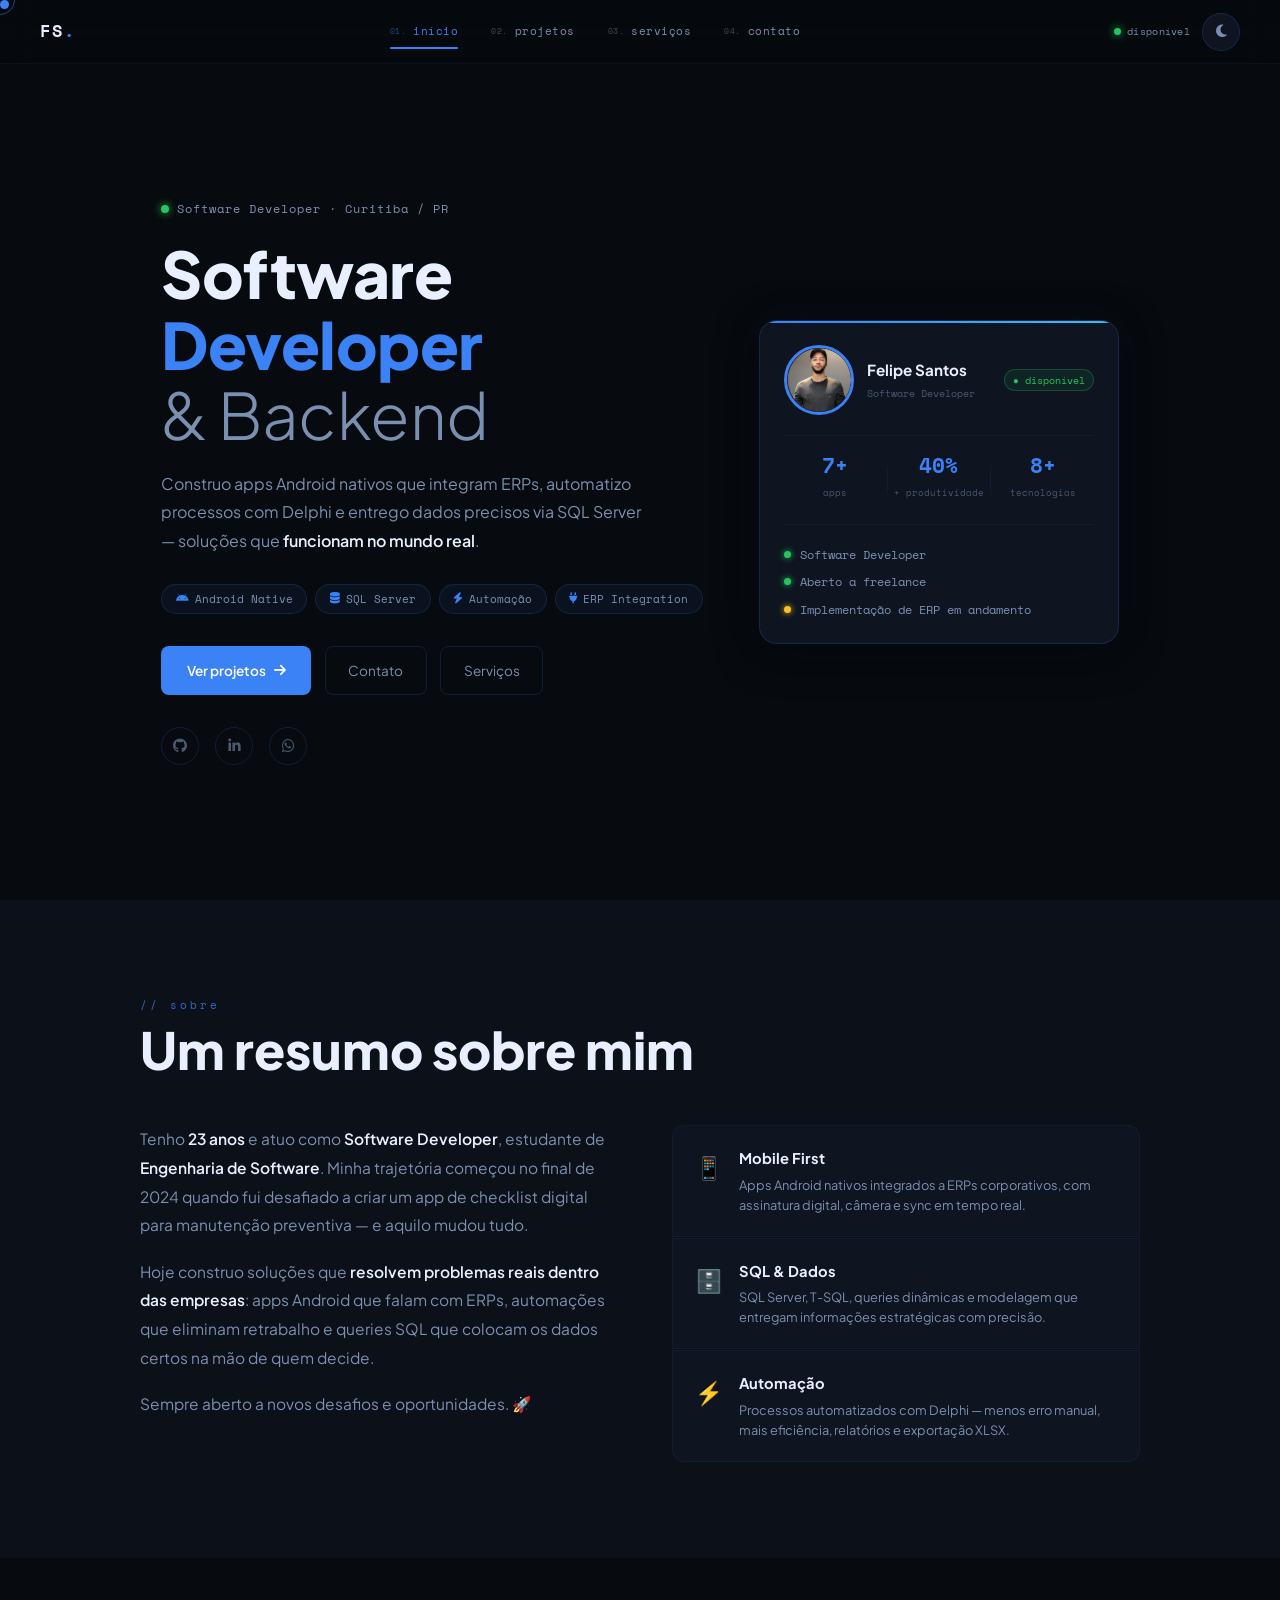
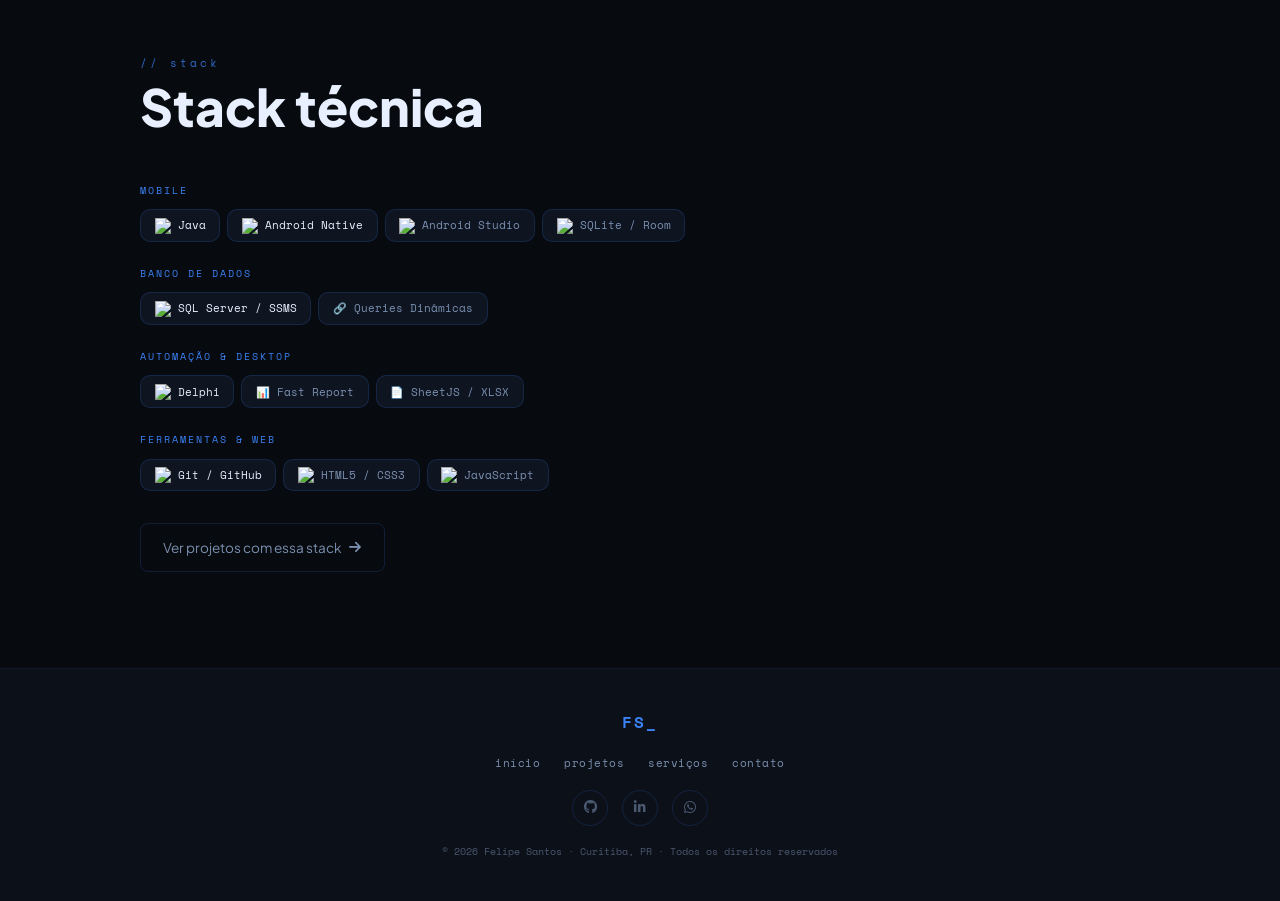
==== commit f57ac5ae: "Add services on home" ====
--- a/index.html
+++ b/index.html
@@ -85,6 +85,7 @@
             <div class="home-actions">
               <a href="projetos.html" class="btn-primary">Ver projetos <i class="fas fa-arrow-right"></i></a>
               <a href="contato.html" class="btn-ghost">Contato</a>
+              <a href="servicos.html" class="btn-ghost">Serviços</a>
             </div>
             <div class="home-socials">
               <a href="https://github.com/felipe-santos-tech" target="_blank" title="GitHub"><i class="fab fa-github"></i></a>
--- a/css/styles.css
+++ b/css/styles.css
@@ -481,11 +481,11 @@
   .nav-menu, .nav-status { display: none; }
   .hamburger { display: flex; }
 
-  .home-layout { grid-template-columns: 1fr; gap: 2.5rem; }
+  .home-layout { grid-template-columns: 1fr; gap: 2rem; }
   .home-right { display: flex; justify-content: center; }
-  .profile-card { max-width: 380px; width: 100%; }
-
-  .sobre-layout { grid-template-columns: 1fr; gap: 2.5rem; }
+  .profile-card { max-width: 400px; width: 100%; }
+
+  .sobre-layout { grid-template-columns: 1fr; gap: 2rem; }
   .stack-layout { grid-template-columns: 1fr; }
 
   .projetos-layout { grid-template-columns: 1fr 1fr; }
@@ -502,15 +502,120 @@
   .submit-btn { justify-content: center; }
 }
 
+/* ── MOBILE FINO ── */
 @media (max-width: 560px) {
-  .container { padding: 0 1.25rem; }
-  .section { padding: 5rem 0; }
-
-  .projetos-layout { grid-template-columns: 1fr; }
-  .proj-featured { grid-column: 1; }
+  :root { --nav-h: 56px; }
+  .container { padding: 0 1.1rem; }
+  .section { padding: 3.5rem 0; }
+  .section-header { margin-bottom: 2rem; }
+
+  /* Home */
+  .home-layout { gap: 1.75rem; }
+  .home-title { font-size: 2.2rem; letter-spacing: -0.5px; }
+  .home-desc { font-size: 0.93rem; margin-bottom: 1.25rem; }
+  .home-chips { gap: 0.4rem; margin-bottom: 1.5rem; }
+  .chip { font-size: 0.62rem; padding: 0.25rem 0.7rem; }
+  .home-actions { gap: 0.6rem; margin-bottom: 1.5rem; }
+  .btn-primary, .btn-ghost { font-size: 0.82rem; padding: 0.65rem 1.2rem; }
+  .home-socials { gap: 0.6rem; }
+  .home-socials a { width: 34px; height: 34px; font-size: 0.82rem; }
+
+  /* Profile card — mais compacto */
+  .profile-card { max-width: 100%; padding: 1.1rem; }
+  .pc-avatar { width: 54px; height: 54px; }
+  .pc-name { font-size: 0.88rem; }
+  .pc-sub  { font-size: 0.58rem; }
+  .ps-num  { font-size: 1.1rem; }
+  .ps-label { font-size: 0.52rem; }
+  .pc-status-item { font-size: 0.65rem; }
+
+  /* Sobre */
+  .sobre-text p { font-size: 0.92rem; }
+  .about-card { padding: 1rem 1.1rem; gap: 0.75rem; }
+  .ac-icon { font-size: 1.2rem; }
+  .about-card h3 { font-size: 0.87rem; }
+  .about-card p  { font-size: 0.77rem; }
+
+  /* Stack badges */
+  .sb-tag { font-size: 0.64rem; padding: 0.3rem 0.7rem; }
+
+  /* Projetos */
+  .projetos-layout { grid-template-columns: 1fr; gap: 0.85rem; }
+  .proj-featured { grid-column: 1; padding: 1.4rem; }
+  .pf-title { font-size: 1.05rem; }
+  .pf-desc  { font-size: 0.8rem; }
+  .proj-card { padding: 1.2rem; }
+  .proj-card h3 { font-size: 0.9rem; }
+  .proj-card p  { font-size: 0.78rem; }
   .proj-card.xp { grid-column: 1; }
-
-  .srv-what-grid { grid-template-columns: 1fr; }
+  .xp-list li { font-size: 0.77rem; }
+
+  /* Stack completa */
+  .sg-header { margin-bottom: 0.85rem; padding-bottom: 0.7rem; }
+  .sg-item { padding: 0.45rem 0.5rem; }
+  .si-name { font-size: 0.78rem; }
+  .si-desc { font-size: 0.58rem; }
+
+  /* Serviços */
+  .srv-what-grid { grid-template-columns: 1fr; gap: 0.85rem; }
+  .srv-card { padding: 1.25rem; }
+  .srv-icon { font-size: 1.5rem; margin-bottom: 0.6rem; }
+  .srv-card h3 { font-size: 0.9rem; }
+  .srv-card p  { font-size: 0.79rem; }
+  .how-step { padding: 1.4rem 1.2rem; }
+  .how-num  { font-size: 2rem; }
+  .how-content h4 { font-size: 0.93rem; }
+  .how-content p  { font-size: 0.79rem; }
+  .srv-cta { padding: 1.4rem 1.2rem; }
+  .srv-cta-text { font-size: 0.72rem; }
+
+  /* Contato — ícones todos em linha */
   .contact-layout { max-width: 100%; }
-  .uc-top { flex-wrap: wrap; }
-}
+  .uc-top {
+    flex-wrap: nowrap;
+    padding: 1.2rem 1.25rem 1rem;
+    gap: 0.7rem;
+    align-items: center;
+  }
+  .cp-avatar { width: 44px; height: 44px; flex-shrink: 0; }
+  .cp-name { font-size: 0.88rem; }
+  .cp-role { font-size: 0.58rem; }
+  .pc-badge { font-size: 0.55rem; padding: 2px 7px; white-space: nowrap; }
+
+  /* Links sociais em linha — 3 ícones lado a lado */
+  .uc-links {
+    display: flex;
+    flex-direction: row;
+    border-bottom: 1px solid var(--bdr);
+  }
+  .uc-link {
+    flex: 1;
+    flex-direction: row;
+    justify-content: center;
+    gap: 0.5rem;
+    padding: 0.85rem 0.5rem;
+    border-right: 1px solid var(--bdr);
+    border-bottom: none;
+  }
+  .uc-link:last-child { border-right: none; }
+  .uc-link-icon { font-size: 1rem; }
+  .uc-link-label { font-size: 0.6rem; }
+
+  /* Formulário */
+  .uc-body { padding: 1.25rem; }
+  .form-group input,
+  .form-group select,
+  .form-group textarea { font-size: 0.85rem; padding: 0.75rem 0.9rem; }
+  .form-group label { font-size: 0.6rem; }
+  .uc-footer { padding: 1rem 1.25rem; gap: 0.85rem; }
+  .submit-btn { font-size: 0.84rem; padding: 0.7rem 1.2rem; }
+
+  /* Footer */
+  .footer-inner { padding: 2rem 1.25rem; gap: 0.85rem; }
+  .footer-links { gap: 0.75rem; }
+  .footer-links a { font-size: 0.65rem; }
+  .footer-copy { font-size: 0.58rem; }
+
+  /* Back to top */
+  .top-btn { bottom: 1.25rem; right: 1.25rem; width: 38px; height: 38px; }
+}
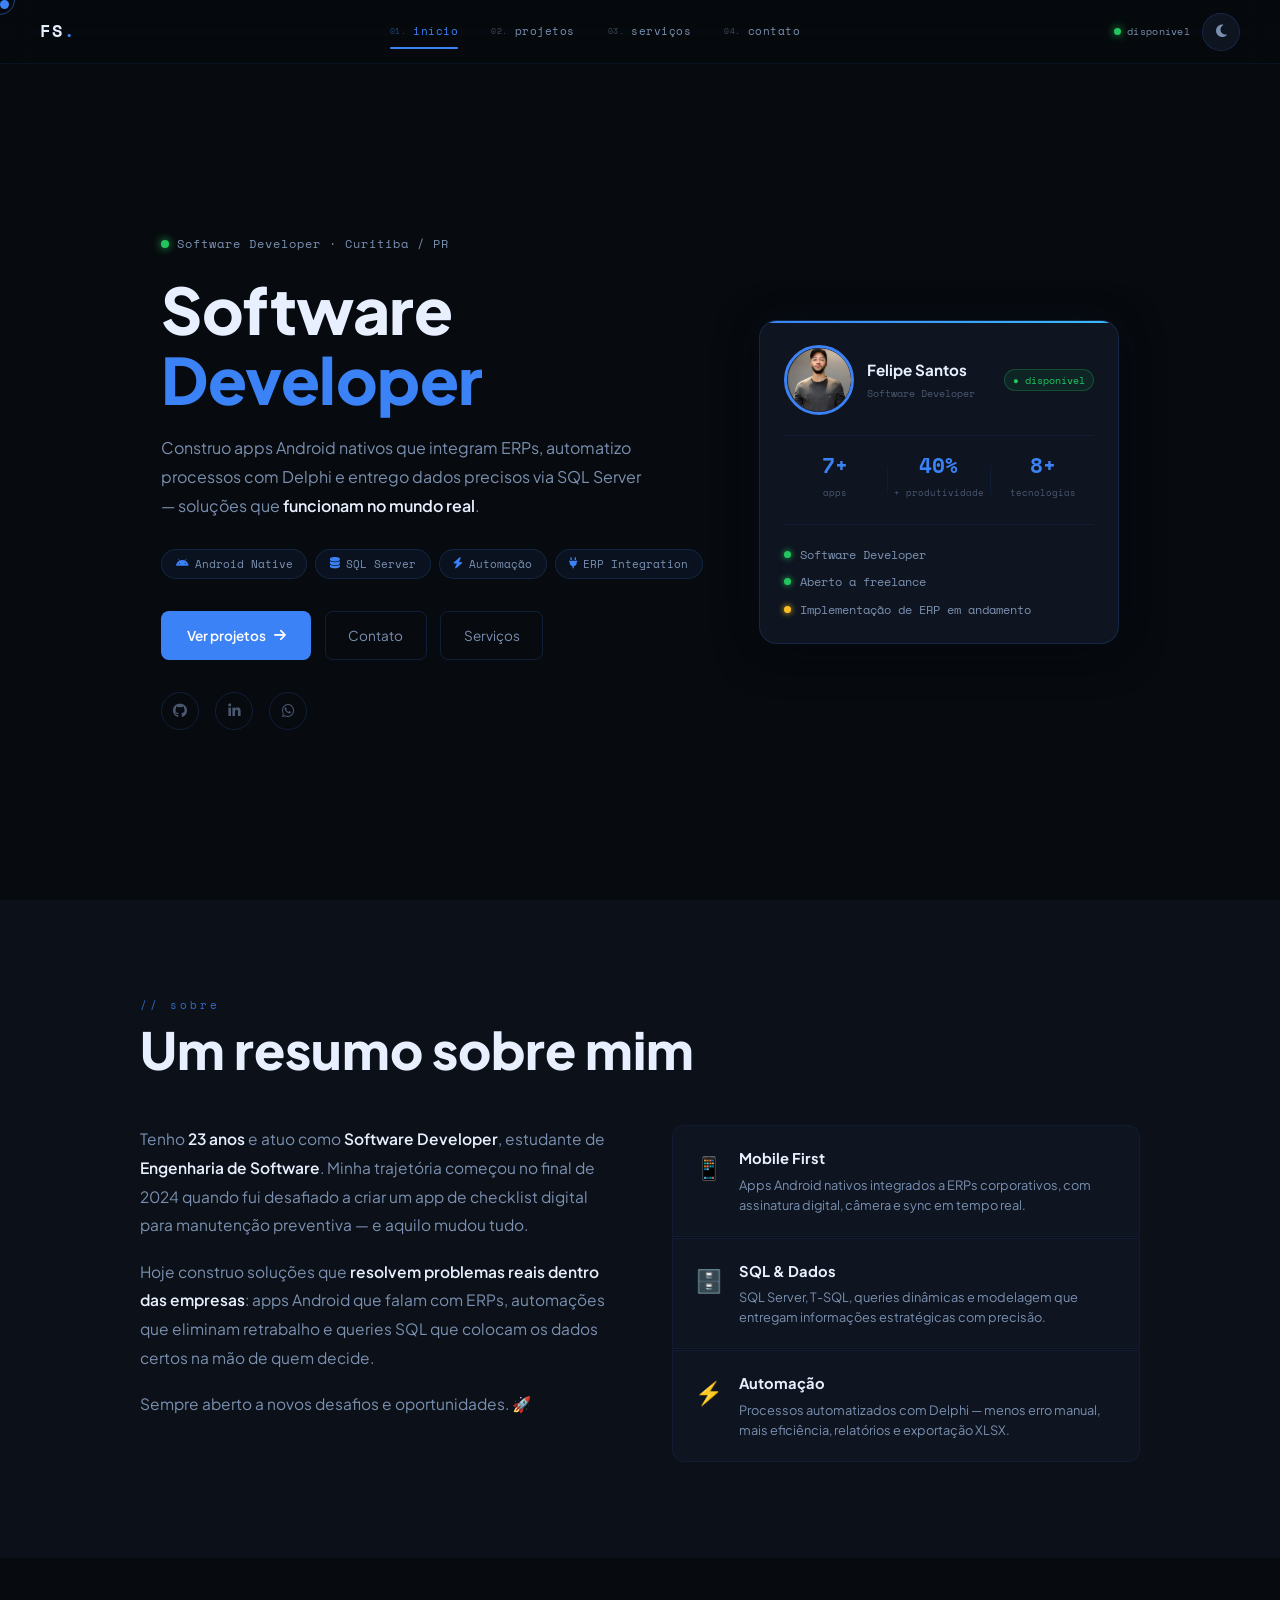
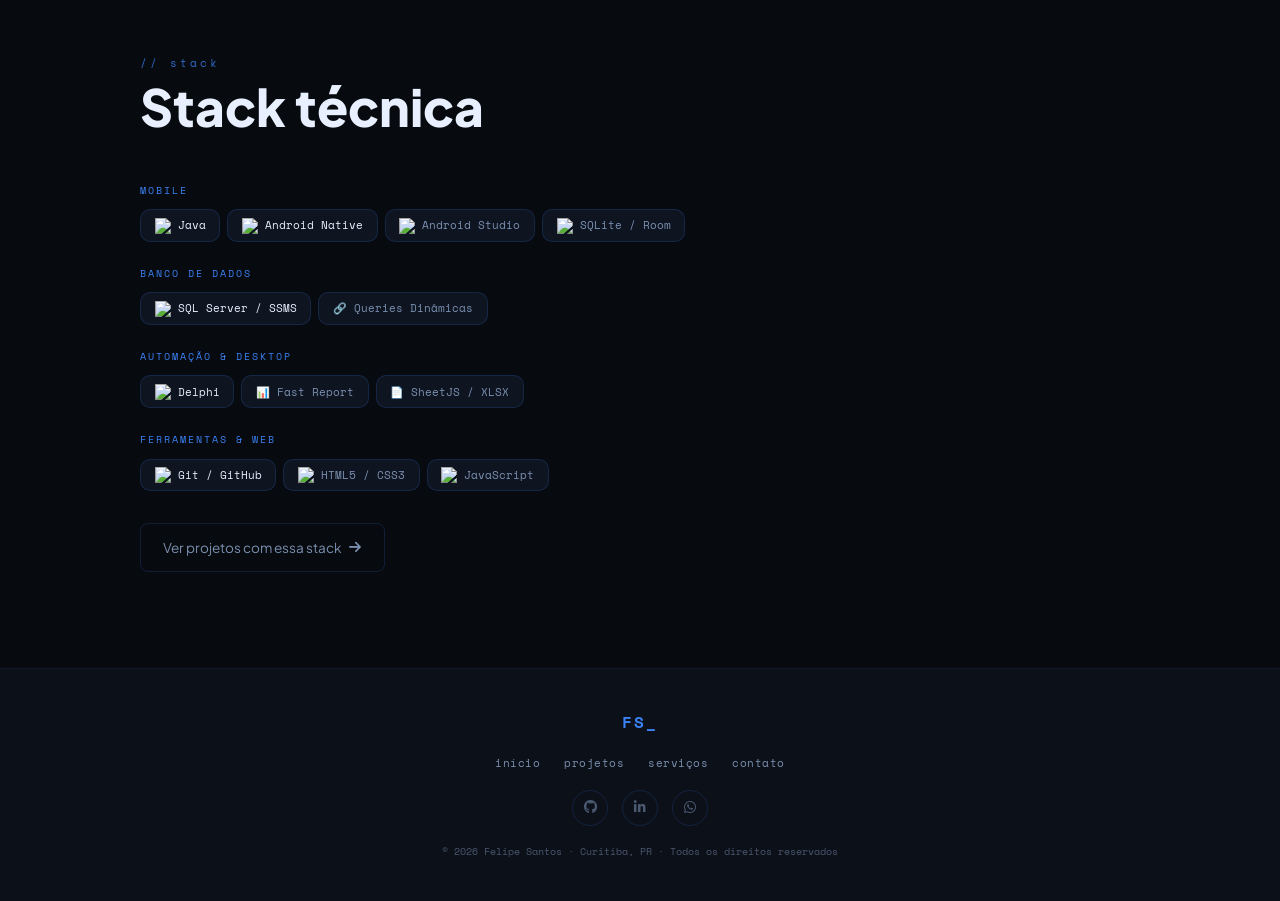
==== commit eea67e38: "remove: Backend frase" ====
--- a/index.html
+++ b/index.html
@@ -69,7 +69,7 @@
             <h1 class="home-title head">
               Software<br>
               <span class="title-accent">Developer</span><br>
-              <span class="title-thin">&amp; Backend</span>
+<!--              <span class="title-thin">&amp; Backend</span>  -->
             </h1>
             <p class="home-desc">
               Construo apps Android nativos que integram ERPs, automatizo
